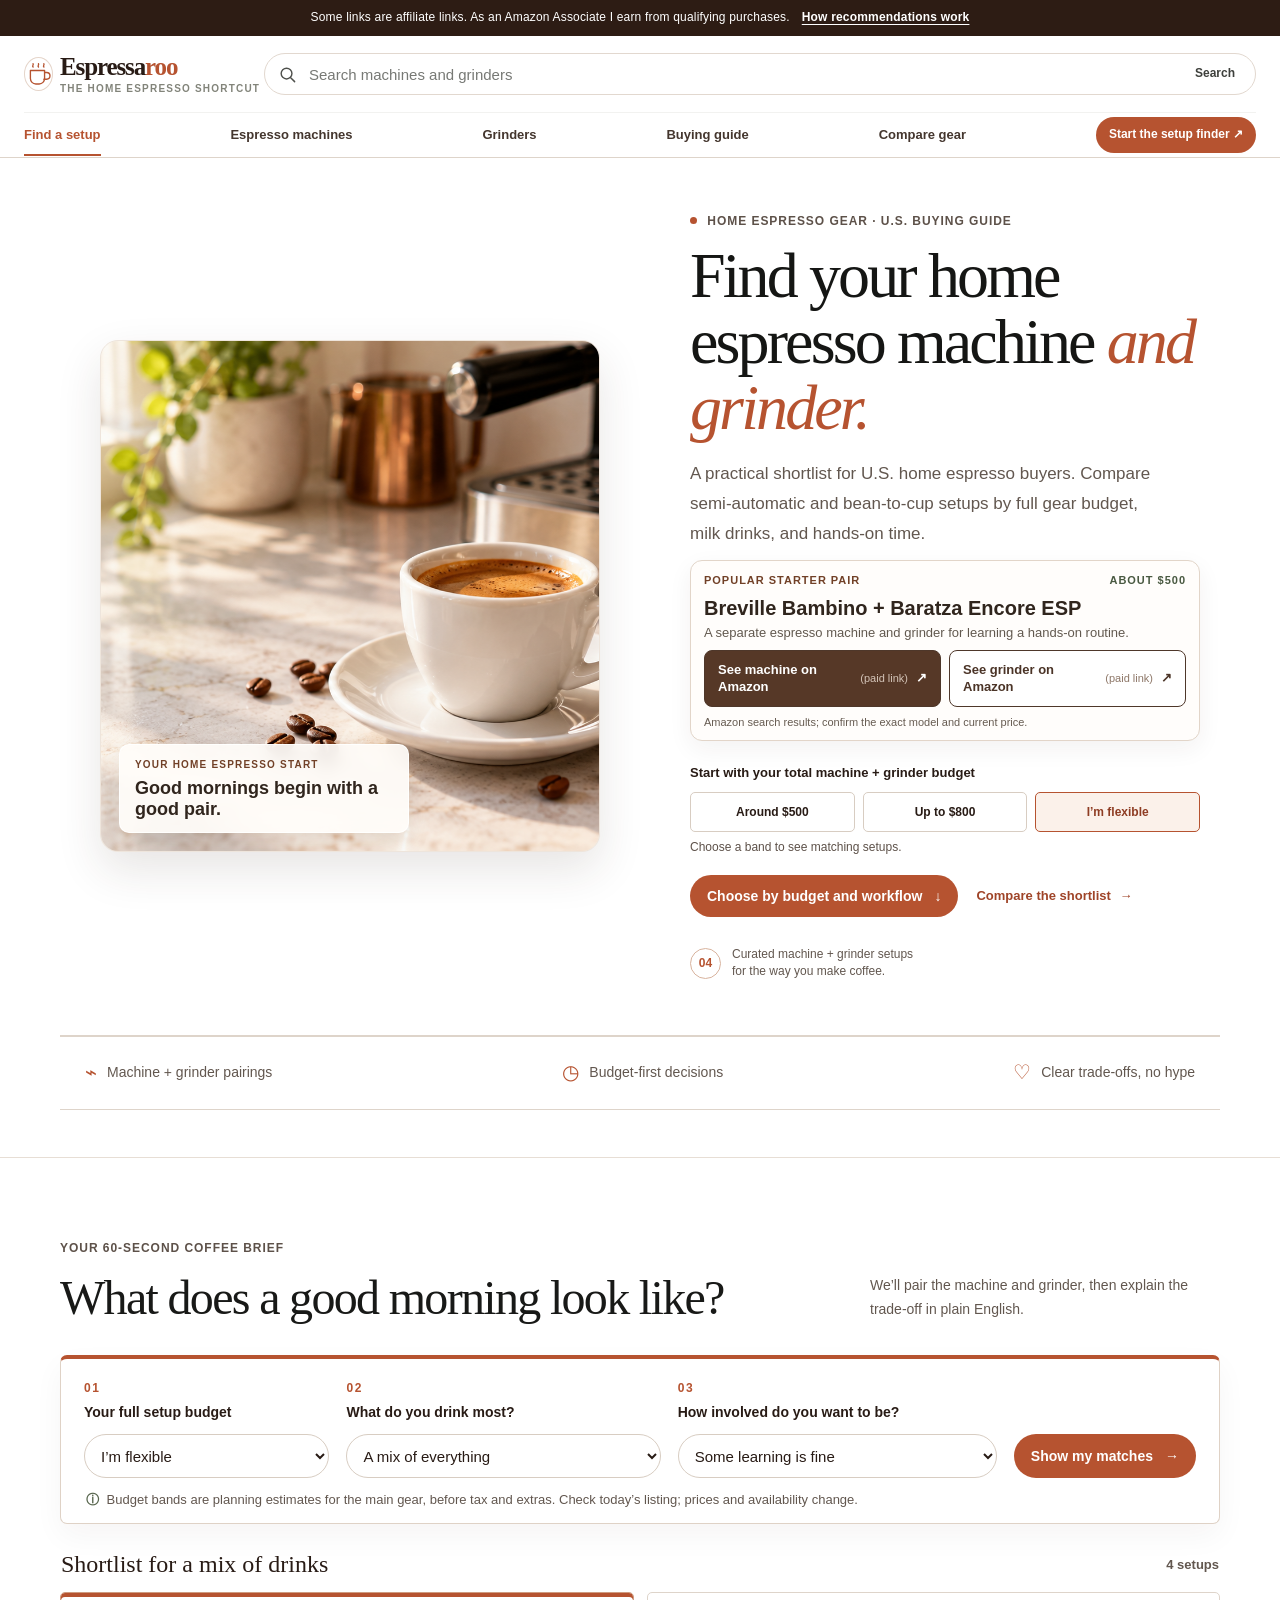
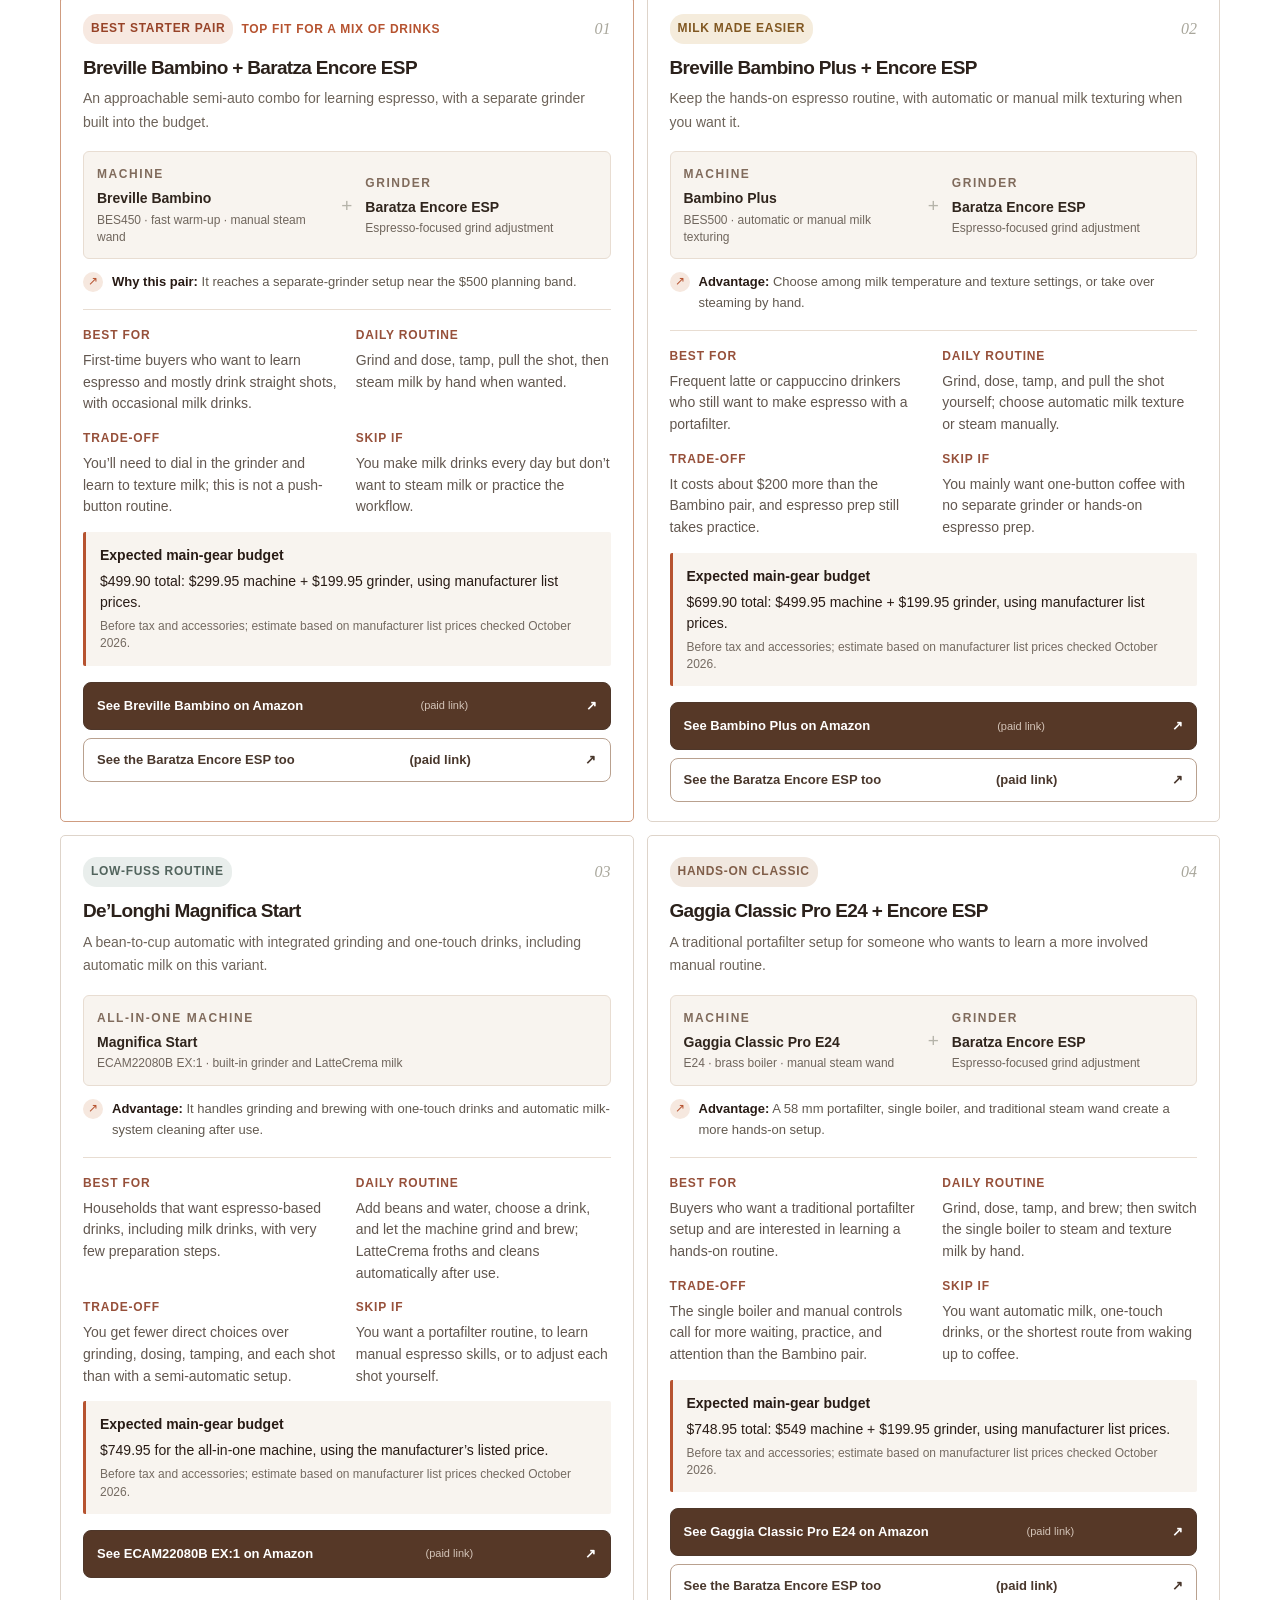
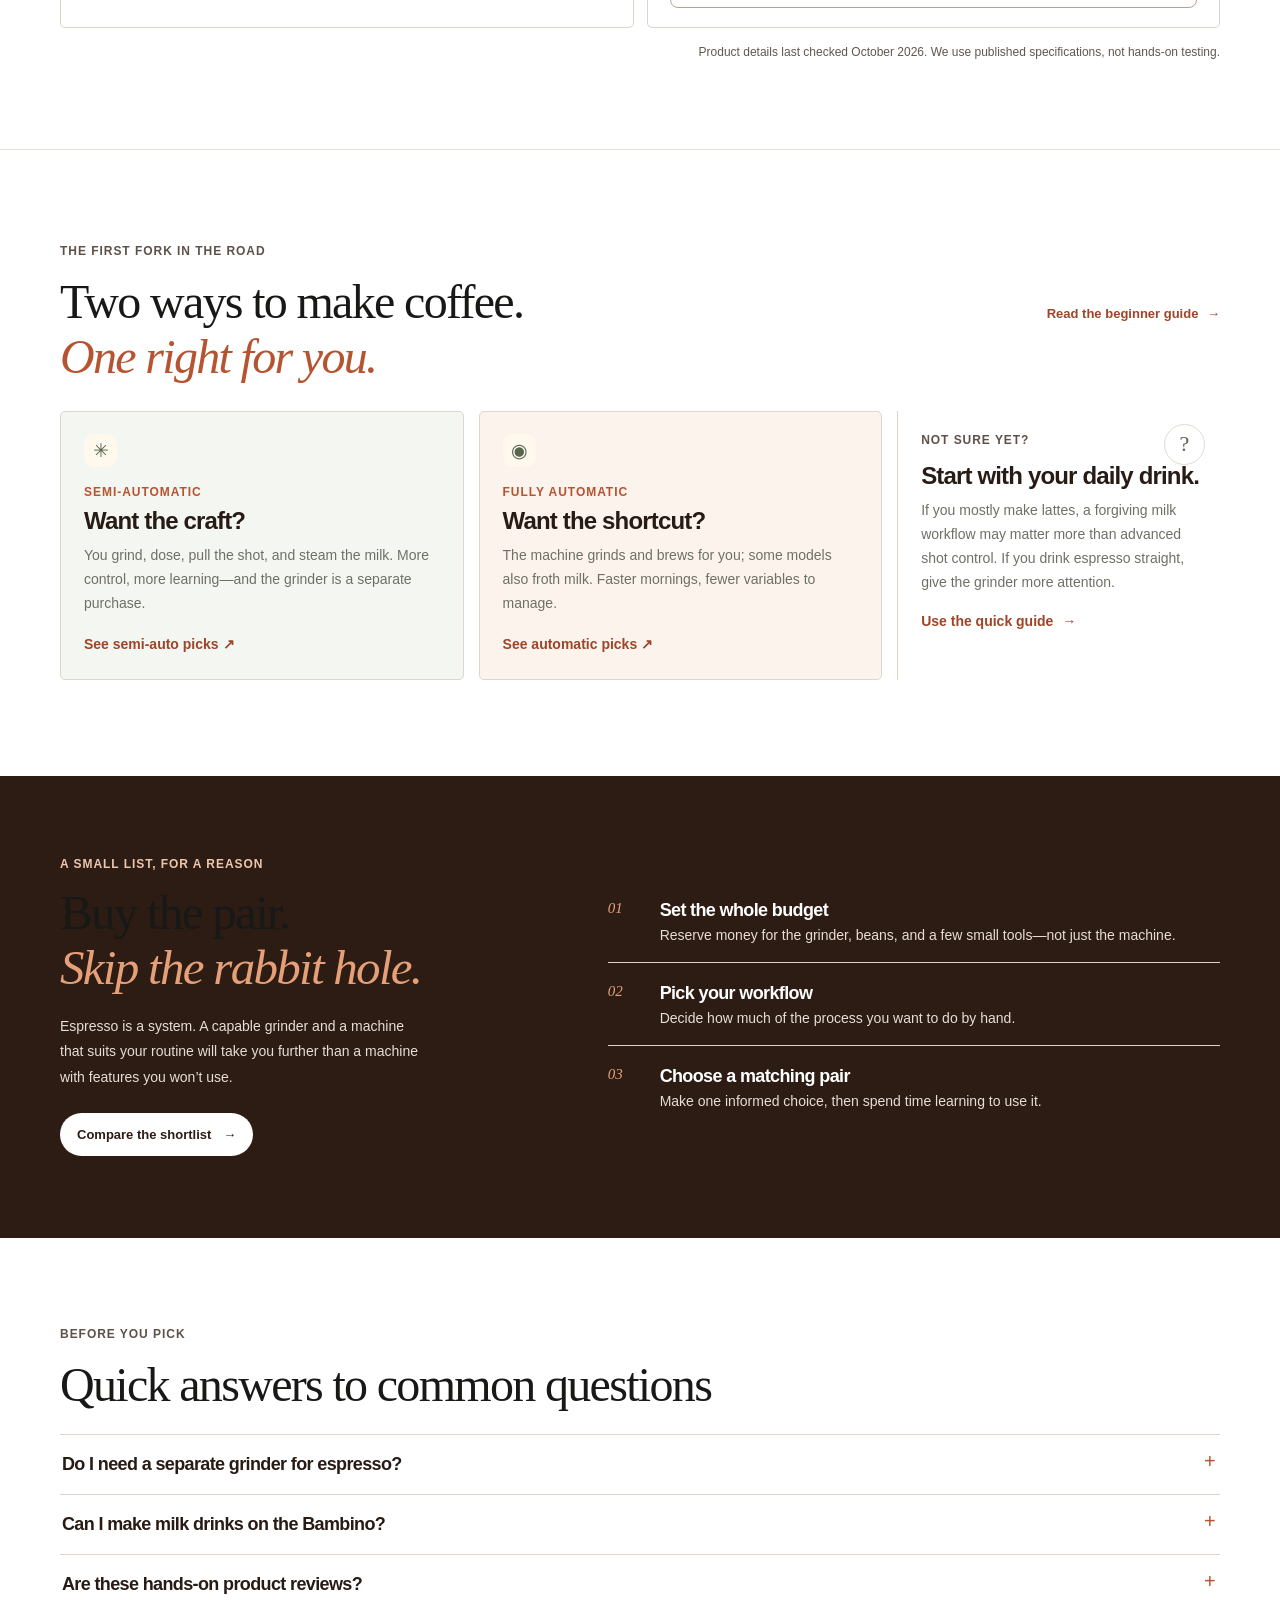
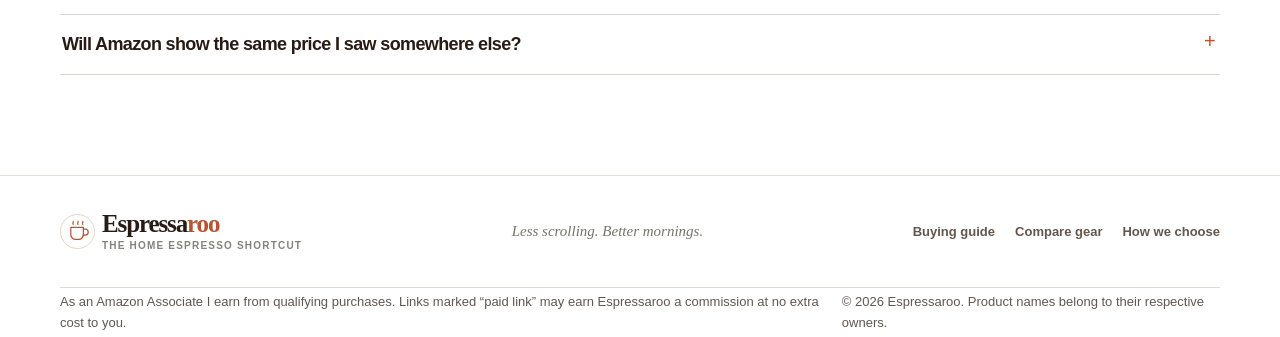
==== index.html @ 3d6bb46f "Bring affiliate picks above the fold" ====
<!doctype html>
<html lang="en-US">
<head>
  <meta charset="utf-8">
  <meta name="viewport" content="width=device-width, initial-scale=1">
  <title>Espressaroo — Find your home espresso setup</title>
  <meta name="description" content="Choose a home espresso machine and grinder by budget, milk drinks, and how hands-on you want to be. Straightforward recommendations, no gear rabbit hole.">
  <meta name="theme-color" content="#ffffff">
  <link rel="canonical" href="https://espressaroo.com/">
  <meta property="og:type" content="website">
  <meta property="og:site_name" content="Espressaroo">
  <meta property="og:title" content="Find your home espresso setup — Espressaroo">
  <meta property="og:description" content="A short, practical route to the right espresso machine and grinder for your budget and routine.">
  <meta property="og:url" content="https://espressaroo.com/">
  <meta property="og:image" content="https://espressaroo.com/assets/espresso-hero-morning.png"><meta property="og:image:alt" content="Espresso with crema and coffee beans beside a home espresso machine."><meta name="twitter:card" content="summary_large_image"><meta name="twitter:image" content="https://espressaroo.com/assets/espresso-hero-morning.png">
  <link rel="icon" href="favicon.svg" type="image/svg+xml">
  <link rel="stylesheet" href="styles.css">
  <script type="application/ld+json">
  {"@context":"https://schema.org","@type":"WebSite","name":"Espressaroo","alternateName":"Espressaroo.com","url":"https://espressaroo.com/","description":"Independent home espresso machine and grinder recommendations."}
  </script>
  <script src="app.js" defer></script>
</head>
<body>
  <a class="skip-link" href="#main">Skip to content</a>
  <div class="disclosure-bar" role="note">
    <span>Some links are affiliate links. As an Amazon Associate I earn from qualifying purchases.</span>
    <a href="guides.html#how-we-choose">How recommendations work</a>
  </div>
  <header class="site-header">
    <div class="header-main">
      <a class="brand" href="index.html" aria-label="Espressaroo home">
        <span class="brand-mark" aria-hidden="true"><svg viewBox="0 0 40 40"><path d="M8 14h21v12a8 8 0 0 1-8 8h-5a8 8 0 0 1-8-8V14Z"/><path d="M29 17h3a5 5 0 0 1 0 10h-4M12 9c-2-2 1-3 0-5m8 5c-2-2 1-3 0-5m8 5c-2-2 1-3 0-5"/></svg></span>
        <span>Espressa<span class="brand-accent">roo</span><small>THE HOME ESPRESSO SHORTCUT</small></span>
      </a>
      <form class="site-search" action="index.html#finder" method="get" role="search">
        <label class="sr-only" for="site-search-input">Search espresso machines and grinders</label>
        <svg aria-hidden="true" viewBox="0 0 24 24"><circle cx="10.8" cy="10.8" r="6.8"/><path d="m16 16 5 5"/></svg>
        <input id="site-search-input" name="q" type="search" placeholder="Search machines and grinders">
        <button type="submit">Search</button>
      </form>
    </div>
    <div class="header-nav-row">
      <button class="menu-toggle" aria-expanded="false" aria-controls="primary-nav" aria-label="Open site menu" type="button">Menu</button>
      <nav class="primary-nav" id="primary-nav" aria-label="Main navigation">
        <a class="active" href="#finder">Find a setup</a>
        <a href="compare.html#machines">Espresso machines</a>
        <a href="compare.html#grinders">Grinders</a>
        <a href="guides.html">Buying guide</a>
        <a href="compare.html">Compare gear</a>
        <a class="nav-cta" href="#finder">Start the setup finder <span aria-hidden="true">↗</span></a>
      </nav>
    </div>
  </header>

  <main id="main">
    <section class="hero page-shell">
      <div class="hero-copy">
        <p class="eyebrow"><span class="eyebrow-dot"></span> Home espresso gear · U.S. buying guide</p>
        <h1>Find your home espresso machine <em>and grinder.</em></h1>
        <p class="hero-lede">A practical shortlist for U.S. home espresso buyers. Compare semi-automatic and bean-to-cup setups by full gear budget, milk drinks, and hands-on time.</p>
        <div class="hero-starter-pick" role="group" aria-label="Popular starter setup with affiliate links">
          <div class="hero-starter-heading"><span>POPULAR STARTER PAIR</span><span>ABOUT $500</span></div>
          <strong>Breville Bambino + Baratza Encore ESP</strong>
          <p>A separate espresso machine and grinder for learning a hands-on routine.</p>
          <div class="hero-starter-links">
            <a class="button button-card affiliate-link hero-affiliate-link" href="https://www.amazon.com/s?k=Breville+Bambino+BES450+espresso+machine&amp;tag=cofmac93-20" target="_blank" rel="sponsored nofollow noopener">See machine on Amazon <span>(paid link)</span> ↗</a>
            <a class="button button-card affiliate-link hero-affiliate-link hero-grinder-link" href="https://www.amazon.com/s?k=Baratza+Encore+ESP+espresso+grinder&amp;tag=cofmac93-20" target="_blank" rel="sponsored nofollow noopener">See grinder on Amazon <span>(paid link)</span> ↗</a>
          </div>
          <small>Amazon search results; confirm the exact model and current price.</small>
        </div>
        <div class="hero-budget-start" role="group" aria-labelledby="hero-budget-heading">
          <p id="hero-budget-heading">Start with your total machine + grinder budget</p>
          <div class="hero-budget-options">
            <button type="button" data-quick-budget="500" aria-pressed="false">Around $500</button>
            <button type="button" data-quick-budget="800" aria-pressed="false">Up to $800</button>
            <button type="button" data-quick-budget="any" aria-pressed="true">I’m flexible</button>
          </div>
          <small>Choose a band to see matching setups.</small>
        </div>
        <div class="hero-actions">
          <a class="button button-primary" href="#finder">Choose by budget and workflow <span aria-hidden="true">↓</span></a>
          <a class="text-link" href="compare.html">Compare the shortlist <span aria-hidden="true">→</span></a>
        </div>
        <div class="hero-proof"><span class="proof-count">04</span><span>Curated machine + grinder setups<br>for the way you make coffee.</span></div>
      </div>
      <figure class="hero-art hero-photo">
        <img src="assets/espresso-hero-morning.png" width="1774" height="887" alt="A fresh espresso with crema and roasted coffee beans beside a home espresso machine." fetchpriority="high" decoding="async">
        <figcaption class="hero-photo-caption"><span>YOUR HOME ESPRESSO START</span><strong>Good mornings begin with a good pair.</strong></figcaption>
      </figure>
    </section>

    <section class="trust-strip page-shell" aria-label="What Espressaroo does">
      <div><span class="trust-icon">⌁</span><span>Machine + grinder pairings</span></div>
      <div><span class="trust-icon">◷</span><span>Budget-first decisions</span></div>
      <div><span class="trust-icon">♡</span><span>Clear trade-offs, no hype</span></div>
    </section>

    <section class="finder-section" id="finder">
      <div class="page-shell">
        <div class="section-heading finder-heading">
          <div><p class="eyebrow">Your 60-second coffee brief</p><h2>What does a good morning look like?</h2></div>
          <p>We’ll pair the machine and grinder, then explain the trade-off in plain English.</p>
        </div>
        <form class="finder-panel" id="setup-finder">
          <div class="finder-controls">
            <label class="field"><span class="field-number">01</span><span class="field-label">Your full setup budget</span>
              <select name="budget" id="budget"><option value="500">Around $500</option><option value="800">Up to $800</option><option value="any" selected>I’m flexible</option></select>
            </label>
            <label class="field"><span class="field-number">02</span><span class="field-label">What do you drink most?</span>
              <select name="drink" id="drink"><option value="milk">Milk drinks — cappuccino, latte</option><option value="espresso">Straight espresso</option><option value="both" selected>A mix of everything</option></select>
            </label>
            <label class="field"><span class="field-number">03</span><span class="field-label">How involved do you want to be?</span>
              <select name="workflow" id="workflow"><option value="any" selected>Some learning is fine</option><option value="hands-on">I want to learn the craft</option><option value="easy-milk">Easier milk, real espresso workflow</option><option value="push-button">One button, please</option></select>
            </label>
            <button class="button button-primary finder-submit" type="submit">Show my matches <span aria-hidden="true">→</span></button>
          </div>
          <p class="budget-note"><span aria-hidden="true">ⓘ</span> Budget bands are planning estimates for the main gear, before tax and extras. Check today’s listing; prices and availability change.</p>
        </form>
        <div class="results-topline"><p id="results-summary" aria-live="polite">A practical shortlist for your answers</p><span class="results-count" id="results-count">4 setups</span></div>
        <div class="results-grid" id="results-grid" aria-live="polite">
          <article class="setup-card featured-card"><div class="card-topline"><span class="pill pill-green">BEST STARTER PAIR</span><span class="card-index">01</span></div><h3>Breville Bambino + Baratza Encore ESP</h3><p class="card-intro">An approachable semi-auto combo for learning espresso, with a separate grinder built into the budget.</p><div class="pairing"><div><span class="pair-label">MACHINE</span><strong>Breville Bambino</strong><small>BES450 · fast warm-up · manual steam wand</small></div><span class="pair-plus">+</span><div><span class="pair-label">GRINDER</span><strong>Baratza Encore ESP</strong><small>Espresso-focused grind adjustment</small></div></div><div class="card-verdict"><span class="verdict-icon">↗</span><p><b>Why this pair:</b> it reaches a separate-grinder setup near the $500 planning band.</p></div><dl class="recommendation-facts"><div><dt>Best for</dt><dd>First-time buyers who want to learn espresso and mostly drink straight shots, with occasional milk drinks.</dd></div><div><dt>Daily routine</dt><dd>Grind and dose, tamp, pull the shot, then steam milk by hand when wanted.</dd></div><div><dt>Trade-off</dt><dd>You’ll need to dial in the grinder and learn to texture milk; this is not a push-button routine.</dd></div><div><dt>Skip if</dt><dd>You make milk drinks every day but don’t want to steam milk or practice the workflow.</dd></div></dl><p class="gear-budget"><b>Expected main-gear budget</b><span>$499.90 total: $299.95 machine + $199.95 grinder, using manufacturer list prices.</span><small>Before tax and accessories; estimate based on manufacturer list prices checked October 2026.</small></p><a class="button button-card affiliate-link" href="https://www.amazon.com/s?k=Breville+Bambino+BES450+espresso+machine&amp;tag=cofmac93-20" target="_blank" rel="sponsored nofollow noopener">See Bambino on Amazon <span>(paid link)</span> ↗</a><a class="secondary-card-link affiliate-link" href="https://www.amazon.com/s?k=Baratza+Encore+ESP+espresso+grinder&amp;tag=cofmac93-20" target="_blank" rel="sponsored nofollow noopener">See the Encore ESP too <span>(paid link)</span> ↗</a></article>
          <article class="setup-card"><div class="card-topline"><span class="pill pill-amber">MILK MADE EASIER</span><span class="card-index">02</span></div><h3>Breville Bambino Plus + Encore ESP</h3><p class="card-intro">Keep the hands-on espresso routine, with automatic or manual milk texturing when you want it.</p><div class="pairing"><div><span class="pair-label">MACHINE</span><strong>Bambino Plus</strong><small>BES500 · automatic or manual milk texturing</small></div><span class="pair-plus">+</span><div><span class="pair-label">GRINDER</span><strong>Encore ESP</strong><small>Espresso-focused grind adjustment</small></div></div><div class="card-verdict"><span class="verdict-icon">↗</span><p><b>Advantage:</b> choose among milk temperature and texture settings, or take over steaming by hand.</p></div><dl class="recommendation-facts"><div><dt>Best for</dt><dd>Frequent latte or cappuccino drinkers who still want to make espresso with a portafilter.</dd></div><div><dt>Daily routine</dt><dd>Grind, dose, tamp, and pull the shot yourself; choose automatic milk texture or steam manually.</dd></div><div><dt>Trade-off</dt><dd>It costs about $200 more than the Bambino pair, and espresso prep still takes practice.</dd></div><div><dt>Skip if</dt><dd>You mainly want one-button coffee with no separate grinder or hands-on espresso prep.</dd></div></dl><p class="gear-budget"><b>Expected main-gear budget</b><span>$699.90 total: $499.95 machine + $199.95 grinder, using manufacturer list prices.</span><small>Before tax and accessories; estimate based on manufacturer list prices checked October 2026.</small></p><a class="button button-card affiliate-link" href="https://www.amazon.com/s?k=Breville+Bambino+Plus+BES500+espresso+machine&amp;tag=cofmac93-20" target="_blank" rel="sponsored nofollow noopener">See Bambino Plus on Amazon <span>(paid link)</span> ↗</a><a class="secondary-card-link affiliate-link" href="https://www.amazon.com/s?k=Baratza+Encore+ESP+espresso+grinder&amp;tag=cofmac93-20" target="_blank" rel="sponsored nofollow noopener">See the Encore ESP too <span>(paid link)</span> ↗</a></article>
          <article class="setup-card"><div class="card-topline"><span class="pill pill-blue">LOW-FUSS ROUTINE</span><span class="card-index">03</span></div><h3>De’Longhi Magnifica Start</h3><p class="card-intro">A bean-to-cup automatic with integrated grinding and one-touch drinks, including automatic milk on this variant.</p><div class="pairing single-pair"><div><span class="pair-label">ALL-IN-ONE MACHINE</span><strong>Magnifica Start</strong><small>ECAM22080B EX:1 · built-in grinder and LatteCrema milk</small></div></div><div class="card-verdict"><span class="verdict-icon">↗</span><p><b>Advantage:</b> the machine handles grinding, brewing, milk frothing, and automatic cleaning of the milk system after use.</p></div><dl class="recommendation-facts"><div><dt>Best for</dt><dd>Households that want espresso-based drinks, including milk drinks, with very few preparation steps.</dd></div><div><dt>Daily routine</dt><dd>Add beans and water, choose a drink, and let the machine grind and brew; LatteCrema froths and cleans automatically after use.</dd></div><div><dt>Trade-off</dt><dd>You get fewer direct choices over grinding, dosing, tamping, and each shot than with a semi-automatic setup.</dd></div><div><dt>Skip if</dt><dd>You want a portafilter routine, to learn manual espresso skills, or to adjust each shot yourself.</dd></div></dl><p class="gear-budget"><b>Expected main-gear budget</b><span>$749.95 for the all-in-one machine, using the manufacturer’s listed price.</span><small>Before tax and accessories; estimate based on manufacturer list prices checked October 2026.</small></p><a class="button button-card affiliate-link" href="https://www.amazon.com/s?k=De%27Longhi+Magnifica+Start+ECAM22080B+EX1+LatteCrema&amp;tag=cofmac93-20" target="_blank" rel="sponsored nofollow noopener">See ECAM22080B EX:1 on Amazon <span>(paid link)</span> ↗</a></article>
          <article class="setup-card"><div class="card-topline"><span class="pill pill-rose">HANDS-ON CLASSIC</span><span class="card-index">04</span></div><h3>Gaggia Classic Pro E24 + Encore ESP</h3><p class="card-intro">A traditional portafilter setup for someone who wants to learn a more involved manual routine.</p><div class="pairing"><div><span class="pair-label">MACHINE</span><strong>Gaggia Classic Pro E24</strong><small>Lead-free brass boiler · manual steam wand</small></div><span class="pair-plus">+</span><div><span class="pair-label">GRINDER</span><strong>Baratza Encore ESP</strong><small>Espresso-focused grind adjustment</small></div></div><div class="card-verdict"><span class="verdict-icon">↗</span><p><b>Advantage:</b> a 58 mm portafilter, single boiler, and traditional steam wand create a more hands-on setup.</p></div><dl class="recommendation-facts"><div><dt>Best for</dt><dd>Buyers who want a traditional portafilter setup and are interested in learning a hands-on routine.</dd></div><div><dt>Daily routine</dt><dd>Grind, dose, tamp, and brew; then switch the single boiler to steam and texture milk by hand.</dd></div><div><dt>Trade-off</dt><dd>The single boiler and manual controls call for more waiting, practice, and attention than the Bambino pair.</dd></div><div><dt>Skip if</dt><dd>You want automatic milk, one-touch drinks, or the shortest route from waking up to coffee.</dd></div></dl><p class="gear-budget"><b>Expected main-gear budget</b><span>$748.95 total: $549 machine + $199.95 grinder, using manufacturer list prices.</span><small>Before tax and accessories; estimate based on manufacturer list prices checked October 2026.</small></p><a class="button button-card affiliate-link" href="https://www.amazon.com/s?k=Gaggia+Classic+Pro+E24+espresso+machine&amp;tag=cofmac93-20" target="_blank" rel="sponsored nofollow noopener">See Gaggia E24 on Amazon <span>(paid link)</span> ↗</a><a class="secondary-card-link affiliate-link" href="https://www.amazon.com/s?k=Baratza+Encore+ESP+espresso+grinder&amp;tag=cofmac93-20" target="_blank" rel="sponsored nofollow noopener">See the Encore ESP too <span>(paid link)</span> ↗</a></article>
        </div>
        <noscript><p class="no-script-note">The interactive matching form needs JavaScript. The starter recommendations above and our <a href="compare.html">gear comparison</a> are available without it.</p></noscript>
        <p class="last-checked">Product details last checked October 2026. We use published specifications, not hands-on testing.</p>
      </div>
    </section>

    <section class="decision-section page-shell">
      <div class="section-heading"><div><p class="eyebrow">The first fork in the road</p><h2>Two ways to make coffee.<br><em>One right for you.</em></h2></div><a class="text-link" href="guides.html">Read the beginner guide <span aria-hidden="true">→</span></a></div>
      <div class="decision-grid">
        <article class="decision-card semi-card"><div class="decision-symbol" aria-hidden="true">✳</div><p class="eyebrow">Semi-automatic</p><h3>Want the craft?</h3><p>You grind, dose, pull the shot, and steam the milk. More control, more learning—and the grinder is a separate purchase.</p><a href="compare.html#machines">See semi-auto picks <span aria-hidden="true">↗</span></a></article>
        <article class="decision-card auto-card"><div class="decision-symbol" aria-hidden="true">◉</div><p class="eyebrow">Fully automatic</p><h3>Want the shortcut?</h3><p>The machine grinds and brews for you; some models also froth milk. Faster mornings, fewer variables to manage.</p><a href="compare.html#automatic">See automatic picks <span aria-hidden="true">↗</span></a></article>
        <article class="decision-aside"><div class="aside-orbit">?</div><p class="eyebrow">Not sure yet?</p><h3>Start with your daily drink.</h3><p>If you mostly make lattes, a forgiving milk workflow may matter more than advanced shot control. If you drink espresso straight, give the grinder more attention.</p><a class="text-link" href="guides.html#choose">Use the quick guide <span aria-hidden="true">→</span></a></article>
      </div>
    </section>

    <section class="process-section">
      <div class="page-shell process-layout"><div><p class="eyebrow">A small list, for a reason</p><h2>Buy the pair.<br><em>Skip the rabbit hole.</em></h2><p>Espresso is a system. A capable grinder and a machine that suits your routine will take you further than a machine with features you won’t use.</p><a class="button button-light" href="compare.html">Compare the shortlist <span aria-hidden="true">→</span></a></div><div class="process-steps"><div class="process-step"><span>01</span><div><h3>Set the whole budget</h3><p>Reserve money for the grinder, beans, and a few small tools—not just the machine.</p></div></div><div class="process-step"><span>02</span><div><h3>Pick your workflow</h3><p>Decide how much of the process you want to do by hand.</p></div></div><div class="process-step"><span>03</span><div><h3>Choose a matching pair</h3><p>Make one informed choice, then spend time learning to use it.</p></div></div></div></div>
    </section>

    <section class="faq-section page-shell">
      <div class="section-heading"><div><p class="eyebrow">Before you pick</p><h2>Quick answers to common questions</h2></div></div>
      <div class="faq-list">
        <details><summary>Do I need a separate grinder for espresso?</summary><p>For a semi-automatic machine, usually yes. Espresso needs fine, repeatable adjustments; many general-purpose grinders don’t offer enough control. Fully automatic machines include a grinder.</p></details>
        <details><summary>Can I make milk drinks on the Bambino?</summary><p>Yes. The standard Bambino has a manual steam wand. The Bambino Plus adds automatic milk texturing, while still letting you use a hands-on espresso workflow.</p></details>
        <details><summary>Are these hands-on product reviews?</summary><p>No. Espressaroo is a buying guide built from published product specifications and workflow comparisons. We don’t claim lab tests or personal ownership. <a href="guides.html#how-we-choose">See how recommendations are chosen.</a></p></details>
        <details><summary>Will Amazon show the same price I saw somewhere else?</summary><p>Not necessarily. Amazon prices, sellers, bundles, and stock can change. Our links open a product search so you can confirm the exact model and current listing before buying.</p></details>
      </div>
    </section>
  </main>

  <footer class="site-footer">
    <div class="page-shell footer-main"><a class="brand footer-brand" href="index.html"><span class="brand-mark" aria-hidden="true"><svg viewBox="0 0 40 40"><path d="M8 14h21v12a8 8 0 0 1-8 8h-5a8 8 0 0 1-8-8V14Z"/><path d="M29 17h3a5 5 0 0 1 0 10h-4M12 9c-2-2 1-3 0-5m8 5c-2-2 1-3 0-5m8 5c-2-2 1-3 0-5"/></svg></span><span>Espressa<span class="brand-accent">roo</span><small>THE HOME ESPRESSO SHORTCUT</small></span></a><p>Less scrolling. Better mornings.</p><nav aria-label="Footer"><a href="guides.html">Buying guide</a><a href="compare.html">Compare gear</a><a href="guides.html#how-we-choose">How we choose</a></nav></div>
    <div class="page-shell footer-bottom"><p>As an Amazon Associate I earn from qualifying purchases. Links marked “paid link” may earn Espressaroo a commission at no extra cost to you.</p><p>© <span class="current-year">2026</span> Espressaroo. Product names belong to their respective owners.</p></div>
  </footer>
</body>
</html>
---- styles.css ----
:root{
  --ink:#242821;
  --muted:#6f7168;
  --cream:#f6f2e9;
  --paper:#fffdf8;
  --line:#e6e0d5;
  --green:#2f5d48;
  --green-dark:#234636;
  --green-pale:#e5eee7;
  --amber:#c68539;
  --serif:Georgia,'Times New Roman',serif;
  --sans:system-ui,-apple-system,BlinkMacSystemFont,'Segoe UI',Arial,sans-serif;
  --shell:1160px
}

*{
  box-sizing:border-box
}
html{
  scroll-behavior:smooth;
  scroll-padding-top:90px
}
body{
  margin:0;
  background:var(--paper);
  color:var(--ink);
  font-family:var(--sans);
  font-size:16px;
  line-height:1.6;
  -webkit-font-smoothing:antialiased
}
a{
  color:inherit;
  text-decoration:none
}
a:hover{
  color:var(--green)
}
button,select{
  font:inherit
}
.page-shell{
  width:min(var(--shell),calc(100% - 48px));
  margin-inline:auto
}
.skip-link{
  position:absolute;
  top:-60px;
  left:12px;
  background:var(--ink);
  color:#fff;
  padding:10px 14px;
  z-index:100
}
.skip-link:focus{
  top:12px
}
.disclosure-bar{
  min-height:36px;
  padding:6px 24px;
  background:#243d31;
  color:#f6f2e9;
  display:flex;
  justify-content:center;
  align-items:center;
  gap:12px;
  text-align:center;
  font-size:11px;
  letter-spacing:.015em
}
.disclosure-bar a{
  font-weight:700;
  text-decoration:underline;
  text-underline-offset:3px
}
.site-header{
  width:min(1280px,calc(100% - 48px));
  height:82px;
  margin:auto;
  display:flex;
  align-items:center;
  justify-content:space-between;
  gap:30px
}
.brand{
  display:inline-flex;
  align-items:center;
  gap:10px;
  font-family:var(--serif);
  font-size:25px;
  line-height:1;
  color:var(--ink);
  white-space:nowrap
}
.brand-mark{
  width:41px;
  height:41px;
  display:grid;
  place-items:center;
  border-radius:13px;
  background:#e9efe9
}
.brand-mark svg{
  width:28px;
  fill:none;
  stroke:var(--green);
  stroke-width:2;
  stroke-linecap:round;
  stroke-linejoin:round
}
.brand-accent{
  color:var(--green)
}
.brand small{
  display:block;
  margin-top:5px;
  font:700 8px var(--sans);
  letter-spacing:.12em;
  color:#82847a
}
.primary-nav{
  display:flex;
  align-items:center;
  gap:32px;
  font-size:13px;
  font-weight:600;
  color:#686b62
}
.primary-nav>a:not(.nav-cta){
  padding:7px 0
}
.primary-nav>a.active{
  color:var(--green);
  box-shadow:inset 0 -2px var(--green)
}
.primary-nav .nav-cta{
  padding:11px 16px;
  border-radius:8px;
  background:var(--green);
  color:white
}
.primary-nav .nav-cta:hover,.button-primary:hover{
  background:var(--green-dark);
  color:#fff
}
.menu-toggle{
  display:none;
  border:1px solid var(--line);
  background:transparent;
  border-radius:7px;
  padding:8px 12px;
  color:var(--ink)
}

.hero{
  min-height:550px;
  display:grid;
  grid-template-columns:1fr .88fr;
  align-items:center;
  gap:64px;
  padding-top:52px;
  padding-bottom:56px
}
.hero-copy{
  max-width:560px
}
.eyebrow{
  margin:0 0 13px;
  color:var(--green);
  font-weight:700;
  font-size:10px;
  letter-spacing:.14em;
  text-transform:uppercase
}
.eyebrow-dot{
  display:inline-block;
  width:7px;
  height:7px;
  border-radius:50%;
  background:#d59348;
  vertical-align:1px;
  margin-right:6px
}
.hero h1,.inner-hero h1{
  font:400 clamp(42px,5.3vw,70px)/1.06 var(--serif);
  letter-spacing:-.035em;
  margin:0 0 21px;
  max-width:670px
}
.hero h1 em,.section-heading h2 em,.process-layout h2 em,.comparison-bottom h2 em,.inner-hero h1 em{
  color:var(--green);
  font-weight:400
}
.hero-lede{
  max-width:485px;
  color:var(--muted);
  font-size:16px;
  line-height:1.8;
  margin:0
}
.hero-actions{
  display:flex;
  align-items:center;
  gap:25px;
  margin-top:29px
}
.button{
  display:inline-flex;
  align-items:center;
  justify-content:center;
  gap:12px;
  border:0;
  border-radius:8px;
  font-size:13px;
  font-weight:700;
  line-height:1.2;
  transition:transform .16s ease,background .16s ease
}
.button:hover{
  transform:translateY(-1px)
}
.button-primary{
  padding:15px 20px;
  background:var(--green);
  color:#fff;
  box-shadow:0 7px 18px #31594320
}
.text-link{
  font-size:13px;
  font-weight:700;
  color:var(--green)
}
.text-link span{
  margin-left:5px
}
.hero-proof{
  display:flex;
  align-items:center;
  gap:13px;
  margin-top:43px;
  color:#76786e;
  font-size:11px;
  line-height:1.4
}
.avatar-stack{
  display:flex;
  padding-left:4px
}
.avatar-stack i{
  width:25px;
  height:25px;
  border:2px solid var(--paper);
  border-radius:50%;
  margin-left:-4px;
  display:grid;
  place-items:center;
  background:#e2c3a0;
  color:#5a4b3f;
  font-style:normal;
  font-size:7px;
  font-weight:700
}
.avatar-stack i:nth-child(2){
  background:#d7e0cb
}
.avatar-stack i:nth-child(3){
  background:#e6cfbd
}

.hero-art{
  height:410px;
  position:relative;
  background:#e8eee4;
  border-radius:48% 52% 45% 55%/48% 44% 56% 52%;
  overflow:hidden;
  isolation:isolate
}
.hero-art:before{
  content:"";
  position:absolute;
  inset:24px;
  border:1px solid #ffffff9c;
  border-radius:50%;
  z-index:-1
}
.art-sun{
  position:absolute;
  top:34px;
  right:62px;
  width:87px;
  height:87px;
  border-radius:50%;
  background:#e8bb7f
}
.machine-illustration{
  position:absolute;
  width:184px;
  height:245px;
  left:22%;
  top:105px;
  filter:drop-shadow(12px 13px 5px #334b3420)
}
.machine-top{
  position:absolute;
  left:15px;
  top:0;
  width:151px;
  height:39px;
  border-radius:20px 20px 5px 5px;
  background:#282e2a
}
.machine-body{
  position:absolute;
  top:27px;
  left:0;
  width:181px;
  height:184px;
  background:linear-gradient(95deg,#b4b5a6,#e1e0d4 22%,#a5a99e 53%,#dbd8c9 100%);
  border-radius:9px 9px 6px 6px;
  box-shadow:inset 0 2px #fff8
}
.machine-light{
  position:absolute;
  top:17px;
  left:55px;
  width:9px;
  height:9px;
  background:#db9b46;
  border-radius:50%;
  box-shadow:0 0 8px #db9b46
}
.machine-dial{
  position:absolute;
  top:34px;
  left:76px;
  width:31px;
  height:31px;
  border:4px solid #777c72;
  border-radius:50%;
  background:#343a34
}
.machine-button{
  position:absolute;
  top:45px;
  left:27px;
  width:11px;
  height:11px;
  border-radius:50%;
  background:#536d5e;
  box-shadow:0 0 0 3px #d0d0c3
}
.machine-portafilter{
  position:absolute;
  top:98px;
  left:48px;
  width:83px;
  height:10px;
  background:#313733;
  border-radius:2px
}
.machine-portafilter:after{
  content:"";
  position:absolute;
  width:8px;
  height:57px;
  background:#262d28;
  left:75px;
  top:1px;
  transform:rotate(-5deg);
  transform-origin:top
}
.machine-tray{
  position:absolute;
  bottom:0;
  left:24px;
  width:133px;
  height:15px;
  border-radius:1px 1px 7px 7px;
  background:#747b71;
  box-shadow:inset 0 4px #92968b
}
.machine-leg{
  position:absolute;
  top:209px;
  width:10px;
  height:14px;
  background:#333933
}
.machine-leg.left{
  left:17px
}
.machine-leg.right{
  right:17px
}
.grinder-illustration{
  position:absolute;
  width:102px;
  height:176px;
  left:65%;
  top:153px;
  filter:drop-shadow(8px 10px 4px #334b3420)
}
.grinder-hopper{
  position:absolute;
  width:71px;
  height:46px;
  top:0;
  left:15px;
  background:#6c7c6e;
  clip-path:polygon(8% 0,92% 0,79% 100%,21% 100%);
  border-radius:8px
}
.grinder-body{
  position:absolute;
  top:40px;
  left:4px;
  width:94px;
  height:104px;
  border-radius:13px 13px 8px 8px;
  background:linear-gradient(90deg,#303b32,#566b59 47%,#344639);
  border:2px solid #70816f
}
.grinder-body span{
  position:absolute;
  top:16px;
  left:30px;
  width:29px;
  height:29px;
  border:2px solid #b0b8a8;
  border-radius:50%
}
.grinder-body i{
  position:absolute;
  bottom:9px;
  left:23px;
  width:48px;
  height:25px;
  border-radius:5px;
  background:#222a24
}
.grinder-base{
  position:absolute;
  bottom:0;
  left:10px;
  width:83px;
  height:31px;
  background:#c0bba7;
  border-radius:5px 5px 10px 10px
}
.art-label{
  position:absolute;
  padding:6px 10px;
  border-radius:20px;
  background:#fffdf0;
  color:#585e50;
  font-size:8px;
  font-weight:700;
  letter-spacing:.12em;
  box-shadow:0 5px 16px #283a2415
}
.label-machine{
  left:7%;
  top:94px
}
.label-grinder{
  right:4%;
  bottom:87px
}
.label-dot{
  display:inline-block;
  width:6px;
  height:6px;
  margin-right:5px;
  background:#cb8b42;
  border-radius:50%;
  vertical-align:1px
}
.art-note{
  position:absolute;
  left:7%;
  bottom:46px;
  display:flex;
  align-items:center;
  gap:8px;
  color:#465349;
  font:italic 13px/1.25 var(--serif);
  transform:rotate(-5deg)
}
.note-star{
  font:22px var(--sans);
  color:#bd8244
}
.art-bean{
  position:absolute;
  width:13px;
  height:21px;
  border-radius:50%;
  background:#826045;
  transform:rotate(37deg)
}
.art-bean:after{
  content:"";
  position:absolute;
  width:1px;
  height:14px;
  top:4px;
  left:6px;
  background:#d2ad85;
  transform:rotate(20deg)
}
.bean-one{
  left:40%;
  bottom:50px
}
.bean-two{
  left:48%;
  bottom:63px;
  transform:rotate(-20deg) scale(.75)
}
.bean-three{
  right:12%;
  top:84px;
  transform:rotate(-45deg) scale(.68)
}

.trust-strip{
  height:74px;
  margin-top:0;
  margin-bottom:47px;
  padding:0 25px;
  display:flex;
  align-items:center;
  justify-content:space-between;
  border-top:1px solid var(--line);
  border-bottom:1px solid var(--line);
  color:#676b61;
  font-size:12px
}
.trust-strip>div{
  display:flex;
  align-items:center;
  gap:10px
}
.trust-icon{
  color:var(--green);
  font-size:20px
}
.finder-section{
  padding:82px 0 86px;
  background:#f7f5ef
}
.section-heading{
  display:flex;
  justify-content:space-between;
  align-items:end;
  gap:30px;
  margin-bottom:30px
}
.section-heading h2{
  font:400 clamp(31px,3.2vw,43px)/1.15 var(--serif);
  letter-spacing:-.025em;
  margin:0
}
.section-heading>p{
  max-width:350px;
  margin:0 0 4px;
  color:var(--muted);
  font-size:13px;
  line-height:1.7
}
.finder-panel{
  padding:20px 23px 12px;
  background:#fffdf8;
  border:1px solid #e9e3d8;
  border-radius:13px;
  box-shadow:0 9px 30px #313a2b0b
}
.finder-controls{
  display:grid;
  grid-template-columns:1fr 1.28fr 1.3fr auto;
  gap:17px;
  align-items:end
}
.field{
  display:flex;
  flex-direction:column;
  min-width:0
}
.field-number{
  color:var(--amber);
  font-size:9px;
  font-weight:700;
  letter-spacing:.13em
}
.field-label{
  margin:2px 0 10px;
  font-size:12px;
  font-weight:700
}
.field select{
  width:100%;
  height:44px;
  padding:0 35px 0 12px;
  color:#464940;
  background:#fbfaf5;
  border:1px solid #e6e2d7;
  border-radius:7px;
  font-size:11px
}
.field select:focus-visible,.button:focus-visible,a:focus-visible,summary:focus-visible,.menu-toggle:focus-visible{
  outline:3px solid #d7964a;
  outline-offset:3px
}
.finder-submit{
  min-height:44px;
  padding:12px 14px;
  white-space:nowrap
}
.budget-note{
  margin:11px 2px 0;
  color:#808175;
  font-size:10px
}
.budget-note span{
  color:var(--green);
  font-weight:700;
  margin-right:4px
}
.results-topline{
  display:flex;
  justify-content:space-between;
  align-items:center;
  margin:27px 1px 14px
}
.results-topline p{
  margin:0;
  font:400 22px var(--serif)
}
.results-count{
  color:#787a71;
  font-size:10px;
  font-weight:600
}
.results-grid{
  display:grid;
  grid-template-columns:repeat(2,minmax(0,1fr));
  gap:16px
}
.setup-card{
  min-width:0;
  padding:21px 22px 19px;
  border:1px solid var(--line);
  border-radius:12px;
  background:var(--paper);
  display:flex;
  flex-direction:column;
  align-items:flex-start;
  transition:box-shadow .2s ease,transform .2s ease
}
.setup-card:hover{
  box-shadow:0 12px 30px #262c2311;
  transform:translateY(-2px)
}
.featured-card{
  border-color:#ccd9cd;
  box-shadow:inset 0 3px var(--green)
}
.card-topline{
  display:flex;
  justify-content:space-between;
  align-items:center;
  width:100%;
  margin-bottom:13px
}
.pill{
  display:inline-flex;
  align-items:center;
  padding:5px 8px;
  border-radius:4px;
  font-size:8px;
  font-weight:700;
  letter-spacing:.1em
}
.pill-green{
  background:#e6efe7;
  color:#3d6a4a
}
.pill-amber{
  background:#f8ecdd;
  color:#9b6426
}
.pill-blue{
  background:#e5edf0;
  color:#527484
}
.pill-rose{
  background:#f3e6df;
  color:#91614c
}
.card-index,.grinder-index{
  font:italic 14px var(--serif);
  color:#a9a79c
}
.setup-card h3,.grinder-card h3{
  margin:0 0 8px;
  font:400 22px/1.2 var(--serif)
}
.card-intro{
  min-height:47px;
  margin:0;
  color:var(--muted);
  font-size:11px;
  line-height:1.65
}
.pairing{
  display:flex;
  align-items:center;
  gap:13px;
  width:100%;
  margin-top:17px;
  padding:13px;
  border:1px solid #eee9df;
  border-radius:8px;
  background:#fbfaf6
}
.pairing>div{
  min-width:0;
  flex:1
}
.pair-label{
  display:block;
  margin-bottom:4px;
  color:#8a897e;
  font-size:8px;
  font-weight:700;
  letter-spacing:.13em
}
.pairing strong{
  display:block;
  font-size:11px;
  line-height:1.4
}
.pairing small{
  display:block;
  margin-top:3px;
  color:var(--muted);
  font-size:9px;
  line-height:1.4
}
.pair-plus{
  color:#b5b3a9;
  font-size:19px
}
.single-pair{
  min-height:75px
}
.card-verdict{
  display:flex;
  align-items:flex-start;
  gap:9px;
  margin:13px 0 16px
}
.verdict-icon{
  width:20px;
  height:20px;
  flex:0 0 20px;
  border-radius:50%;
  background:#e7efe7;
  display:grid;
  place-items:center;
  color:var(--green);
  font-size:12px
}
.card-verdict p{
  margin:0;
  color:#696d63;
  font-size:10px;
  line-height:1.6
}
.card-verdict b{
  color:var(--ink)
}
.button-card{
  width:100%;
  min-height:40px;
  padding:10px 12px;
  background:var(--green);
  color:white;
  font-size:10px
}
.button-card:hover{
  background:var(--green-dark);
  color:white
}
.button-card>span{
  font-size:9px;
  font-weight:400;
  opacity:.8
}
.secondary-card-link{
  margin-top:9px;
  color:var(--green);
  font-size:10px;
  font-weight:700
}
.last-checked{
  margin:15px 0 0;
  color:#85857a;
  font-size:9px;
  text-align:right
}
.no-script-note{
  font-size:13px;
  color:var(--muted)
}
.no-script-note a{
  text-decoration:underline
}
.empty-results{
  grid-column:1/-1;
  padding:25px;
  border:1px solid var(--line);
  border-radius:10px;
  background:var(--paper)
}
.empty-results p{
  margin:0 0 8px;
  color:var(--muted);
  font-size:12px
}

.decision-section{
  padding-top:93px;
  padding-bottom:96px
}
.decision-section .section-heading{
  align-items:center;
  margin-bottom:27px
}
.decision-grid{
  display:grid;
  grid-template-columns:1fr 1fr .8fr;
  gap:15px
}
.decision-card{
  min-height:250px;
  padding:22px 23px;
  border:1px solid var(--line);
  border-radius:12px;
  background:#faf8f2
}
.semi-card{
  background:#edf2e9
}
.auto-card{
  background:#f6efe3
}
.decision-symbol{
  width:33px;
  height:33px;
  display:grid;
  place-items:center;
  margin-bottom:17px;
  border-radius:10px;
  background:#fff9ed;
  color:var(--green);
  font-size:19px
}
.decision-card .eyebrow{
  margin-bottom:6px
}
.decision-card h3,.decision-aside h3{
  margin:0 0 9px;
  font:400 24px var(--serif)
}
.decision-card>p:not(.eyebrow),.decision-aside>p:not(.eyebrow){
  margin:0;
  color:#6e7067;
  font-size:11px;
  line-height:1.7
}
.decision-card>a{
  display:inline-block;
  margin-top:17px;
  color:var(--green);
  font-size:11px;
  font-weight:700
}
.decision-aside{
  position:relative;
  padding:21px 15px 20px 23px;
  border-left:1px solid var(--line);
  overflow:hidden
}
.aside-orbit{
  position:absolute;
  top:13px;
  right:15px;
  width:41px;
  height:41px;
  border:1px solid #d9ded1;
  border-radius:50%;
  display:grid;
  place-items:center;
  color:var(--green);
  font:22px var(--serif)
}
.decision-aside .text-link{
  display:inline-block;
  margin-top:15px;
  font-size:11px
}
.process-section{
  background:#284a39;
  color:#fff;
  padding:80px 0 82px
}
.process-layout{
  display:grid;
  grid-template-columns:.85fr 1.15fr;
  gap:95px;
  align-items:center
}
.process-layout .eyebrow{
  color:#c4d6c0
}
.process-layout h2,.comparison-bottom h2{
  margin:0;
  font:400 clamp(34px,4vw,49px)/1.12 var(--serif);
  letter-spacing:-.025em
}
.process-layout h2 em{
  color:#c6d9c6
}
.process-layout>div:first-child>p:not(.eyebrow){
  max-width:360px;
  margin:18px 0 23px;
  color:#d0dbd1;
  font-size:13px;
  line-height:1.8
}
.button-light{
  padding:14px 17px;
  background:#f7f3e9;
  color:var(--green);
  font-size:11px
}
.button-light:hover{
  background:white;
  color:var(--green-dark)
}
.process-steps{
  display:grid;
  gap:20px
}
.process-step{
  display:grid;
  grid-template-columns:39px 1fr;
  gap:13px;
  align-items:start;
  padding-bottom:16px;
  border-bottom:1px solid #ffffff2b
}
.process-step:last-child{
  border:0;
  padding:0
}
.process-step>span{
  color:#d8bb8e;
  font:italic 15px var(--serif)
}
.process-step h3{
  margin:0 0 3px;
  font:400 18px var(--serif)
}
.process-step p{
  margin:0;
  color:#cfdbd1;
  font-size:11px;
  line-height:1.6
}
.faq-section{
  padding-top:88px;
  padding-bottom:100px
}
.faq-section .section-heading{
  margin-bottom:22px
}
.faq-list{
  border-top:1px solid var(--line)
}
.faq-list details{
  border-bottom:1px solid var(--line)
}
.faq-list summary{
  position:relative;
  padding:19px 36px 19px 2px;
  cursor:pointer;
  list-style:none;
  font:400 18px var(--serif)
}
.faq-list summary::-webkit-details-marker{
  display:none
}
.faq-list summary:after{
  content:"+";
  position:absolute;
  right:5px;
  top:15px;
  color:var(--green);
  font:20px var(--sans)
}
.faq-list details[open] summary:after{
  content:"−"
}
.faq-list details p{
  max-width:760px;
  margin:0 0 19px;
  color:var(--muted);
  font-size:12px;
  line-height:1.8
}
.faq-list details p a{
  text-decoration:underline;
  text-underline-offset:3px;
  color:var(--green)
}

.site-footer{
  background:#f0ede5
}
.footer-main{
  min-height:111px;
  display:flex;
  justify-content:space-between;
  align-items:center;
  gap:25px
}
.footer-brand{
  font-size:20px
}
.footer-brand .brand-mark{
  width:35px;
  height:35px
}
.footer-brand .brand-mark svg{
  width:24px
}
.footer-brand small{
  font-size:7px
}
.footer-main>p{
  margin:0;
  color:#74756d;
  font:italic 15px var(--serif)
}
.footer-main nav{
  display:flex;
  gap:20px;
  font-size:10px;
  font-weight:600;
  color:#64675f
}
.footer-bottom{
  border-top:1px solid #dedad0;
  min-height:50px;
  display:flex;
  align-items:center;
  justify-content:space-between;
  gap:20px;
  color:#85857c;
  font-size:9px
}
.footer-bottom p{
  margin:0
}

.inner-hero{
  padding-top:73px;
  padding-bottom:50px
}
.inner-hero h1{
  font-size:clamp(42px,5vw,62px);
  margin-bottom:17px
}
.inner-hero .hero-lede{
  max-width:650px
}
.inner-hero-meta{
  display:flex;
  gap:20px;
  margin-top:24px;
  color:#777970;
  font-size:10px
}
.inner-hero-meta span+span:before{
  content:"·";
  padding-right:20px;
  color:#b3aa99
}
.guide-layout{
  display:grid;
  grid-template-columns:200px minmax(0,740px);
  gap:86px;
  padding-top:26px;
  padding-bottom:100px;
  align-items:start
}
.guide-toc{
  position:sticky;
  top:25px;
  padding:17px 16px 18px;
  border-radius:9px;
  background:#f7f5ef;
  display:grid;
  gap:11px
}
.guide-toc .eyebrow{
  margin-bottom:3px
}
.guide-toc>a:not(.toc-cta){
  font-size:10px;
  color:#6f7168
}
.guide-toc>a:hover{
  color:var(--green)
}
.guide-toc .toc-cta{
  margin-top:7px;
  padding-top:13px;
  border-top:1px solid var(--line);
  color:var(--green);
  font-size:10px;
  font-weight:700
}
.guide-article{
  min-width:0
}
.guide-article section{
  position:relative;
  padding-top:7px;
  margin-bottom:56px;
  scroll-margin-top:30px
}
.guide-article section:last-child{
  margin-bottom:0
}
.guide-callout{
  display:flex;
  gap:15px;
  align-items:flex-start;
  padding:20px 22px;
  margin-bottom:50px;
  background:#edf2e9;
  border-radius:9px
}
.callout-icon{
  color:var(--green);
  font-size:23px;
  line-height:1
}
.guide-callout p{
  margin:0;
  color:#525d51;
  font-size:12px;
  line-height:1.75
}
.article-number{
  display:block;
  margin-bottom:7px;
  color:#ba8041;
  font:italic 13px var(--serif)
}
.guide-article h2{
  margin:0 0 14px;
  font:400 31px/1.2 var(--serif);
  letter-spacing:-.02em
}
.guide-article section>p{
  margin:0 0 14px;
  color:#65685f;
  font-size:12px;
  line-height:1.85
}
.workflow-cards{
  display:grid;
  grid-template-columns:1fr 1fr;
  gap:13px;
  margin:24px 0
}
.workflow-cards>div{
  padding:17px;
  border:1px solid var(--line);
  border-radius:8px;
  background:#fdfbf6
}
.workflow-icon{
  color:var(--green);
  font-size:19px
}
.workflow-cards h3{
  margin:6px 0;
  font:400 19px var(--serif)
}
.workflow-cards p,.workflow-cards a{
  font-size:10px;
  line-height:1.7
}
.workflow-cards p{
  color:var(--muted)
}
.workflow-cards a{
  font-weight:700;
  color:var(--green)
}
.editorial-note{
  padding-left:13px;
  border-left:2px solid #d7aa73;
  font-size:10px!important
}
.budget-ladder{
  display:grid;
  gap:9px;
  margin:22px 0
}
.budget-ladder>div{
  display:grid;
  grid-template-columns:130px 1fr;
  grid-template-rows:auto auto;
  gap:1px 13px;
  padding:13px 15px;
  border:1px solid var(--line);
  border-radius:7px;
  background:#fdfbf6
}
.budget-ladder strong{
  grid-row:1/3;
  align-self:center;
  font:400 17px var(--serif)
}
.budget-ladder span{
  font-size:10px;
  font-weight:700;
  color:var(--green)
}
.budget-ladder p{
  margin:0;
  color:var(--muted);
  font-size:10px
}
.pairing-note{
  display:grid;
  grid-template-columns:34px 1fr 34px 1fr;
  gap:10px;
  align-items:center;
  margin:20px 0;
  padding:17px;
  background:#f6f4ed;
  border-radius:8px
}
.pairing-note-mark{
  width:30px;
  height:30px;
  display:grid;
  place-items:center;
  border-radius:50%;
  background:var(--green);
  color:white;
  font:italic 12px var(--serif);
  text-align:center
}
.pairing-note>div:nth-child(3){
  background:#cb9454
}
.pairing-note b{
  font-size:11px
}
.pairing-note p{
  margin:2px 0 0;
  color:var(--muted);
  font-size:9px
}
.starter-checklist{
  margin-top:20px;
  padding:18px 20px;
  background:#f7f5ef;
  border-radius:8px;
  font-size:11px
}
.starter-checklist ul{
  padding-left:18px;
  margin:10px 0 0;
  color:#66695f;
  font-size:10px;
  line-height:1.9
}
.disclosure-callout{
  padding:15px 17px;
  background:#f8f1e6;
  border-radius:7px;
  color:#645641!important
}
.source-list{
  display:flex;
  flex-direction:column;
  gap:8px;
  margin-top:20px;
  padding-top:15px;
  border-top:1px solid var(--line);
  font-size:10px
}
.source-list a{
  color:var(--green);
  text-decoration:underline;
  text-underline-offset:2px
}

.compare-hero{
  padding-bottom:54px
}
.comparison-section{
  padding-top:44px;
  padding-bottom:56px
}
.comparison-section .section-heading{
  align-items:end
}
.comparison-section .section-heading>p{
  max-width:340px
}
.comparison-table-wrap{
  overflow-x:auto;
  border:1px solid var(--line);
  border-radius:9px;
  background:#fffdf9
}
.comparison-table{
  width:100%;
  min-width:900px;
  border-collapse:collapse;
  text-align:left
}
.comparison-table th,.comparison-table td{
  padding:15px 13px;
  border-bottom:1px solid var(--line);
  vertical-align:top;
  font-size:10px;
  line-height:1.65
}
.comparison-table thead th{
  background:#f1f1e9;
  color:#687061;
  font-size:8px;
  letter-spacing:.1em;
  text-transform:uppercase
}
.comparison-table tbody tr:last-child th,.comparison-table tbody tr:last-child td{
  border-bottom:0
}
.comparison-table tbody th{
  min-width:142px;
  font-weight:400
}
.table-product{
  display:block;
  font:400 16px/1.25 var(--serif);
  color:var(--ink)
}
.table-sub{
  display:block;
  margin-top:4px;
  color:#89897f;
  font-size:9px
}
.table-link{
  display:inline-block;
  min-width:98px;
  color:var(--green);
  font-size:10px;
  font-weight:700
}
.table-link small{
  display:block;
  color:#88897f;
  font-size:8px;
  font-weight:400
}
.table-footnote{
  margin:12px 0 0;
  color:#85857c;
  font-size:9px;
  line-height:1.7
}
.comparison-tint{
  padding:57px 0 60px;
  background:#f6f4ed
}
.auto-compare-card{
  display:grid;
  grid-template-columns:115px 1fr 220px;
  gap:24px;
  align-items:center;
  padding:26px;
  border:1px solid #e4dfd3;
  border-radius:11px;
  background:#fffdf8
}
.auto-product-stamp{
  width:94px;
  height:94px;
  display:grid;
  place-items:center;
  border:1px solid #d8decf;
  border-radius:50%;
  background:#e9efe4;
  color:var(--green);
  text-align:center;
  font:italic 17px/1.05 var(--serif);
  transform:rotate(-8deg)
}
.auto-product-copy h3{
  margin:10px 0;
  font:400 28px var(--serif)
}
.auto-product-copy>p{
  max-width:590px;
  margin:0;
  color:var(--muted);
  font-size:11px;
  line-height:1.75
}
.auto-specs{
  display:flex;
  gap:25px;
  margin:17px 0
}
.auto-specs div{
  display:grid;
  gap:4px
}
.auto-specs b{
  font-size:9px
}
.auto-specs span{
  max-width:140px;
  color:var(--muted);
  font-size:9px
}
.auto-product-copy .button-card{
  max-width:290px
}
.auto-side-note{
  padding-left:19px;
  border-left:1px solid var(--line)
}
.auto-side-note .eyebrow{
  font-size:8px
}
.auto-side-note p:not(.eyebrow){
  margin:0 0 12px;
  color:var(--muted);
  font-size:10px;
  line-height:1.7
}
.auto-side-note a{
  color:var(--green);
  font-size:9px;
  font-weight:700
}
.grinder-grid{
  display:grid;
  grid-template-columns:1fr 1fr;
  gap:15px
}
.grinder-card{
  padding:22px;
  border:1px solid var(--line);
  border-radius:10px;
  background:#fffdf8
}
.grinder-card-top{
  display:flex;
  justify-content:space-between;
  align-items:center;
  margin-bottom:14px
}
.grinder-card>p{
  min-height:52px;
  margin:0;
  color:var(--muted);
  font-size:11px;
  line-height:1.75
}
.grinder-card ul{
  min-height:90px;
  padding-left:17px;
  margin:15px 0;
  color:#64675e;
  font-size:10px;
  line-height:1.9
}
.comparison-bottom{
  padding:55px 0;
  background:#e8eee4
}
.comparison-bottom-inner{
  display:grid;
  grid-template-columns:1fr 1fr auto;
  gap:35px;
  align-items:center
}
.comparison-bottom .eyebrow{
  margin-bottom:8px
}
.comparison-bottom h2{
  font-size:35px
}
.comparison-bottom-inner>p{
  margin:0;
  color:var(--muted);
  font-size:11px;
  line-height:1.8
}
.comparison-bottom .button{
  white-space:nowrap
}

@media(max-width:980px){
  .hero{
  gap:35px;
  min-height:500px
}
.hero-art{
  height:355px
}
.machine-illustration{
  transform:scale(.85);
  transform-origin:top left;
  left:19%
}
.grinder-illustration{
  transform:scale(.85);
  transform-origin:top left;
  left:65%;
  top:139px
}
.finder-controls{
  grid-template-columns:1fr 1fr
}
.finder-submit{
  align-self:end
}
.process-layout{
  gap:45px
}
.auto-compare-card{
  grid-template-columns:86px 1fr
}
.auto-product-stamp{
  width:72px;
  height:72px;
  font-size:14px
}
.auto-side-note{
  grid-column:2;
  border-left:0;
  border-top:1px solid var(--line);
  padding:15px 0 0
}
.comparison-bottom-inner{
  grid-template-columns:1fr 1fr
}
.comparison-bottom .button{
  grid-column:2;
  justify-self:start
}
.guide-layout{
  gap:45px
}

}

@media(max-width:700px){
  .page-shell{
  width:min(var(--shell),calc(100% - 34px))
}
.disclosure-bar{
  padding-inline:12px;
  font-size:9px;
  gap:7px;
  flex-wrap:wrap
}
.site-header{
  width:calc(100% - 34px);
  height:70px
}
.brand{
  font-size:22px
}
.brand-mark{
  width:36px;
  height:36px
}
.brand small{
  font-size:7px
}
.menu-toggle{
  display:block
}
.primary-nav{
  display:none;
  position:absolute;
  top:106px;
  left:17px;
  right:17px;
  z-index:10;
  padding:13px;
  border:1px solid var(--line);
  border-radius:10px;
  background:#fffdf8;
  box-shadow:0 10px 30px #161d1420;
  align-items:stretch;
  gap:5px
}
.primary-nav.is-open{
  display:flex;
  flex-direction:column
}
.primary-nav>a:not(.nav-cta){
  padding:10px
}
.primary-nav>a.active{
  box-shadow:none;
  background:#edf2e9;
  border-radius:6px
}
.primary-nav .nav-cta{
  text-align:center;
  margin-top:5px
}
.hero{
  grid-template-columns:1fr;
  gap:30px;
  padding-top:42px;
  padding-bottom:35px
}
.hero h1{
  font-size:clamp(42px,11vw,61px)
}
.hero-lede{
  font-size:14px
}
.hero-art{
  height:340px;
  width:min(100%,430px);
  justify-self:center
}
.hero-actions{
  gap:16px;
  flex-wrap:wrap
}
.hero-proof{
  margin-top:25px
}
.trust-strip{
  width:100%;
  height:auto;
  margin-bottom:20px;
  padding:16px 17px;
  gap:12px;
  justify-content:space-around
}
.trust-strip>div{
  font-size:9px;
  gap:5px
}
.trust-icon{
  font-size:15px
}
.finder-section{
  padding:54px 0
}
.section-heading{
  align-items:flex-start;
  flex-direction:column;
  gap:13px
}
.section-heading h2{
  font-size:34px
}
.section-heading>p{
  font-size:12px
}
.finder-panel{
  padding:17px 14px 10px
}
.finder-controls{
  grid-template-columns:1fr;
  gap:13px
}
.field select{
  height:43px
}
.finder-submit{
  width:100%
}
.results-topline p{
  font-size:19px
}
.results-grid{
  grid-template-columns:1fr
}
.setup-card{
  padding:20px
}
.card-intro{
  min-height:0
}
.last-checked{
  text-align:left
}
.decision-section{
  padding-top:58px;
  padding-bottom:60px
}
.decision-grid{
  grid-template-columns:1fr
}
.decision-card{
  min-height:unset
}
.decision-aside{
  border-left:0;
  border-top:1px solid var(--line);
  padding:22px 6px
}
.process-section{
  padding:55px 0
}
.process-layout{
  grid-template-columns:1fr;
  gap:38px
}
.process-layout h2{
  font-size:40px
}
.faq-section{
  padding-top:57px;
  padding-bottom:65px
}
.faq-list summary{
  font-size:16px
}
.footer-main{
  padding-top:23px;
  padding-bottom:19px;
  align-items:flex-start;
  flex-wrap:wrap
}
.footer-main>p{
  font-size:13px
}
.footer-main nav{
  width:100%;
  flex-wrap:wrap;
  gap:12px 20px
}
.footer-bottom{
  padding-top:12px;
  padding-bottom:14px;
  align-items:flex-start;
  flex-direction:column;
  gap:5px
}
.inner-hero{
  padding-top:47px;
  padding-bottom:30px
}
.inner-hero h1{
  font-size:44px
}
.inner-hero .hero-lede{
  font-size:13px
}
.inner-hero-meta{
  flex-wrap:wrap;
  gap:7px 11px
}
.inner-hero-meta span+span:before{
  padding-right:11px
}
.guide-layout{
  display:block;
  padding-top:5px;
  padding-bottom:65px
}
.guide-toc{
  position:static;
  margin-bottom:37px;
  grid-template-columns:1fr 1fr;
  gap:10px
}
.guide-toc .eyebrow,.guide-toc .toc-cta{
  grid-column:1/-1
}
.guide-toc>a:not(.toc-cta){
  font-size:9px
}
.guide-callout{
  padding:15px;
  margin-bottom:35px
}
.guide-article section{
  margin-bottom:43px
}
.guide-article h2{
  font-size:28px
}
.workflow-cards{
  grid-template-columns:1fr
}
.budget-ladder>div{
  grid-template-columns:1fr;
  gap:3px
}
.budget-ladder strong{
  grid-row:auto
}
.pairing-note{
  grid-template-columns:30px 1fr;
  gap:9px
}
.pairing-note>div:nth-child(3){
  grid-column:1
}
.compare-hero{
  padding-bottom:31px
}
.comparison-section{
  padding-top:33px;
  padding-bottom:39px
}
.comparison-section .section-heading{
  gap:8px
}
.auto-compare-card{
  grid-template-columns:1fr;
  padding:19px;
  gap:17px
}
.auto-product-stamp{
  width:66px;
  height:66px
}
.auto-product-copy h3{
  font-size:25px
}
.auto-specs{
  flex-direction:column;
  gap:10px
}
.auto-specs span{
  max-width:none
}
.auto-side-note{
  grid-column:1
}
.grinder-grid{
  grid-template-columns:1fr
}
.grinder-card>p,.grinder-card ul{
  min-height:0
}
.comparison-bottom{
  padding:39px 0
}
.comparison-bottom-inner{
  grid-template-columns:1fr;
  gap:17px
}
.comparison-bottom .button{
  grid-column:auto
}
.comparison-bottom h2{
  font-size:31px
}

}

@media(prefers-reduced-motion:reduce){
  html{
  scroll-behavior:auto
}
*,*::before,*::after{
  transition:none!important
}

}

/* Product-page inspired shell: bright gallery, compact utility header, clear buying controls. */
:root{
  --paper:#fff;
  --cream:#f6f6f4;
  --line:#e5e5e2;
  --ink:#191a18;
  --muted:#70716d
}
body{
  background:#fff
}
.disclosure-bar{
  min-height:36px;
  background:#080808;
  color:#fff;
  font-size:11px
}
.site-header{
  display:block;
  width:100%;
  height:auto;
  margin:0;
  border-bottom:1px solid #e9e9e7
}
.header-main,.header-nav-row{
  width:min(1280px,calc(100% - 48px));
  margin-inline:auto
}
.header-main{
  min-height:76px;
  display:grid;
  grid-template-columns:210px minmax(280px,1fr) 180px;
  align-items:center;
  gap:30px
}
.brand{
  gap:7px;
  font-family:var(--sans);
  font-size:21px;
  font-weight:750;
  letter-spacing:-.07em
}
.brand-mark{
  width:34px;
  height:34px;
  border-radius:0;
  background:#fff
}
.brand-mark svg{
  width:27px
}
.brand small{
  margin-top:4px;
  font-size:7px;
  letter-spacing:.12em
}
.brand-accent{
  color:var(--green)
}
.site-search{
  height:42px;
  display:flex;
  align-items:center;
  gap:10px;
  padding:0 13px;
  border:1px solid transparent;
  border-radius:24px;
  background:#f2f2f1
}
.site-search:focus-within{
  border-color:#bdbfba;
  background:#fff
}
.site-search svg{
  width:19px;
  height:19px;
  flex:0 0 19px;
  fill:none;
  stroke:#4e504c;
  stroke-width:1.8;
  stroke-linecap:round
}
.site-search input{
  width:100%;
  min-width:0;
  border:0;
  outline:0;
  background:transparent;
  color:var(--ink);
  font:12px var(--sans)
}
.site-search input::placeholder{
  color:#777975
}
.site-search button{
  padding:5px 7px;
  border:0;
  background:transparent;
  color:#3e403c;
  font-size:10px;
  font-weight:700;
  cursor:pointer
}
.site-search button:hover{
  color:var(--green)
}
.sr-only{
  position:absolute;
  width:1px;
  height:1px;
  padding:0;
  margin:-1px;
  overflow:hidden;
  clip:rect(0,0,0,0);
  white-space:nowrap;
  border:0
}
.header-tools{
  display:flex;
  justify-content:flex-end;
  gap:17px
}
.header-tools a{
  display:flex;
  flex-direction:column;
  align-items:center;
  gap:1px;
  min-width:52px;
  color:#252623;
  font-size:9px;
  font-weight:600
}
.header-tools a:hover{
  color:var(--green)
}
.tool-icon{
  height:25px;
  font-size:23px;
  line-height:1
}
.tool-icon svg{
  width:22px;
  height:22px;
  fill:none;
  stroke:currentColor;
  stroke-width:1.5;
  stroke-linecap:round;
  stroke-linejoin:round
}
.header-nav-row{
  min-height:45px;
  display:flex;
  align-items:center;
  border-top:1px solid #f2f2f0
}
.primary-nav{
  width:100%;
  display:flex;
  justify-content:space-between;
  align-items:center;
  gap:20px;
  color:#363733;
  font-size:11px;
  font-weight:600
}
.primary-nav>a:not(.nav-cta){
  padding:10px 0
}
.primary-nav>a.active{
  color:var(--green);
  box-shadow:inset 0 -2px var(--green)
}
.primary-nav .nav-cta{
  padding:8px 13px;
  border-radius:22px;
  background:#181a17;
  color:#fff;
  font-size:10px
}
.primary-nav .nav-cta:hover{
  background:#363934;
  color:#fff
}
.hero{
  min-height:530px;
  grid-template-columns:1fr 1fr;
  align-items:stretch;
  gap:0;
  padding:0;
  border-bottom:1px solid var(--line)
}
.hero-art{
  grid-column:1;
  grid-row:1;
  height:500px;
  align-self:center;
  border-right:1px solid var(--line);
  border-radius:0;
  background:#fff
}
.hero-art:before{
  inset:45px 35px;
  border:1px solid #f0f0ed;
  border-radius:50%
}
.art-sun{
  top:77px;
  right:17%;
  width:95px;
  height:95px;
  background:#f1f1ed
}
.machine-illustration{
  left:23%;
  top:135px;
  transform:none
}
.grinder-illustration{
  left:65%;
  top:177px;
  transform:none
}
.art-label{
  padding:7px 11px;
  border:1px solid #e7e7e2;
  border-radius:18px;
  box-shadow:none;
  background:#fff;
  color:#4b4c48;
  font-size:8px
}
.label-machine{
  left:8%;
  top:127px
}
.label-grinder{
  right:5%;
  bottom:92px
}
.art-note{
  display:none
}
.gallery-kicker{
  position:absolute;
  top:25px;
  left:7%;
  right:7%;
  display:flex;
  justify-content:space-between;
  color:#767772;
  font-size:9px;
  font-weight:700;
  letter-spacing:.1em
}
.gallery-kicker span{
  color:#888983;
  font-weight:500;
  letter-spacing:.04em
}
.art-caption{
  position:absolute;
  bottom:36px;
  left:8%;
  color:#5d5f59;
  font-size:12px;
  font-weight:600;
  line-height:1.5
}
.hero-copy{
  grid-column:2;
  grid-row:1;
  align-self:center;
  max-width:560px;
  padding:55px 0 55px 50px
}
.hero h1,.inner-hero h1{
  max-width:590px;
  margin-bottom:18px;
  color:#151614;
  font-family:var(--sans);
  font-size:clamp(43px,4.5vw,62px);
  font-weight:760;
  line-height:1.06;
  letter-spacing:-.065em
}
.hero h1 em,.inner-hero h1 em{
  color:var(--green);
  font-style:normal;
  font-weight:760
}
.hero-lede{
  max-width:470px;
  font-size:14px;
  line-height:1.75
}
.hero-actions{
  gap:18px;
  margin-top:24px
}
.button-primary{
  padding:13px 17px;
  border-radius:24px;
  background:#171816;
  box-shadow:none;
  color:#fff;
  font-size:11px
}
.button-primary:hover{
  background:#373934;
  color:#fff
}
.text-link{
  font-size:11px
}
.hero-proof{
  gap:11px;
  margin-top:29px;
  font-size:10px
}
.proof-count{
  width:31px;
  height:31px;
  display:grid;
  place-items:center;
  border:1px solid #dcded7;
  border-radius:50%;
  color:var(--green);
  font-size:10px;
  font-weight:700
}
.section-heading h2,.process-layout h2,.comparison-bottom h2,.guide-article h2{
  color:#181917;
  font-family:var(--sans);
  font-weight:730;
  letter-spacing:-.05em
}
.section-heading h2 em,.process-layout h2 em,.comparison-bottom h2 em{
  color:var(--green);
  font-style:normal;
  font-weight:730
}
.finder-section{
  border-bottom:1px solid var(--line);
  background:#f7f7f5
}
.finder-panel{
  border-radius:7px;
  box-shadow:none
}
.field select{
  border-radius:24px;
  background:#fff;
  font-size:11px
}
.finder-submit,.button-card,.button-light{
  border-radius:24px
}
.results-grid{
  gap:13px
}
.setup-card,.grinder-card{
  border-radius:6px;
  box-shadow:none
}
.setup-card:hover{
  box-shadow:0 5px 18px #1718160b
}
.setup-card h3,.grinder-card h3,.decision-card h3,.decision-aside h3,.process-step h3,.guide-article h2,.workflow-cards h3,.auto-product-copy h3,.faq-list summary{
  font-family:var(--sans);
  font-weight:700;
  letter-spacing:-.035em
}
.setup-card h3,.grinder-card h3{
  font-size:18px
}
.card-topline .pill{
  border-radius:14px
}
.pairing{
  border-radius:6px;
  background:#f7f7f5
}
.decision-card,.auto-compare-card,.comparison-table-wrap{
  border-radius:6px;
  box-shadow:none
}
.semi-card,.auto-card,.decision-aside{
  background:#fff
}
.decision-card,.auto-card{
  border:1px solid var(--line)
}
.process-section{
  background:#f5f5f2;
  color:var(--ink)
}
.process-layout .eyebrow{
  color:var(--green)
}
.process-layout h2 em{
  color:var(--green)
}
.process-layout>div:first-child>p:not(.eyebrow),.process-step p{
  color:#6b6d67
}
.process-step{
  border-color:#dfe0db
}
.process-step>span{
  color:#a57745
}
.button-light{
  background:#181a17;
  color:#fff
}
.button-light:hover{
  background:#383a35;
  color:#fff
}
.site-footer{
  background:#f4f4f2
}
.inner-hero{
  padding-top:56px;
  padding-bottom:37px
}
.inner-hero h1{
  font-size:clamp(40px,4.6vw,58px)
}
.guide-toc,.guide-callout,.starter-checklist,.comparison-tint,.comparison-bottom{
  border-radius:5px
}
.guide-toc{
  background:#f6f6f4
}
.comparison-tint{
  background:#f6f6f4
}
.comparison-bottom{
  background:#eef0eb
}
.comparison-table thead th{
  background:#f3f3f1
}
.auto-product-stamp,.pill{
  border-radius:30px
}
.site-search input:focus-visible,.site-search button:focus-visible{
  outline:2px solid #6e8d75;
  outline-offset:3px
}
@media(max-width:980px){
  .header-main{
    grid-template-columns:190px minmax(220px,1fr) 140px;
    gap:15px
  }
  .primary-nav{
    gap:12px;
    font-size:10px
  }
  .hero{
    min-height:490px
  }
  .hero-art{
    height:460px
  }
  .hero-copy{
    padding-left:32px
  }
  .machine-illustration{
    left:20%;
    top:128px
  }
  .grinder-illustration{
    left:64%;
    top:166px
  }
}
@media(max-width:700px){
  .site-header{
    padding:0 17px
  }
  .header-main,.header-nav-row{
    width:100%
  }
  .header-main{
    min-height:unset;
    grid-template-columns:minmax(0,1fr) auto;
    gap:12px;
    padding:12px 0 10px
  }
  .brand{
    font-size:20px
  }
  .header-tools{
    gap:9px
  }
  .header-tools a{
    min-width:39px;
    font-size:8px
  }
  .tool-icon{
    height:22px;
    font-size:20px
  }
  .site-search{
    grid-column:1/-1;
    grid-row:2;
    height:39px
  }
  .site-search button{
    display:none
  }
  .header-nav-row{
    position:relative;
    min-height:41px;
    justify-content:flex-start;
    border-top:1px solid #f0f0ed
  }
  .menu-toggle{
    display:block;
    padding:6px 10px;
    border-radius:18px;
    background:#f3f3f1;
    font-size:10px
  }
  .primary-nav{
    position:absolute;
    top:calc(100% + 1px);
    left:0;
    right:0;
    z-index:10;
    display:none;
    width:100%;
    padding:10px;
    border:1px solid var(--line);
    border-radius:5px;
    background:#fff;
    box-shadow:0 12px 25px #1215111a;
    align-items:stretch;
    gap:3px
  }
  .primary-nav.is-open{
    display:flex;
    flex-direction:column
  }
  .primary-nav>a:not(.nav-cta){
    padding:9px 8px
  }
  .primary-nav>a.active{
    border-radius:4px;
    background:#f3f5f1;
    box-shadow:none
  }
  .primary-nav .nav-cta{
    margin-top:4px;
    text-align:center
  }
  .hero{
    min-height:unset;
    grid-template-columns:1fr;
    gap:0;
    padding:0
  }
  .hero-art{
    grid-column:1;
    grid-row:1;
    width:100%;
    height:335px;
    border-right:0;
    border-bottom:1px solid var(--line)
  }
  .hero-art:before{
    inset:31px 14px
  }
  .gallery-kicker{
    top:18px;
    left:5%;
    right:5%;
    font-size:8px
  }
  .art-sun{
    top:57px;
    right:14%;
    width:69px;
    height:69px
  }
  .machine-illustration{
    left:22%;
    top:87px;
    transform:scale(.78);
    transform-origin:top left
  }
  .grinder-illustration{
    left:64%;
    top:116px;
    transform:scale(.78);
    transform-origin:top left
  }
  .label-machine{
    left:5%;
    top:94px
  }
  .label-grinder{
    right:4%;
    bottom:61px
  }
  .art-caption{
    bottom:19px;
    left:5%;
    font-size:10px
  }
  .hero-copy{
    grid-column:1;
    grid-row:2;
    max-width:none;
    padding:35px 0 39px
  }
  .hero h1{
    font-size:clamp(39px,10vw,54px)
  }
  .hero-lede{
    font-size:13px
  }
  .hero-actions{
    align-items:flex-start;
    flex-direction:column;
    gap:13px
  }
  .trust-strip{
    border-top:0
  }
  .finder-section{
    padding:47px 0
  }
  .section-heading h2{
    font-size:31px
  }
  .process-section{
    padding:48px 0
  }
  .inner-hero{
    padding-top:41px;
    padding-bottom:28px
  }
  .inner-hero h1{
    font-size:clamp(36px,9vw,48px)
  }
}

/* Finder results: make the leading recommendation and recovery paths clear. */
.card-topline{
  gap:8px;
  justify-content:flex-start;
  flex-wrap:wrap
}
.card-index{
  margin-left:auto
}
.finder-fit-note{
  color:var(--copper);
  font-size:9px;
  font-weight:700;
  letter-spacing:.06em
}
.empty-results h3{
  margin:0 0 8px;
  font:400 20px/1.3 var(--serif)
}
.empty-result-actions{
  display:flex;
  flex-wrap:wrap;
  gap:12px 20px;
  margin-top:14px
}
.empty-result-actions .text-link{
  appearance:none;
  padding:0;
  border:0;
  background:transparent;
  font:700 13px/1.5 var(--sans);
  color:var(--copper);
  text-align:left;
  text-decoration:underline;
  text-underline-offset:3px;
  cursor:pointer
}
.empty-result-actions .text-link:focus-visible,
.comparison-suggestions a:focus-visible{
  outline:2px solid var(--copper);
  outline-offset:3px
}
.comparison-suggestions{
  grid-column:1/-1;
  padding:21px 22px;
  border:1px solid var(--line);
  border-radius:12px;
  background:#fbfaf6
}
.comparison-suggestions h3{
  margin:0 0 13px;
  font:400 20px/1.3 var(--serif)
}
.comparison-suggestions ul{
  display:grid;
  grid-template-columns:repeat(2,minmax(0,1fr));
  gap:10px;
  margin:0;
  padding:0;
  list-style:none
}
.comparison-suggestions a{
  display:flex;
  flex-direction:column;
  gap:4px;
  height:100%;
  padding:13px 14px;
  border:1px solid var(--line);
  border-radius:8px;
  background:#fff;
  color:var(--ink)
}
.comparison-suggestions a:hover{
  border-color:var(--copper)
}
.comparison-suggestions a span{
  color:var(--muted);
  font-size:12px;
  line-height:1.5
}
@media(max-width:600px){
  .comparison-suggestions ul{
    grid-template-columns:1fr
  }
}

/* Coffee-led palette and clearer editorial scale. */
:root{
  --ink:#2b211b;
  --muted:#70665d;
  --paper:#fffdfa;
  --cream:#f5efe5;
  --line:#e5dbce;
  --green:#405b49;
  --green-dark:#304537;
  --green-pale:#e8eee7;
  --amber:#a96b35
}
body{
  background:var(--paper);
  color:var(--ink);
  font-size:16px;
  line-height:1.65
}
.disclosure-bar{
  background:#263b32;
  color:#fffaf1;
  font-size:12px
}
.brand small{
  font-size:9px
}
.brand-mark{
  background:var(--cream)
}
.brand-mark svg{
  stroke:var(--green)
}
.primary-nav{
  color:#554d45;
  font-size:12px
}
.primary-nav .nav-cta{
  background:var(--green);
  font-size:12px
}
.primary-nav .nav-cta:hover{
  background:var(--green-dark)
}
.header-tools a{
  font-size:11px
}
.site-search{
  background:#f4f0e9
}
.site-search input{
  font-size:14px
}
.site-search button{
  font-size:12px
}
.hero h1,.inner-hero h1,.section-heading h2,.process-layout h2,.comparison-bottom h2,.guide-article h2{
  font-family:var(--serif);
  font-weight:400;
  letter-spacing:-.035em
}
.hero h1,.inner-hero h1{
  font-size:clamp(43px,4.6vw,60px);
  line-height:1.08
}
.hero h1 em,.inner-hero h1 em,.section-heading h2 em,.process-layout h2 em,.comparison-bottom h2 em{
  color:#9a6439;
  font-style:italic;
  font-weight:400
}
.eyebrow{
  color:#526b57;
  font-size:12px;
  letter-spacing:.11em
}
.hero-lede{
  font-size:16px
}
.hero-proof{
  font-size:12px
}
.gallery-kicker{
  font-size:10px
}
.art-label{
  color:#4d443b;
  font-size:10px
}
.art-caption{
  color:#57483a;
  font-size:13px
}
.hero-art{
  background:#fbf8f1
}
.hero-art:before{
  border-color:#eee5d8
}
.art-sun{
  background:#eee3d0
}
.trust-strip{
  color:#62584f;
  font-size:13px
}
.finder-section{
  background:#f7f3eb
}
.section-heading h2{
  font-size:clamp(34px,3.4vw,44px)
}
.section-heading>p{
  font-size:14px
}
.finder-panel{
  background:#fffdfa;
  border-color:#e5dbce
}
.field-number{
  font-size:11px
}
.field-label{
  font-size:14px
}
.field select{
  color:var(--ink);
  background:#fffdfa;
  border-color:#e2d7c8;
  font-size:14px
}
.budget-note{
  color:#71665b;
  font-size:13px
}
.results-topline p{
  color:var(--ink);
  font-size:24px
}
.results-count{
  color:#6e6359;
  font-size:13px
}
.setup-card,.grinder-card{
  background:#fffdfa;
  border-color:#e5dbce
}
.setup-card h3,.grinder-card h3{
  color:#2b211b;
  font-size:19px
}
.pill{
  font-size:11px;
  letter-spacing:.06em
}
.pill-green{
  background:#e8eee7;
  color:#405b49
}
.pill-amber{
  background:#f3eadb;
  color:#865d34
}
.pill-blue{
  background:#e9eeec;
  color:#52645d
}
.pill-rose{
  background:#f1e8e0;
  color:#805e49
}
.card-index,.grinder-index{
  font-size:16px
}
.card-intro{
  color:#6d6359;
  font-size:14px
}
.pairing{
  background:#f7f3eb;
  border-color:#e8dfd3
}
.pair-label{
  color:#75695d;
  font-size:10px
}
.pairing strong{
  color:#30251d;
  font-size:14px
}
.pairing small{
  color:#70665d;
  font-size:12px
}
.card-verdict p,.empty-results p{
  color:#62594f;
  font-size:13px
}
.button{
  font-size:14px
}
.button-primary,.button-card{
  background:var(--green)
}
.button-primary:hover,.button-card:hover{
  background:var(--green-dark)
}
.button-card>span{
  font-size:11px
}
.secondary-card-link,.text-link{
  font-size:13px
}
.last-checked{
  color:#756a60;
  font-size:12px
}
.decision-card>p:not(.eyebrow),.decision-aside>p:not(.eyebrow),.decision-card>a,.decision-aside .text-link{
  font-size:14px
}
.process-section{
  background:#30463a;
  color:#fffaf1
}
.process-layout .eyebrow{
  color:#d5dfd2
}
.process-layout h2 em,.comparison-bottom h2 em{
  color:#e3c49b
}
.process-layout>div:first-child>p:not(.eyebrow),.process-step p,.comparison-bottom-inner>p{
  color:#e4e6df;
  font-size:14px
}
.process-step{
  border-color:#ffffff38
}
.process-step p{
  color:#e0e7df
}
.button-light{
  background:#f5efe5;
  color:#2b211b;
  font-size:13px
}
.faq-list details p,.footer-main nav,.footer-bottom{
  font-size:13px
}
.site-footer{
  background:#f5efe5
}
.footer-main nav{
  color:#554d45
}
.footer-bottom{
  color:#6e6359
}
.inner-hero-meta{
  color:#6e6359;
  font-size:12px
}
.guide-toc>a:not(.toc-cta),.guide-toc .toc-cta,.guide-callout p,.guide-article section>p,.workflow-cards p,.workflow-cards a,.editorial-note{
  font-size:14px!important
}
.budget-ladder span,.budget-ladder p,.pairing-note p{
  font-size:13px
}
.pairing-note b{
  font-size:14px
}
.starter-checklist,.starter-checklist ul{
  font-size:14px
}
.source-list{
  font-size:13px
}
.guide-toc{
  background:#f7f3eb
}
.guide-callout{
  background:#e9eee7
}
.guide-article h2{
  font-size:34px
}
.comparison-table th,.comparison-table td{
  font-size:13px
}
.comparison-table thead th{
  color:#574f46;
  font-size:11px
}
.table-sub,.table-link,.auto-product-copy>p,.auto-side-note p:not(.eyebrow),.auto-side-note a{
  font-size:12px
}
.table-link small,.table-footnote,.auto-specs span,.grinder-card ul{
  font-size:12px
}
.auto-specs b{
  font-size:11px
}
.auto-side-note .eyebrow{
  font-size:11px
}
.grinder-card>p,.comparison-bottom-inner>p{
  font-size:14px
}
.comparison-tint{
  background:#f7f3eb
}
.comparison-bottom{
  background:#e8eee7
}
.comparison-bottom-inner>p{
  color:#5f574f
}

@media(max-width:980px){
  .primary-nav{
    gap:10px;
    font-size:11px
  }
  .primary-nav .nav-cta{
    font-size:11px
  }
  .trust-strip>div{
    font-size:12px
  }
  .section-heading>p,.inner-hero .hero-lede{
    font-size:15px
  }
  .guide-toc>a:not(.toc-cta),.guide-toc .toc-cta{
    font-size:13px!important
  }
}
@media(max-width:700px){
  .disclosure-bar{
    padding:7px 14px;
    flex-wrap:wrap;
    gap:2px 8px;
    font-size:11px
  }
  .brand small{
    font-size:8px
  }
  .header-tools a{
    font-size:10px
  }
  .menu-toggle{
    font-size:13px
  }
  .site-search input{
    font-size:14px
  }
  .primary-nav{
    font-size:13px
  }
  .primary-nav .nav-cta{
    font-size:13px
  }
  .hero h1{
    font-size:clamp(37px,9.2vw,49px)
  }
  .hero-lede{
    font-size:16px
  }
  .trust-strip{
    height:auto;
    margin-bottom:34px;
    padding:18px 0;
    flex-direction:column;
    align-items:flex-start;
    gap:12px
  }
  .trust-strip>div{
    font-size:13px
  }
  .finder-section{
    padding:44px 0
  }
  .section-heading h2{
    font-size:32px
  }
  .section-heading>p{
    font-size:15px
  }
  .inner-hero h1{
    font-size:clamp(36px,9vw,48px)
  }
  .inner-hero .hero-lede{
    font-size:15px
  }
  .guide-toc>a:not(.toc-cta),.guide-toc .toc-cta{
    font-size:13px!important
  }
  .guide-article h2{
    font-size:29px
  }
  .comparison-table-wrap{
    font-size:13px
  }
}

/* Stronger Espressaroo identity: white canvas, cacao type, copper accents. */
:root{
  --serif:"Palatino Linotype","Book Antiqua",Palatino,Georgia,serif;
  --sans:"Trebuchet MS",Arial,sans-serif;
  --ink:#281b15;
  --muted:#62574f;
  --paper:#fff;
  --cream:#fff;
  --line:#ded4ca;
  --green:#58664e;
  --green-dark:#424e3b;
  --green-pale:#e8ede5;
  --amber:#b65330;
  --copper:#b65330;
  --cacao:#2d1c14
}
html,body{
  background:#fff
}
body{
  color:var(--ink);
  font-family:var(--sans);
  font-size:16px
}
.disclosure-bar{
  background:var(--cacao);
  color:#fff
}
.site-header,.header-main,.header-nav-row{
  background:#fff
}
.site-header{
  border-bottom-color:#ded4ca
}
.brand{
  font-family:var(--serif);
  font-size:25px;
  letter-spacing:-.045em
}
.brand-mark{
  border:1px solid #e5d5ca;
  border-radius:50%;
  background:#fff
}
.brand-mark svg{
  stroke:var(--copper)
}
.brand-accent,.primary-nav>a.active,.header-tools a:hover{
  color:var(--copper)
}
.primary-nav{
  color:#44362e;
  font-size:13px
}
.primary-nav>a.active{
  box-shadow:inset 0 -2px var(--copper)
}
.primary-nav .nav-cta,.primary-nav .nav-cta:hover{
  background:var(--copper);
  color:#fff
}
.site-search{
  border:1px solid #e2d8cf;
  background:#fff
}
.site-search:focus-within{
  border-color:var(--copper)
}
.site-search input{
  font-family:var(--sans);
  font-size:15px
}
.hero{
  background:#fff
}
.hero-art{
  background:#efe1d2;
  border-right:1px solid #dfccba
}
.hero-art:before{
  border-color:#dfcbb8
}
.art-sun{
  background:#d7865e
}
.art-label{
  border-color:#d8c5b2;
  color:#49362b
}
.gallery-kicker{
  color:#57473c
}
.gallery-kicker span{
  color:#785b48
}
.art-caption{
  color:#4e382a
}
.hero h1,.inner-hero h1{
  font-family:var(--serif);
  font-size:clamp(48px,5vw,68px);
  line-height:1.03;
  letter-spacing:-.045em
}
.hero h1 em,.inner-hero h1 em,.section-heading h2 em{
  color:var(--copper);
  font-style:italic
}
.hero-lede{
  color:#62574f;
  font-size:17px
}
.eyebrow{
  color:var(--green);
  font-size:12px
}
.button-primary,.button-card,.finder-submit{
  background:var(--copper);
  color:#fff
}
.button-primary:hover,.button-card:hover,.finder-submit:hover{
  background:#913e24;
  color:#fff
}
.eyebrow-dot{
  background:var(--copper)
}
.proof-count{
  border-color:#d8b39e;
  color:var(--copper)
}
.hero-actions .text-link,.text-link,.secondary-card-link{
  color:#9f4428
}
.hero-proof,.trust-strip{
  color:#62574f
}
.trust-strip{
  border-color:#ded4ca;
  font-size:14px
}
.trust-icon{
  color:var(--copper)
}
.finder-section,.decision-section,.faq-section,.comparison-section,.comparison-tint,.site-footer{
  background:#fff
}
.finder-section{
  border-top:1px solid #e7ded5;
  border-bottom:1px solid #e7ded5
}
.section-heading h2,.process-layout h2,.comparison-bottom h2,.guide-article h2{
  font-family:var(--serif);
  font-weight:400
}
.section-heading h2{
  font-size:clamp(36px,3.8vw,48px)
}
.finder-panel{
  border:1px solid #dfd2c6;
  border-top:4px solid var(--copper);
  background:#fff;
  box-shadow:0 12px 30px #2d1c140b
}
.field select{
  border-color:#d8cdc2;
  background:#fff;
  font-size:15px
}
.field select:focus-visible,.button:focus-visible,a:focus-visible,summary:focus-visible,.menu-toggle:focus-visible{
  outline-color:var(--copper)
}
.budget-note,.results-count,.last-checked{
  color:#62574f
}
.setup-card,.grinder-card{
  border-color:#ded4ca;
  border-radius:5px;
  background:#fff
}
.setup-card:hover{
  box-shadow:0 10px 24px #2d1c1412
}
.featured-card{
  border-color:#cf9c80;
  box-shadow:inset 0 4px var(--copper)
}
.pill-green{
  background:#f7e9e1;
  color:#974328
}
.pill-amber{
  background:#f5ecdc;
  color:#805721
}
.pill-blue{
  background:#e9eeec;
  color:#52645d
}
.pill-rose{
  background:#f1e8e0;
  color:#805e49
}
.pairing{
  border-color:#e8ddd2;
  background:#f8f4ef
}
.pair-label{
  color:#806b5c
}
.verdict-icon{
  background:#f6e8df;
  color:var(--copper)
}
.decision-card,.auto-compare-card,.comparison-table-wrap{
  border-color:#dfd5cb;
  border-radius:5px;
  background:#fff
}
.semi-card{
  background:#f4f6f1
}
.auto-card{
  background:#fbf3ec
}
.decision-card .eyebrow,.guide-article .eyebrow{
  color:var(--copper)
}
.decision-card>a,.guide-toc>a:hover,.workflow-cards a,.table-link,.auto-side-note a{
  color:#9f4428
}
.decision-aside,.process-step{
  border-color:#ded4ca
}
.process-section{
  background:var(--cacao);
  color:#fff
}
.process-layout .eyebrow{
  color:#ecc6ae
}
.process-layout h2 em,.comparison-bottom h2 em{
  color:#e6a078
}
.process-layout>div:first-child>p:not(.eyebrow),.process-step p{
  color:#e7ddd6
}
.process-step>span{
  color:#e6a078
}
.button-light{
  background:#fff;
  color:var(--cacao)
}
.button-light:hover{
  background:#f3e6dc;
  color:var(--cacao)
}
.faq-list summary:after{
  color:var(--copper)
}
.guide-toc,.workflow-cards>div,.budget-ladder>div,.starter-checklist,.comparison-table-wrap,.auto-compare-card,.grinder-card{
  background:#fff
}
.guide-callout,.comparison-tint,.comparison-bottom,.comparison-table thead th{
  background:#f7f1eb
}
.guide-article h2{
  font-size:35px
}
.auto-product-stamp,.pairing-note-mark{
  background:#f3e4d8;
  color:#8f452a
}
.auto-product-stamp{
  border-color:#dfc4b1
}
.pairing-note{
  background:#f7f1eb
}
.pairing-note>div:nth-child(3){
  background:var(--copper)
}
.table-product{
  color:var(--ink)
}
.comparison-bottom{
  border-top:1px solid #eaded3
}
.footer-main nav,.footer-bottom{
  color:#62574f
}
.site-footer{
  border-top:1px solid #e6ddd4
}
.menu-toggle{
  border-color:#ded4ca;
  background:#fff;
  color:var(--ink)
}
.recommendation-facts{
  display:grid;
  grid-template-columns:repeat(2,minmax(0,1fr));
  gap:14px 18px;
  width:100%;
  margin:0 0 14px;
  padding:16px 0 0;
  border-top:1px solid #e8ddd2
}
.quick-pick-grid{
  display:grid;
  grid-template-columns:repeat(4,minmax(0,1fr));
  gap:14px
}
.quick-pick-card{
  display:flex;
  min-width:0;
  flex-direction:column;
  align-items:flex-start;
  padding:20px;
  border:1px solid #ded4ca;
  border-top:3px solid var(--copper);
  background:#fff
}
.quick-pick-card .eyebrow{
  margin:0 0 9px;
  color:#96503a;
  font-size:11px
}
.quick-pick-card h3{
  margin:0 0 9px;
  font:700 18px/1.25 var(--sans);
  color:var(--ink)
}
.quick-pick-card>p:not(.eyebrow):not(.quick-pick-budget){
  flex:1;
  margin:0 0 13px;
  color:#62574f;
  font-size:14px;
  line-height:1.5
}
.quick-pick-budget{
  margin:0 0 12px;
  color:#62574f;
  font-size:13px
}
.quick-pick-budget b{
  color:var(--ink)
}
.quick-pick-card>a,.integrated-grinder-note a{
  color:#93452c;
  font-size:13px;
  font-weight:700;
  text-decoration:underline;
  text-underline-offset:3px
}
.integrated-grinder-note{
  margin:17px 0 0;
  padding:15px 18px;
  border-left:3px solid #bc7656;
  background:#f8f4ef;
  color:#62574f;
  font-size:14px;
  line-height:1.55
}
.integrated-grinder-note b{
  color:var(--ink)
}
.table-footnote a{
  color:#93452c;
  text-decoration:underline;
  text-underline-offset:2px
}
.recommendation-facts>div{
  min-width:0
}
.recommendation-facts dt{
  margin:0 0 4px;
  color:#96503a;
  font-size:11px;
  font-weight:700;
  letter-spacing:.07em;
  text-transform:uppercase
}
.recommendation-facts dd{
  margin:0;
  color:#62574f;
  font-size:14px;
  line-height:1.55
}
.gear-budget{
  display:flex;
  flex-direction:column;
  gap:5px;
  width:100%;
  margin:0 0 16px;
  padding:13px 14px;
  border-left:3px solid var(--copper);
  border-radius:2px;
  background:#f8f4ef
}
.gear-budget b,.gear-budget span{
  font-size:14px;
  line-height:1.5
}
.gear-budget small{
  color:#756b62;
  font-size:12px;
  line-height:1.45
}

@media(max-width:980px){
  .quick-pick-grid{
    grid-template-columns:repeat(2,minmax(0,1fr))
  }
  .primary-nav{
    font-size:12px
  }
  .primary-nav .nav-cta{
    font-size:12px
  }
  .hero h1,.inner-hero h1{
    font-size:clamp(43px,5.2vw,58px)
  }
}
@media(max-width:700px){
  .quick-pick-grid{
    grid-template-columns:1fr
  }
  .recommendation-facts{
    grid-template-columns:1fr;
    gap:12px
  }
  .hero-art{
    background:#efe1d2
  }
  .hero h1{
    font-size:clamp(39px,10vw,51px)
  }
  .hero-lede{
    font-size:16px
  }
  .section-heading h2{
    font-size:34px
  }
  .guide-article h2{
    font-size:30px
  }
}

/* Put the budget decision where new visitors can reach it immediately. */
.header-main{
  grid-template-columns:210px minmax(0,1fr)
}
.hero-budget-start{
  max-width:520px;
  margin:21px 0 0
}
.hero-budget-start>p{
  margin:0 0 9px;
  color:var(--ink);
  font-size:13px;
  font-weight:700
}
.hero-budget-options{
  display:grid;
  grid-template-columns:repeat(3,minmax(0,1fr));
  gap:8px
}
.hero-budget-options button{
  min-height:40px;
  padding:8px 10px;
  border:1px solid #d8cdc2;
  border-radius:5px;
  background:#fff;
  color:var(--ink);
  font:600 12px/1.25 var(--sans);
  cursor:pointer
}
.hero-budget-options button:hover,
.hero-budget-options button[aria-pressed="true"]{
  border-color:var(--copper);
  background:#fbf1ea;
  color:#8e3c23
}
.hero-budget-options button:focus-visible{
  outline:2px solid var(--copper);
  outline-offset:2px
}
.hero-budget-start>small{
  display:block;
  margin-top:7px;
  color:#756b62;
  font-size:11px;
  line-height:1.4
}
.hero-actions{
  margin-top:18px
}
@media(max-width:700px){
  .header-main{
    grid-template-columns:minmax(0,1fr);
    gap:9px
  }
  .site-search button{
    display:block;
    padding-inline:8px;
    font-size:12px
  }
  .hero-copy{
    grid-row:1;
    padding:27px 0 25px
  }
  .hero-art{
    grid-row:2;
    height:250px
  }
  .hero-proof{
    display:none
  }
  .hero-budget-start{
    margin-top:18px
  }
  .hero-budget-options{
    gap:7px
  }
  .hero-budget-options button{
    min-height:44px;
    padding:8px 6px;
    font-size:12px
  }
  .hero-actions{
    flex-direction:row;
    align-items:center;
    flex-wrap:wrap;
    gap:10px 16px
  }
}

/* Legibility pass: keep labels and supporting details easy to scan. */
.disclosure-bar,
.disclosure-bar a{
  font-size:12px
}
.brand small{
  font-size:10px
}
.eyebrow,
.inner-hero-meta span,
.hero-budget-start>small{
  color:#5d5149;
  font-size:12px;
  line-height:1.45
}
.eyebrow{
  letter-spacing:.08em
}
.hero-budget-start>small{
  letter-spacing:normal
}
.field-number,
.proof-count,
.gallery-kicker,
.pill,
.card-topline .pill,
.finder-fit-note,
.pair-label,
.recommendation-facts dt,
.auto-specs b,
.auto-side-note .eyebrow,
.button-card>span,
.table-link small,
.comparison-table thead th,
.quick-pick-card .eyebrow{
  font-size:12px
}
.finder-fit-note{
  line-height:1.35
}

/* Hero photo and visible affiliate actions */
.hero-starter-pick{
  max-width:570px;
  margin:12px 0 0;
  padding:10px 13px;
  border:1px solid #e2d5c9;
  border-radius:12px;
  background:#fffdfb;
  box-shadow:0 8px 24px rgba(53,38,27,.06)
}
.hero-starter-heading{
  display:flex;
  align-items:center;
  justify-content:space-between;
  gap:12px;
  color:#714027;
  font-size:11px;
  font-weight:800;
  letter-spacing:.09em
}
.hero-starter-heading span:last-child{
  color:#495941
}
.hero-starter-pick>strong{
  display:block;
  margin-top:6px;
  color:#30251d;
  font-family:var(--display);
  font-size:20px;
  line-height:1.2
}
.hero-starter-pick>p{
  margin:4px 0 8px;
  color:#62594f;
  font-size:13px;
  line-height:1.45
}
.hero-starter-links{
  display:grid;
  grid-template-columns:1fr 1fr;
  gap:8px
}
.hero-affiliate-link,
.setup-card .button-card,
.grinder-card .button-card,
.auto-product-copy .button-card{
  min-height:48px;
  padding:11px 13px;
  border:1px solid #4e372a;
  border-radius:8px;
  background:#563827;
  color:#fff;
  display:flex;
  align-items:center;
  justify-content:space-between;
  gap:8px;
  text-align:left;
  text-decoration:none;
  font-size:13px;
  font-weight:750;
  line-height:1.25
}
.hero-affiliate-link:hover,
.setup-card .button-card:hover,
.grinder-card .button-card:hover,
.auto-product-copy .button-card:hover{
  background:#37251c;
  color:#fff;
  transform:translateY(-1px)
}
.hero-affiliate-link:focus-visible,
.setup-card .button-card:focus-visible,
.grinder-card .button-card:focus-visible,
.auto-product-copy .button-card:focus-visible,
.secondary-card-link:focus-visible,
.comparison-table .table-link:focus-visible{
  outline:3px solid #b16a43;
  outline-offset:3px
}
.hero-affiliate-link>span,
.setup-card .button-card>span,
.grinder-card .button-card>span,
.auto-product-copy .button-card>span{
  flex:0 0 auto;
  color:#f3e7dc;
  font-size:11px
}
.hero-grinder-link{
  background:#fff;
  color:#4b3427
}
.hero-grinder-link:hover{
  background:#f5eee8;
  color:#37251c
}
.hero-grinder-link>span{
  color:#715542
}
.hero-starter-pick>small{
  display:block;
  margin-top:8px;
  color:#665b51;
  font-size:11px;
  line-height:1.35
}
.hero-photo{
  position:relative;
  display:block;
  min-height:430px;
  height:clamp(430px,40vw,540px);
  overflow:hidden;
  isolation:isolate;
  border:1px solid #eee5dc;
  border-radius:18px;
  background:#f5f0e9;
  box-shadow:0 18px 45px rgba(61,43,29,.12)
}
.hero-photo::before{
  content:none;
  display:none
}
.hero-photo>img{
  position:absolute;
  inset:0;
  width:100%;
  height:100%;
  display:block;
  object-fit:cover;
  object-position:65% center
}
.hero-photo-caption{
  position:absolute;
  z-index:1;
  left:18px;
  bottom:18px;
  display:grid;
  gap:4px;
  max-width:min(290px,calc(100% - 36px));
  padding:12px 15px;
  border:1px solid rgba(255,255,255,.86);
  border-radius:10px;
  background:rgba(255,253,250,.92);
  box-shadow:0 8px 24px rgba(40,27,18,.1);
  backdrop-filter:blur(8px)
}
.hero-photo-caption span{
  color:#714027;
  font-size:10px;
  font-weight:800;
  letter-spacing:.12em
}
.hero-photo-caption strong{
  color:#30251d;
  font-family:var(--display);
  font-size:18px;
  line-height:1.18
}
.button-card,
.comparison-table .table-link,
.secondary-card-link{
  cursor:pointer
}
.setup-card .secondary-card-link,
.grinder-card .secondary-card-link{
  display:flex;
  align-items:center;
  justify-content:space-between;
  gap:8px;
  width:100%;
  min-height:44px;
  margin-top:8px;
  padding:10px 13px;
  border:1px solid #b9a18f;
  border-radius:8px;
  background:#fff;
  color:#49372c;
  text-decoration:none;
  font-size:13px;
  font-weight:700;
  line-height:1.25
}
.setup-card .secondary-card-link:hover,
.grinder-card .secondary-card-link:hover{
  border-color:#76513b;
  background:#faf6f2;
  color:#34241a
}
.comparison-table .table-link{
  display:inline-flex;
  align-items:center;
  justify-content:center;
  gap:5px;
  min-width:108px;
  min-height:42px;
  padding:8px 10px;
  border:1px solid #4e372a;
  border-radius:8px;
  background:#563827;
  color:#fff;
  text-align:center;
  text-decoration:none;
  font-size:12px;
  font-weight:750;
  line-height:1.2
}
.comparison-table .table-link:hover{
  background:#37251c;
  color:#fff
}
.comparison-table .table-link small{
  color:#f3e7dc;
  font-size:10px
}
@media(max-width:700px){
  .hero-starter-pick{
    margin-top:12px;
    padding:12px
  }
  .hero-starter-pick>strong{
    font-size:18px
  }
  .hero-starter-links{
    grid-template-columns:1fr
  }
  .hero-affiliate-link{
    min-height:46px
  }
  .hero-photo{
    height:310px;
    min-height:310px;
    border-radius:14px
  }
  .hero-photo>img{
    object-position:65% center
  }
  .hero-photo-caption{
    left:12px;
    bottom:12px
  }
}
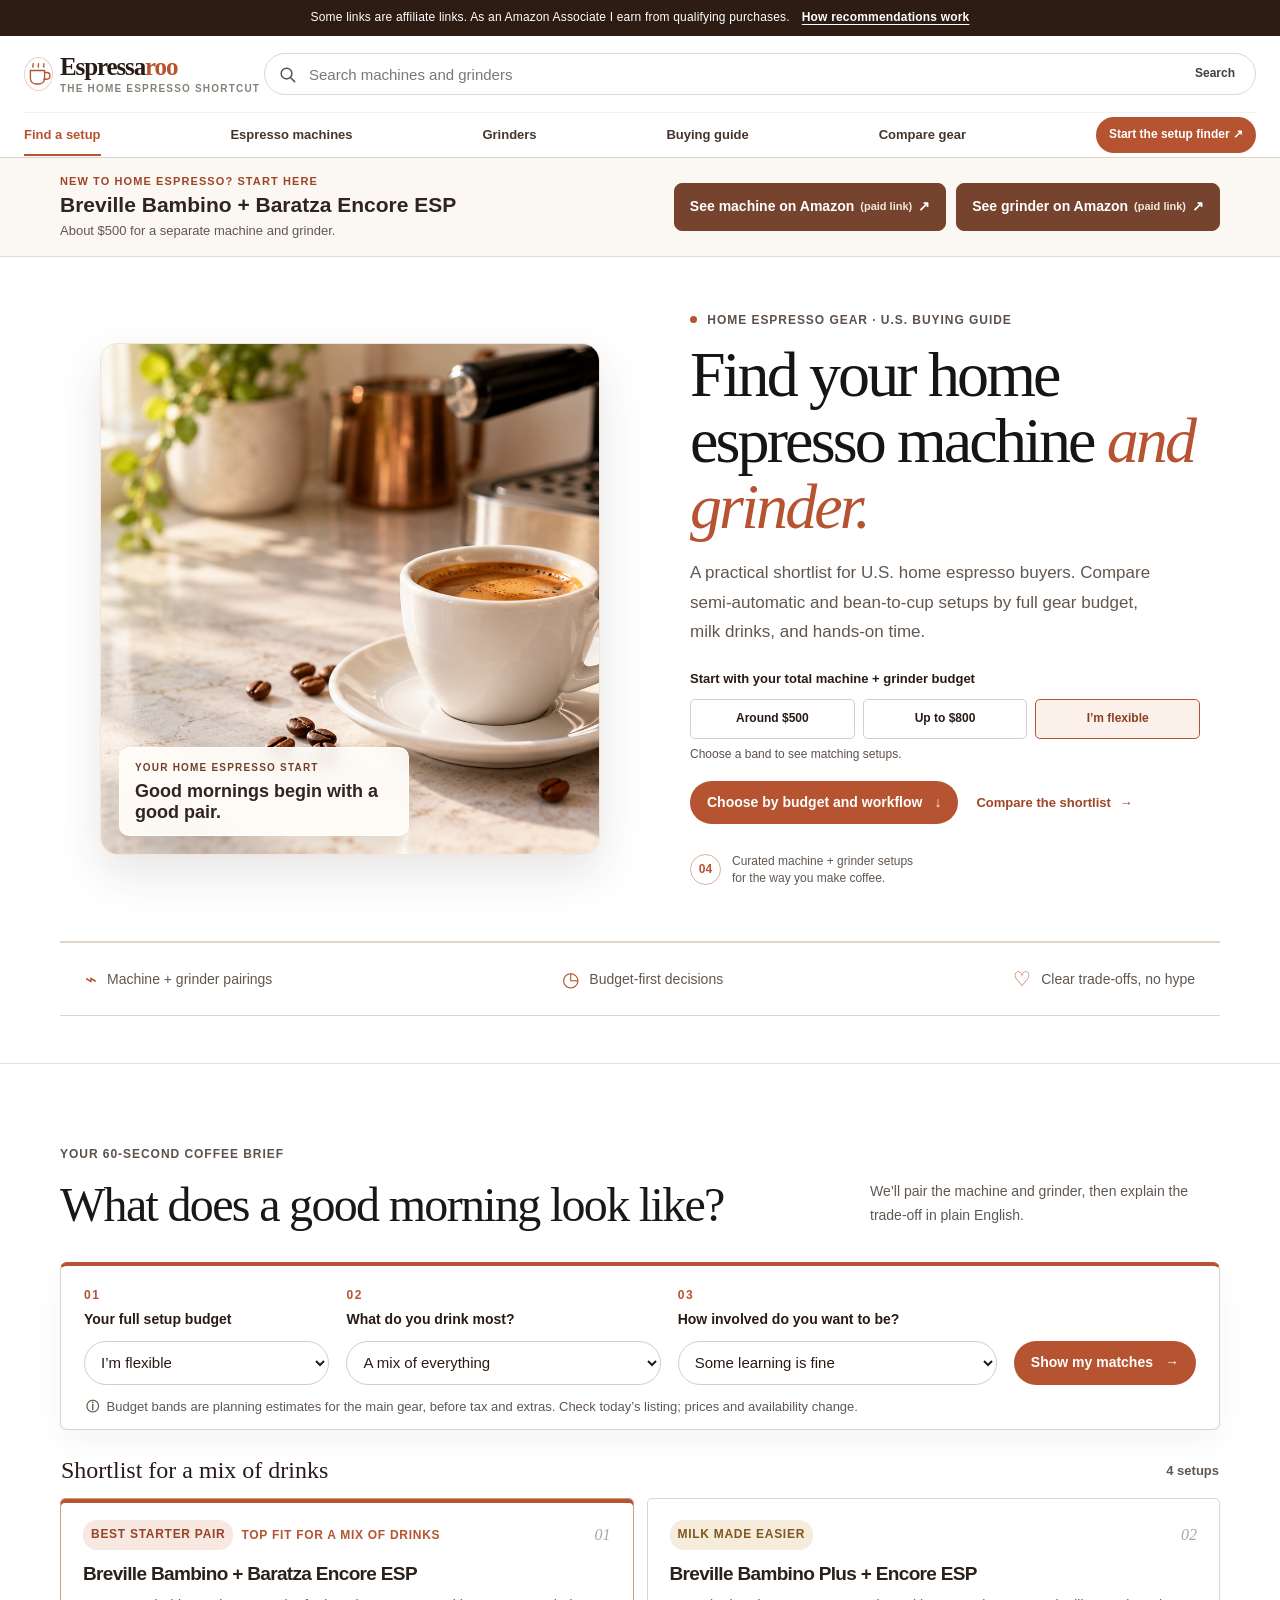
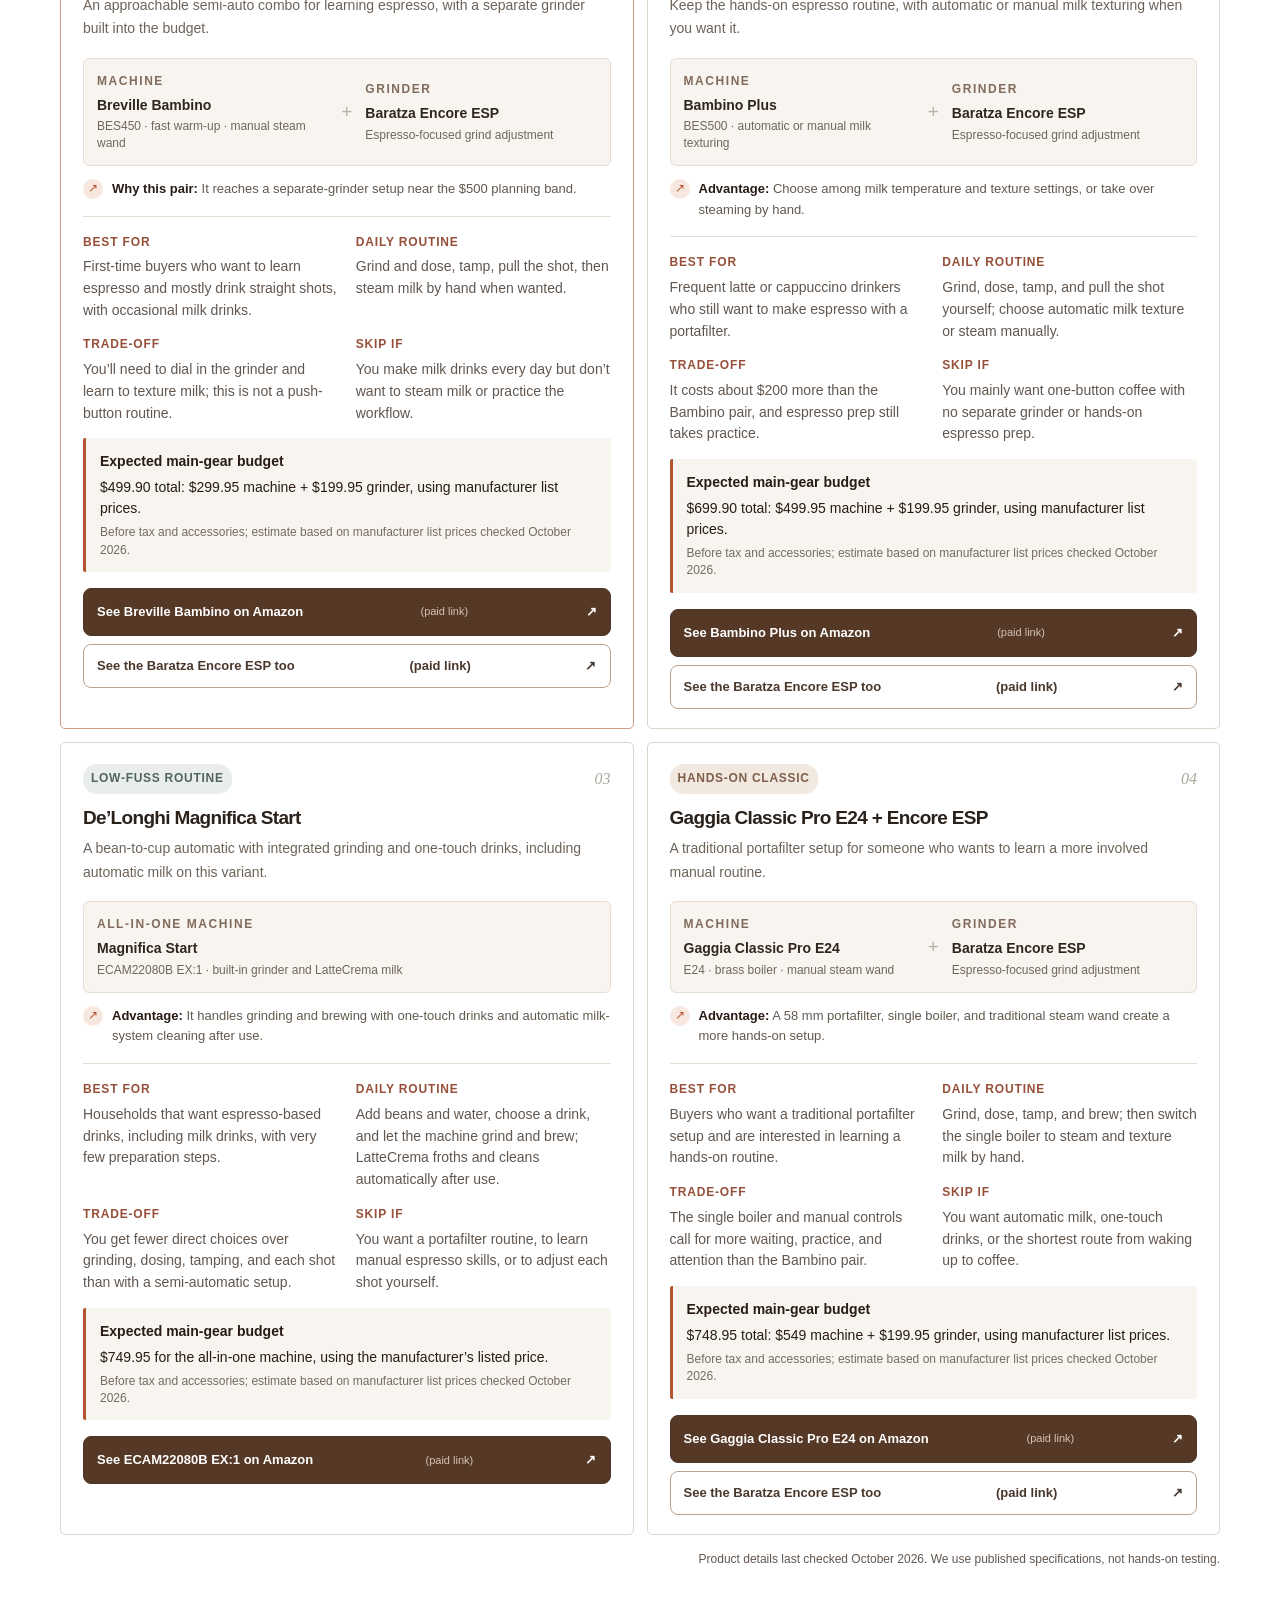
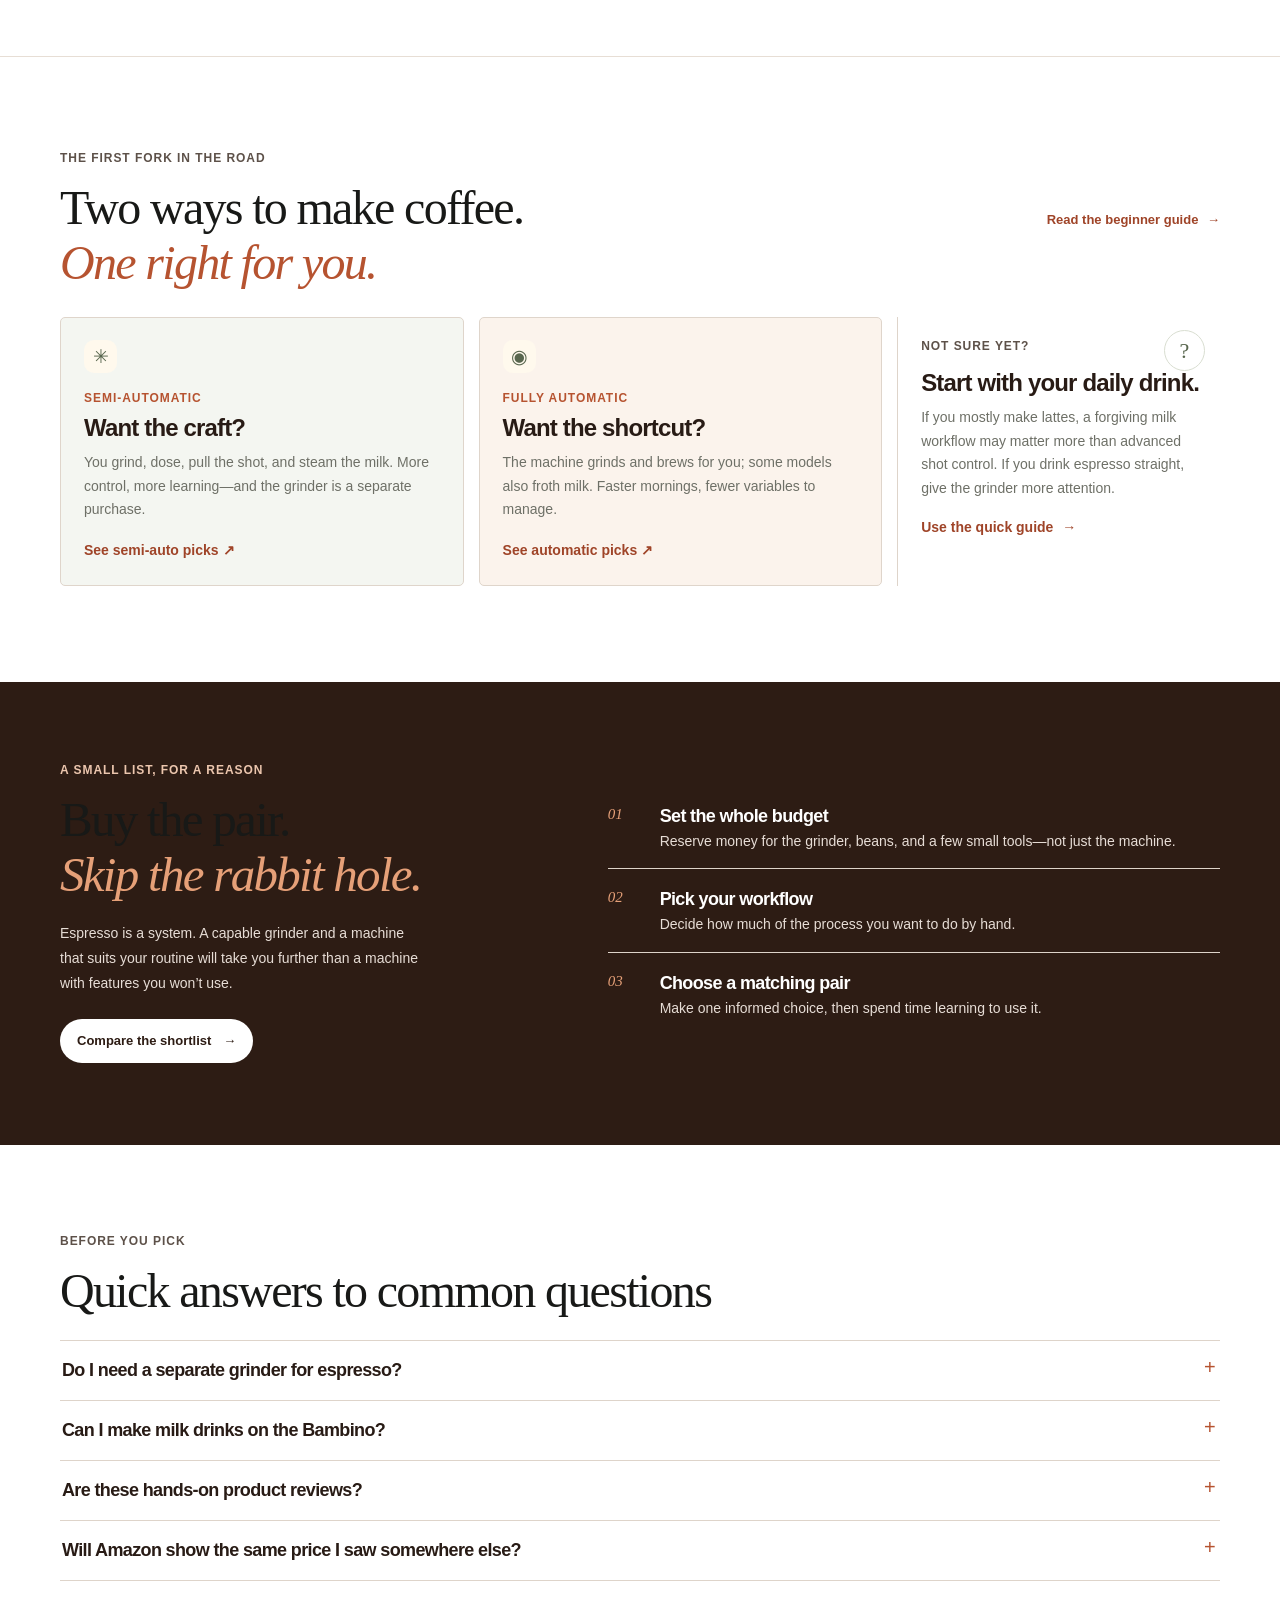
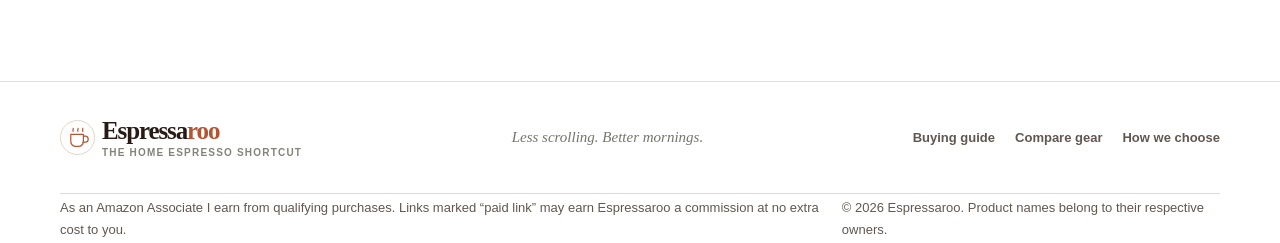
==== commit eb88a674: "Make homepage affiliate buttons immediately visible" ====
--- a/index.html
+++ b/index.html
@@ -14,7 +14,7 @@
   <meta property="og:url" content="https://espressaroo.com/">
   <meta property="og:image" content="https://espressaroo.com/assets/espresso-hero-morning.png"><meta property="og:image:alt" content="Espresso with crema and coffee beans beside a home espresso machine."><meta name="twitter:card" content="summary_large_image"><meta name="twitter:image" content="https://espressaroo.com/assets/espresso-hero-morning.png">
   <link rel="icon" href="favicon.svg" type="image/svg+xml">
-  <link rel="stylesheet" href="styles.css">
+  <link rel="stylesheet" href="styles.css?v=20261002-1">
   <script type="application/ld+json">
   {"@context":"https://schema.org","@type":"WebSite","name":"Espressaroo","alternateName":"Espressaroo.com","url":"https://espressaroo.com/","description":"Independent home espresso machine and grinder recommendations."}
   </script>
@@ -52,22 +52,26 @@
     </div>
   </header>
 
+  <aside class="starter-strip" aria-label="Popular starter espresso setup">
+    <div class="page-shell starter-strip-inner">
+      <div class="starter-strip-copy">
+        <span class="starter-strip-kicker">NEW TO HOME ESPRESSO? START HERE</span>
+        <strong>Breville Bambino + Baratza Encore ESP</strong>
+        <span>About $500 for a separate machine and grinder.</span>
+      </div>
+      <div class="starter-strip-links">
+        <a class="button affiliate-link" href="https://www.amazon.com/s?k=Breville+Bambino+BES450+espresso+machine&amp;tag=cofmac93-20" target="_blank" rel="sponsored nofollow noopener">See machine on Amazon <span>(paid link)</span> ↗</a>
+        <a class="button affiliate-link" href="https://www.amazon.com/s?k=Baratza+Encore+ESP+espresso+grinder&amp;tag=cofmac93-20" target="_blank" rel="sponsored nofollow noopener">See grinder on Amazon <span>(paid link)</span> ↗</a>
+      </div>
+    </div>
+  </aside>
+
   <main id="main">
     <section class="hero page-shell">
       <div class="hero-copy">
         <p class="eyebrow"><span class="eyebrow-dot"></span> Home espresso gear · U.S. buying guide</p>
         <h1>Find your home espresso machine <em>and grinder.</em></h1>
         <p class="hero-lede">A practical shortlist for U.S. home espresso buyers. Compare semi-automatic and bean-to-cup setups by full gear budget, milk drinks, and hands-on time.</p>
-        <div class="hero-starter-pick" role="group" aria-label="Popular starter setup with affiliate links">
-          <div class="hero-starter-heading"><span>POPULAR STARTER PAIR</span><span>ABOUT $500</span></div>
-          <strong>Breville Bambino + Baratza Encore ESP</strong>
-          <p>A separate espresso machine and grinder for learning a hands-on routine.</p>
-          <div class="hero-starter-links">
-            <a class="button button-card affiliate-link hero-affiliate-link" href="https://www.amazon.com/s?k=Breville+Bambino+BES450+espresso+machine&amp;tag=cofmac93-20" target="_blank" rel="sponsored nofollow noopener">See machine on Amazon <span>(paid link)</span> ↗</a>
-            <a class="button button-card affiliate-link hero-affiliate-link hero-grinder-link" href="https://www.amazon.com/s?k=Baratza+Encore+ESP+espresso+grinder&amp;tag=cofmac93-20" target="_blank" rel="sponsored nofollow noopener">See grinder on Amazon <span>(paid link)</span> ↗</a>
-          </div>
-          <small>Amazon search results; confirm the exact model and current price.</small>
-        </div>
         <div class="hero-budget-start" role="group" aria-labelledby="hero-budget-heading">
           <p id="hero-budget-heading">Start with your total machine + grinder budget</p>
           <div class="hero-budget-options">
--- a/styles.css
+++ b/styles.css
@@ -2544,6 +2544,109 @@
   }
   .inner-hero h1{
     font-size:clamp(36px,9vw,48px)
+  }
+}
+
+/* Put the two most useful affiliate actions in the first screen. */
+.starter-strip{
+  position:relative;
+  z-index:2;
+  border-bottom:1px solid #e8dcd1;
+  background:#fbf7f2
+}
+.starter-strip-inner{
+  min-height:96px;
+  display:flex;
+  align-items:center;
+  justify-content:space-between;
+  gap:24px;
+  padding-top:14px;
+  padding-bottom:14px
+}
+.starter-strip-copy{
+  display:grid;
+  gap:3px
+}
+.starter-strip-kicker{
+  color:#9f4428;
+  font-size:11px;
+  font-weight:800;
+  letter-spacing:.1em
+}
+.starter-strip-copy strong{
+  color:#2f241e;
+  font-family:var(--display);
+  font-size:21px;
+  line-height:1.15
+}
+.starter-strip-copy>span:last-child{
+  color:#62574f;
+  font-size:13px
+}
+.starter-strip-links{
+  display:flex;
+  gap:10px;
+  flex:0 0 auto
+}
+.starter-strip-links .button{
+  min-height:48px;
+  padding:10px 15px;
+  border:1px solid #75432e;
+  border-radius:8px;
+  background:#75432e;
+  color:#fff;
+  display:flex;
+  align-items:center;
+  justify-content:center;
+  gap:6px;
+  text-decoration:none;
+  text-align:center;
+  font-size:14px;
+  font-weight:800
+}
+.starter-strip-links .button:hover{
+  background:#4f2f21;
+  color:#fff
+}
+.starter-strip-links .button:focus-visible{
+  outline:3px solid #b16a43;
+  outline-offset:3px
+}
+.starter-strip-links .button span{
+  color:#f3e7dc;
+  font-size:11px;
+  font-weight:600
+}
+@media(max-width:900px){
+  .starter-strip-inner{
+    align-items:flex-start;
+    flex-direction:column;
+    gap:12px
+  }
+  .starter-strip-links{
+    width:100%
+  }
+  .starter-strip-links .button{
+    flex:1
+  }
+}
+@media(max-width:560px){
+  .starter-strip-inner{
+    gap:10px;
+    padding-top:12px;
+    padding-bottom:12px
+  }
+  .starter-strip-copy strong{
+    font-size:18px
+  }
+  .starter-strip-links{
+    flex-direction:column;
+    gap:7px
+  }
+  .starter-strip-links .button{
+    min-height:44px;
+    justify-content:space-between;
+    padding:10px 13px
   }
 }
 
@@ -3853,4 +3956,4 @@
     left:12px;
     bottom:12px
   }
-}+}
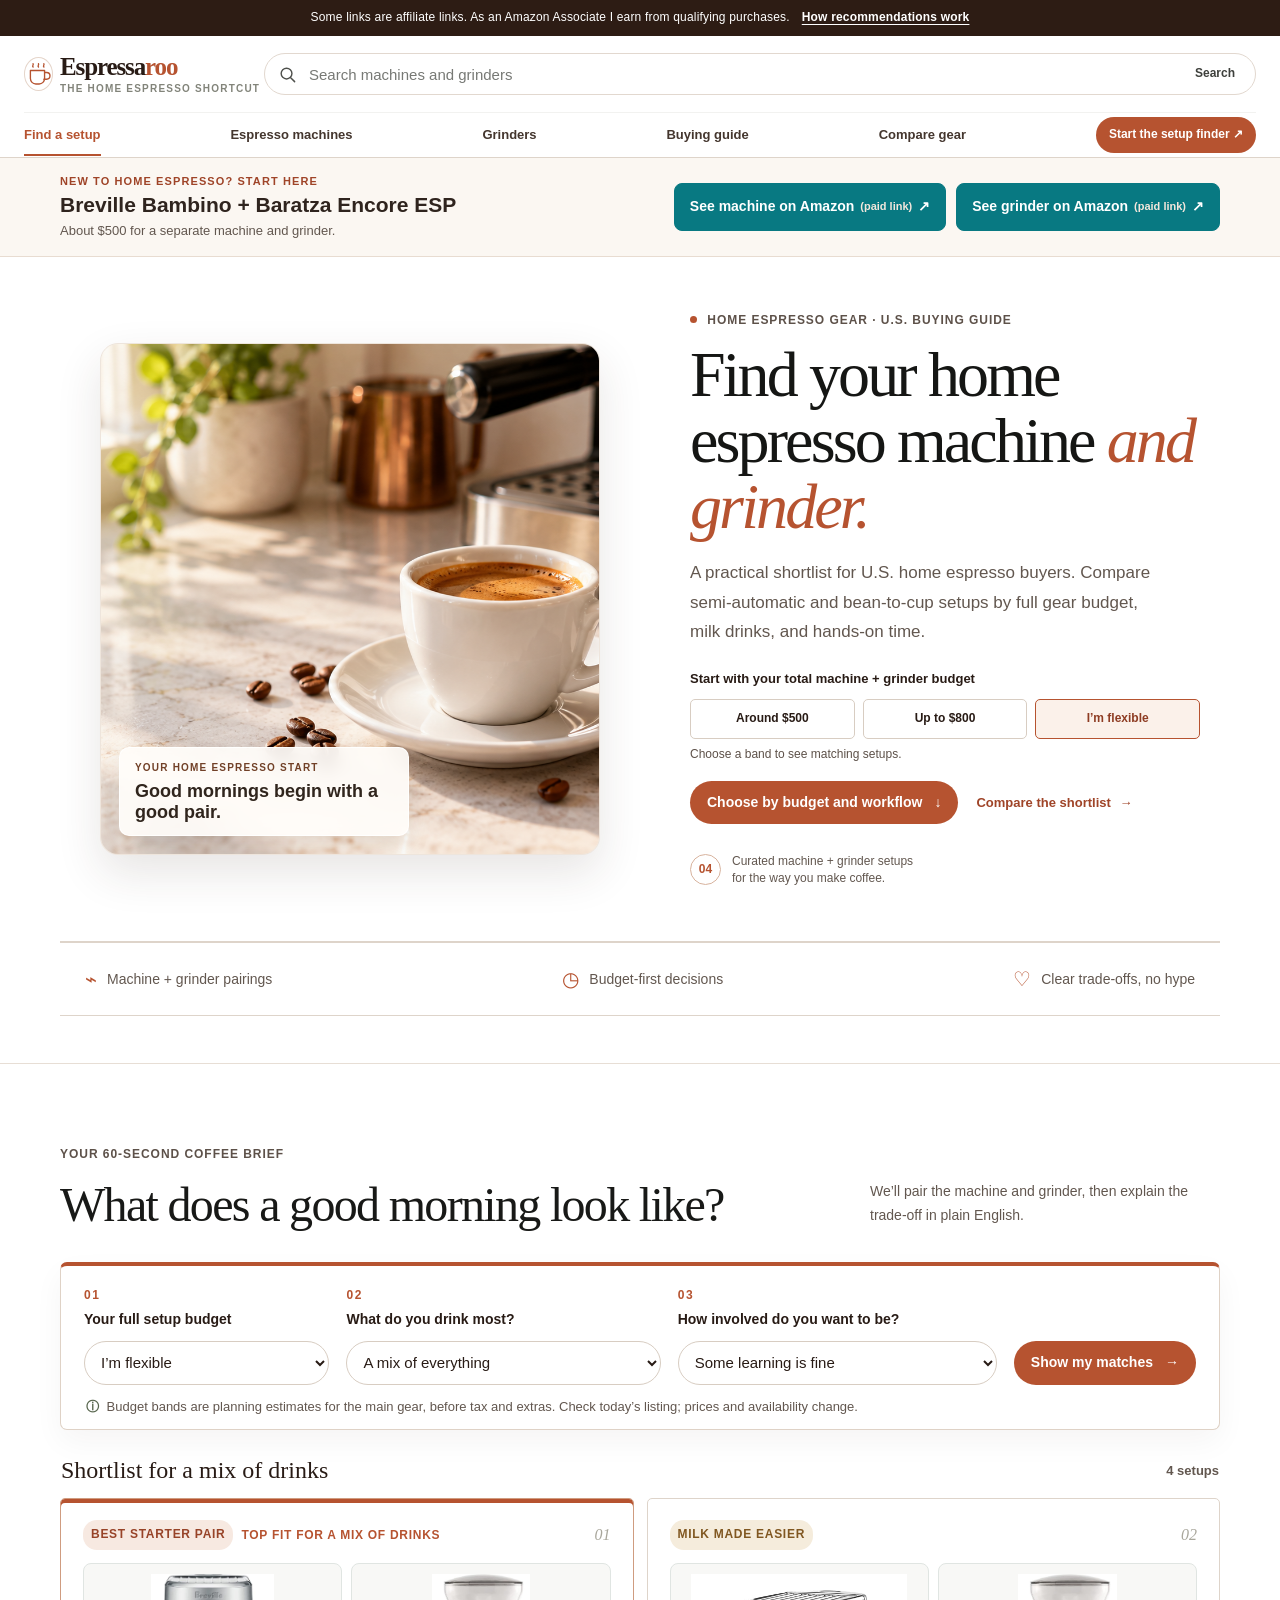
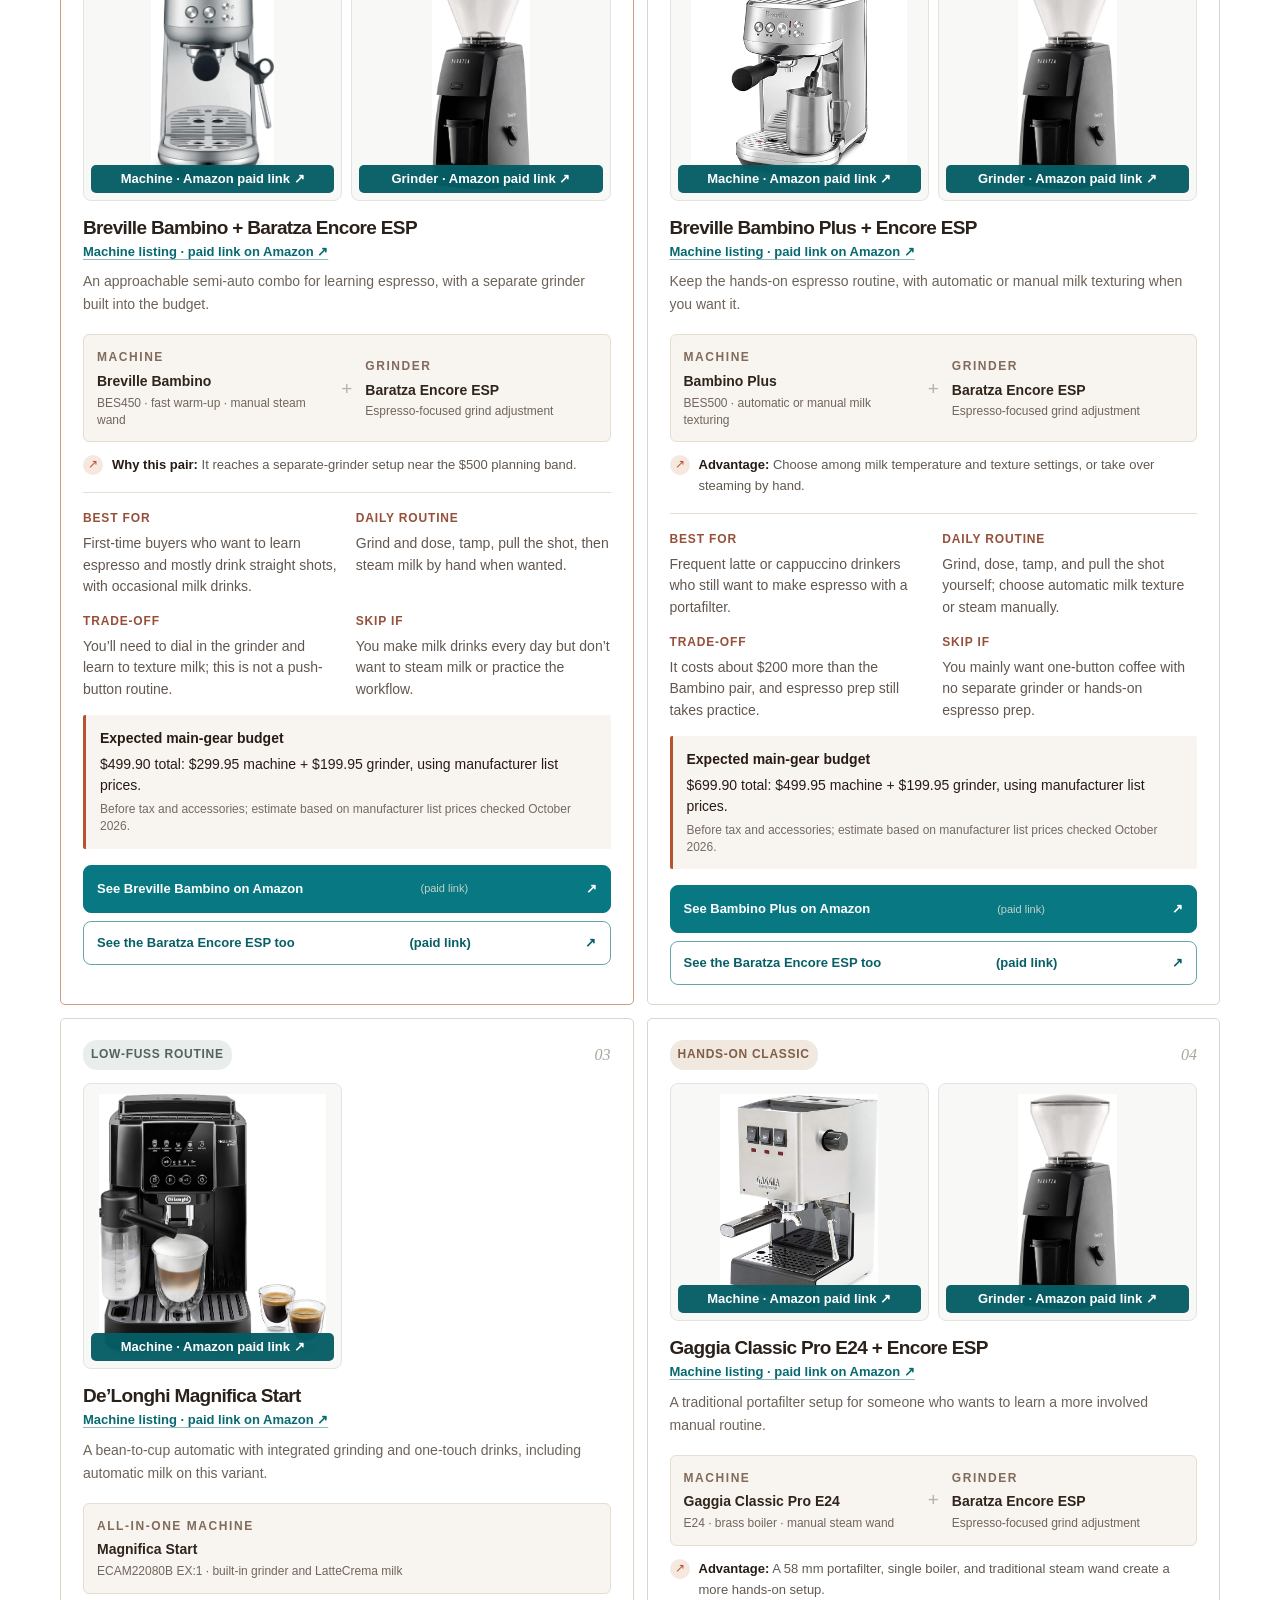
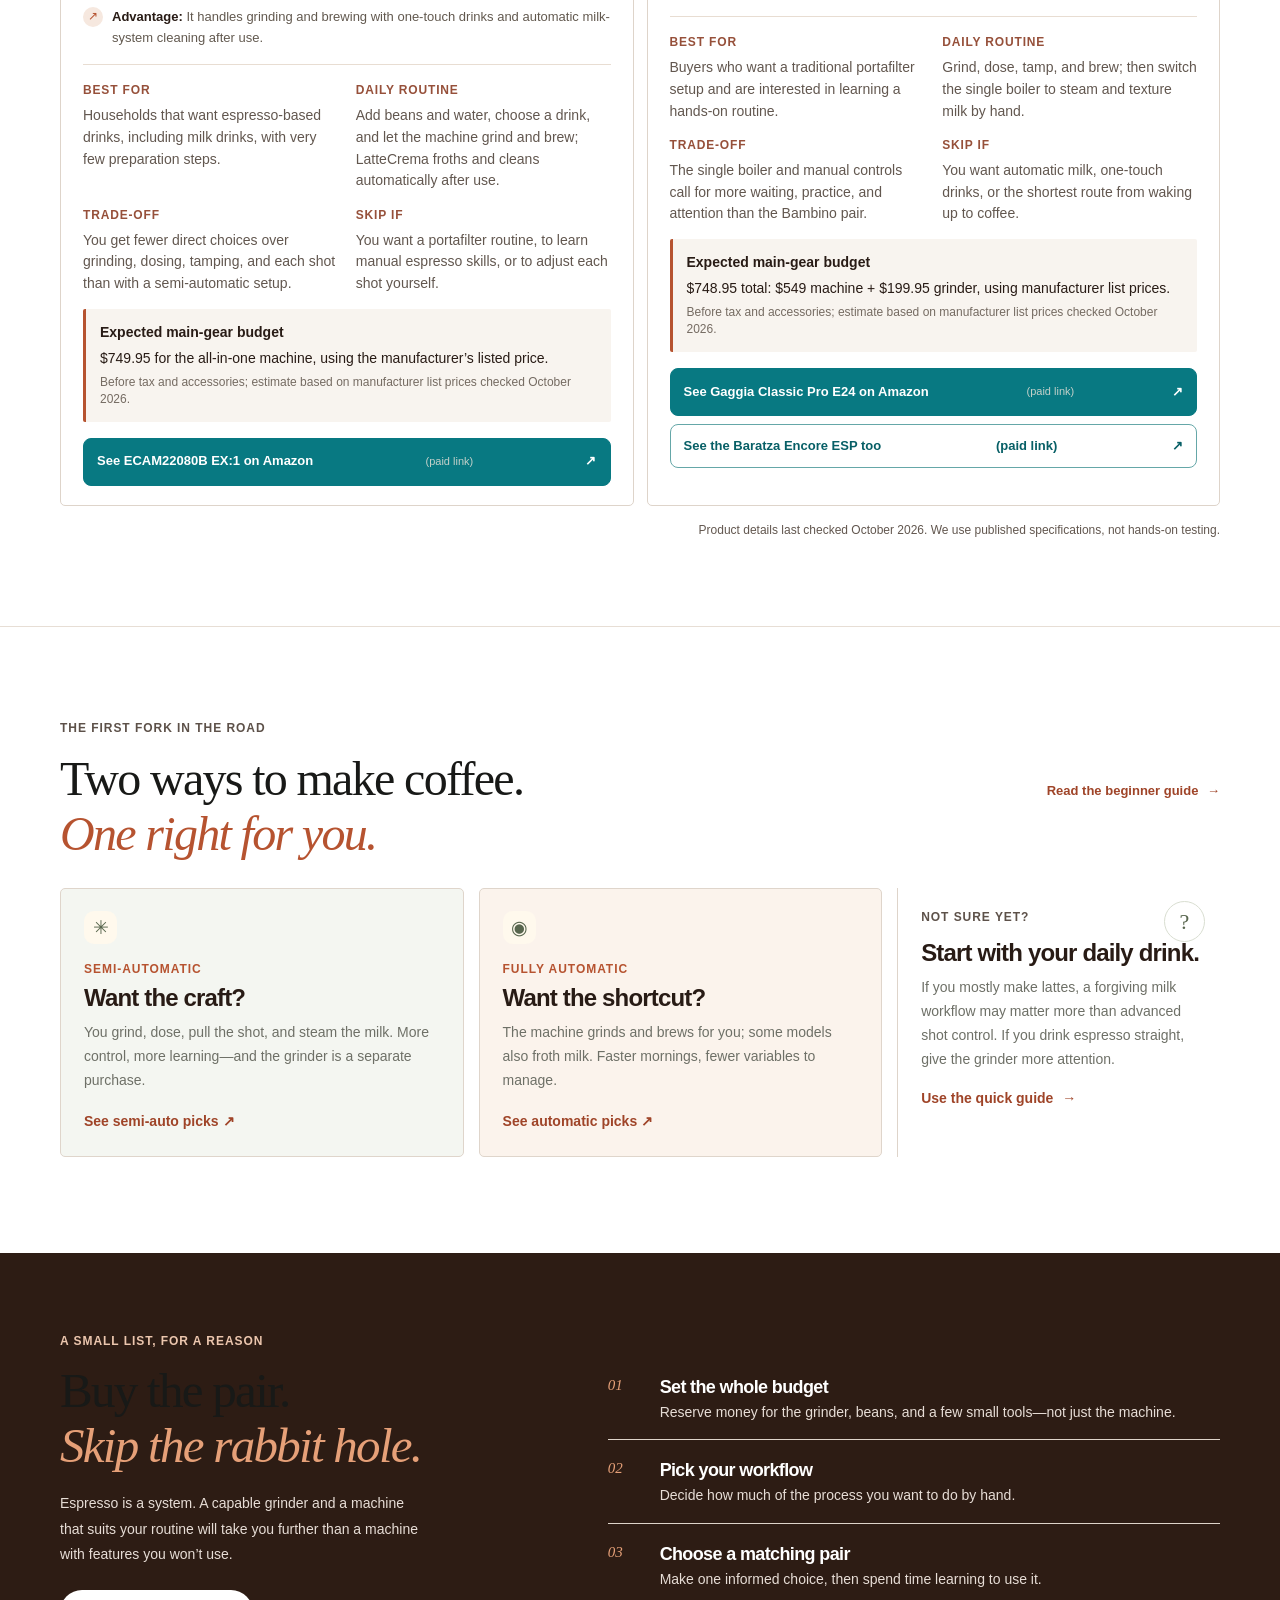
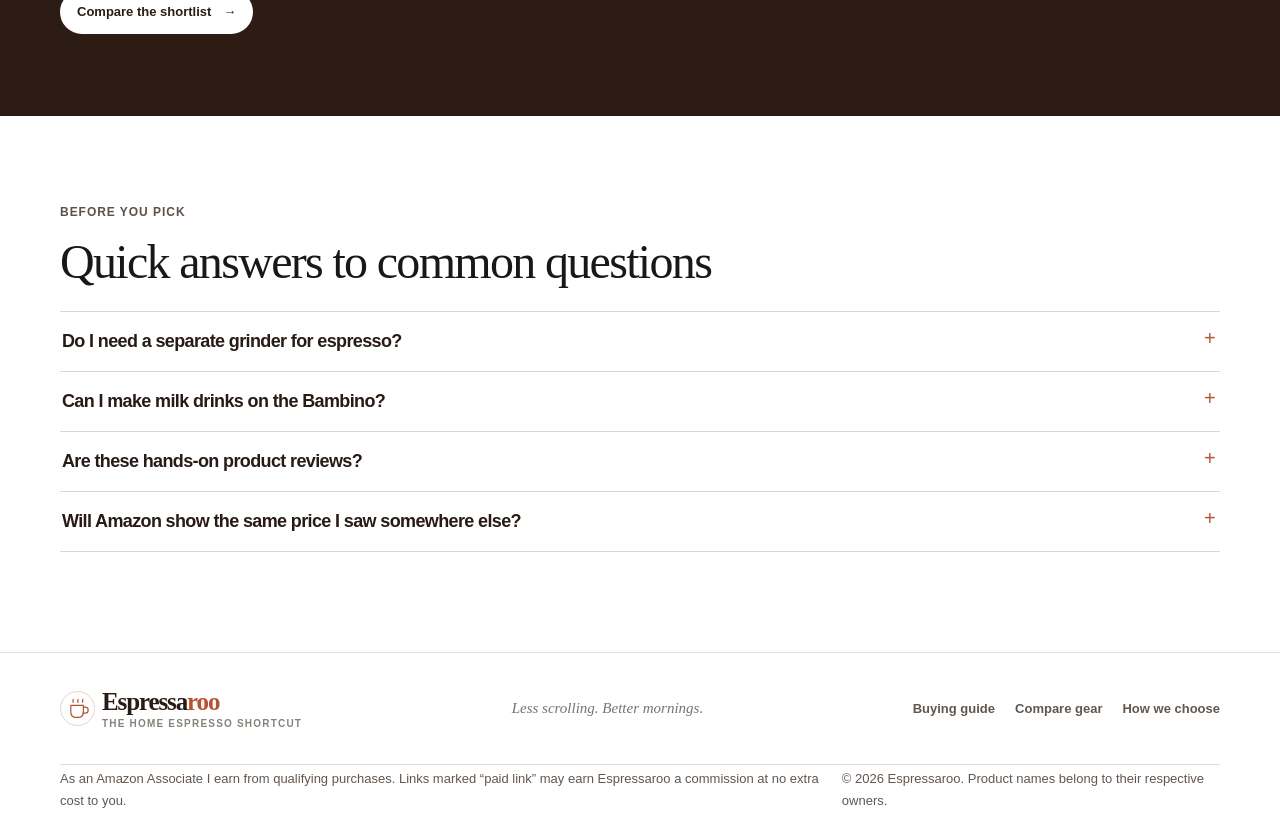
==== commit 14fd517d: "Add product photos and visible affiliate links" ====
--- a/index.html
+++ b/index.html
@@ -14,11 +14,11 @@
   <meta property="og:url" content="https://espressaroo.com/">
   <meta property="og:image" content="https://espressaroo.com/assets/espresso-hero-morning.png"><meta property="og:image:alt" content="Espresso with crema and coffee beans beside a home espresso machine."><meta name="twitter:card" content="summary_large_image"><meta name="twitter:image" content="https://espressaroo.com/assets/espresso-hero-morning.png">
   <link rel="icon" href="favicon.svg" type="image/svg+xml">
-  <link rel="stylesheet" href="styles.css?v=20261002-1">
+  <link rel="stylesheet" href="styles.css?v=20261002-4">
   <script type="application/ld+json">
   {"@context":"https://schema.org","@type":"WebSite","name":"Espressaroo","alternateName":"Espressaroo.com","url":"https://espressaroo.com/","description":"Independent home espresso machine and grinder recommendations."}
   </script>
-  <script src="app.js" defer></script>
+  <script src="app.js?v=20261002-2" defer></script>
 </head>
 <body>
   <a class="skip-link" href="#main">Skip to content</a>
@@ -60,8 +60,8 @@
         <span>About $500 for a separate machine and grinder.</span>
       </div>
       <div class="starter-strip-links">
-        <a class="button affiliate-link" href="https://www.amazon.com/s?k=Breville+Bambino+BES450+espresso+machine&amp;tag=cofmac93-20" target="_blank" rel="sponsored nofollow noopener">See machine on Amazon <span>(paid link)</span> ↗</a>
-        <a class="button affiliate-link" href="https://www.amazon.com/s?k=Baratza+Encore+ESP+espresso+grinder&amp;tag=cofmac93-20" target="_blank" rel="sponsored nofollow noopener">See grinder on Amazon <span>(paid link)</span> ↗</a>
+        <a class="button affiliate-link" href="https://www.amazon.com/dp/B0B1JPPG2L?tag=cofmac93-20" target="_blank" rel="sponsored nofollow noopener">See machine on Amazon <span>(paid link)</span> ↗</a>
+        <a class="button affiliate-link" href="https://www.amazon.com/dp/B0BW272XCV?tag=cofmac93-20" target="_blank" rel="sponsored nofollow noopener">See grinder on Amazon <span>(paid link)</span> ↗</a>
       </div>
     </div>
   </aside>
@@ -122,10 +122,21 @@
         </form>
         <div class="results-topline"><p id="results-summary" aria-live="polite">A practical shortlist for your answers</p><span class="results-count" id="results-count">4 setups</span></div>
         <div class="results-grid" id="results-grid" aria-live="polite">
-          <article class="setup-card featured-card"><div class="card-topline"><span class="pill pill-green">BEST STARTER PAIR</span><span class="card-index">01</span></div><h3>Breville Bambino + Baratza Encore ESP</h3><p class="card-intro">An approachable semi-auto combo for learning espresso, with a separate grinder built into the budget.</p><div class="pairing"><div><span class="pair-label">MACHINE</span><strong>Breville Bambino</strong><small>BES450 · fast warm-up · manual steam wand</small></div><span class="pair-plus">+</span><div><span class="pair-label">GRINDER</span><strong>Baratza Encore ESP</strong><small>Espresso-focused grind adjustment</small></div></div><div class="card-verdict"><span class="verdict-icon">↗</span><p><b>Why this pair:</b> it reaches a separate-grinder setup near the $500 planning band.</p></div><dl class="recommendation-facts"><div><dt>Best for</dt><dd>First-time buyers who want to learn espresso and mostly drink straight shots, with occasional milk drinks.</dd></div><div><dt>Daily routine</dt><dd>Grind and dose, tamp, pull the shot, then steam milk by hand when wanted.</dd></div><div><dt>Trade-off</dt><dd>You’ll need to dial in the grinder and learn to texture milk; this is not a push-button routine.</dd></div><div><dt>Skip if</dt><dd>You make milk drinks every day but don’t want to steam milk or practice the workflow.</dd></div></dl><p class="gear-budget"><b>Expected main-gear budget</b><span>$499.90 total: $299.95 machine + $199.95 grinder, using manufacturer list prices.</span><small>Before tax and accessories; estimate based on manufacturer list prices checked October 2026.</small></p><a class="button button-card affiliate-link" href="https://www.amazon.com/s?k=Breville+Bambino+BES450+espresso+machine&amp;tag=cofmac93-20" target="_blank" rel="sponsored nofollow noopener">See Bambino on Amazon <span>(paid link)</span> ↗</a><a class="secondary-card-link affiliate-link" href="https://www.amazon.com/s?k=Baratza+Encore+ESP+espresso+grinder&amp;tag=cofmac93-20" target="_blank" rel="sponsored nofollow noopener">See the Encore ESP too <span>(paid link)</span> ↗</a></article>
-          <article class="setup-card"><div class="card-topline"><span class="pill pill-amber">MILK MADE EASIER</span><span class="card-index">02</span></div><h3>Breville Bambino Plus + Encore ESP</h3><p class="card-intro">Keep the hands-on espresso routine, with automatic or manual milk texturing when you want it.</p><div class="pairing"><div><span class="pair-label">MACHINE</span><strong>Bambino Plus</strong><small>BES500 · automatic or manual milk texturing</small></div><span class="pair-plus">+</span><div><span class="pair-label">GRINDER</span><strong>Encore ESP</strong><small>Espresso-focused grind adjustment</small></div></div><div class="card-verdict"><span class="verdict-icon">↗</span><p><b>Advantage:</b> choose among milk temperature and texture settings, or take over steaming by hand.</p></div><dl class="recommendation-facts"><div><dt>Best for</dt><dd>Frequent latte or cappuccino drinkers who still want to make espresso with a portafilter.</dd></div><div><dt>Daily routine</dt><dd>Grind, dose, tamp, and pull the shot yourself; choose automatic milk texture or steam manually.</dd></div><div><dt>Trade-off</dt><dd>It costs about $200 more than the Bambino pair, and espresso prep still takes practice.</dd></div><div><dt>Skip if</dt><dd>You mainly want one-button coffee with no separate grinder or hands-on espresso prep.</dd></div></dl><p class="gear-budget"><b>Expected main-gear budget</b><span>$699.90 total: $499.95 machine + $199.95 grinder, using manufacturer list prices.</span><small>Before tax and accessories; estimate based on manufacturer list prices checked October 2026.</small></p><a class="button button-card affiliate-link" href="https://www.amazon.com/s?k=Breville+Bambino+Plus+BES500+espresso+machine&amp;tag=cofmac93-20" target="_blank" rel="sponsored nofollow noopener">See Bambino Plus on Amazon <span>(paid link)</span> ↗</a><a class="secondary-card-link affiliate-link" href="https://www.amazon.com/s?k=Baratza+Encore+ESP+espresso+grinder&amp;tag=cofmac93-20" target="_blank" rel="sponsored nofollow noopener">See the Encore ESP too <span>(paid link)</span> ↗</a></article>
-          <article class="setup-card"><div class="card-topline"><span class="pill pill-blue">LOW-FUSS ROUTINE</span><span class="card-index">03</span></div><h3>De’Longhi Magnifica Start</h3><p class="card-intro">A bean-to-cup automatic with integrated grinding and one-touch drinks, including automatic milk on this variant.</p><div class="pairing single-pair"><div><span class="pair-label">ALL-IN-ONE MACHINE</span><strong>Magnifica Start</strong><small>ECAM22080B EX:1 · built-in grinder and LatteCrema milk</small></div></div><div class="card-verdict"><span class="verdict-icon">↗</span><p><b>Advantage:</b> the machine handles grinding, brewing, milk frothing, and automatic cleaning of the milk system after use.</p></div><dl class="recommendation-facts"><div><dt>Best for</dt><dd>Households that want espresso-based drinks, including milk drinks, with very few preparation steps.</dd></div><div><dt>Daily routine</dt><dd>Add beans and water, choose a drink, and let the machine grind and brew; LatteCrema froths and cleans automatically after use.</dd></div><div><dt>Trade-off</dt><dd>You get fewer direct choices over grinding, dosing, tamping, and each shot than with a semi-automatic setup.</dd></div><div><dt>Skip if</dt><dd>You want a portafilter routine, to learn manual espresso skills, or to adjust each shot yourself.</dd></div></dl><p class="gear-budget"><b>Expected main-gear budget</b><span>$749.95 for the all-in-one machine, using the manufacturer’s listed price.</span><small>Before tax and accessories; estimate based on manufacturer list prices checked October 2026.</small></p><a class="button button-card affiliate-link" href="https://www.amazon.com/s?k=De%27Longhi+Magnifica+Start+ECAM22080B+EX1+LatteCrema&amp;tag=cofmac93-20" target="_blank" rel="sponsored nofollow noopener">See ECAM22080B EX:1 on Amazon <span>(paid link)</span> ↗</a></article>
-          <article class="setup-card"><div class="card-topline"><span class="pill pill-rose">HANDS-ON CLASSIC</span><span class="card-index">04</span></div><h3>Gaggia Classic Pro E24 + Encore ESP</h3><p class="card-intro">A traditional portafilter setup for someone who wants to learn a more involved manual routine.</p><div class="pairing"><div><span class="pair-label">MACHINE</span><strong>Gaggia Classic Pro E24</strong><small>Lead-free brass boiler · manual steam wand</small></div><span class="pair-plus">+</span><div><span class="pair-label">GRINDER</span><strong>Baratza Encore ESP</strong><small>Espresso-focused grind adjustment</small></div></div><div class="card-verdict"><span class="verdict-icon">↗</span><p><b>Advantage:</b> a 58 mm portafilter, single boiler, and traditional steam wand create a more hands-on setup.</p></div><dl class="recommendation-facts"><div><dt>Best for</dt><dd>Buyers who want a traditional portafilter setup and are interested in learning a hands-on routine.</dd></div><div><dt>Daily routine</dt><dd>Grind, dose, tamp, and brew; then switch the single boiler to steam and texture milk by hand.</dd></div><div><dt>Trade-off</dt><dd>The single boiler and manual controls call for more waiting, practice, and attention than the Bambino pair.</dd></div><div><dt>Skip if</dt><dd>You want automatic milk, one-touch drinks, or the shortest route from waking up to coffee.</dd></div></dl><p class="gear-budget"><b>Expected main-gear budget</b><span>$748.95 total: $549 machine + $199.95 grinder, using manufacturer list prices.</span><small>Before tax and accessories; estimate based on manufacturer list prices checked October 2026.</small></p><a class="button button-card affiliate-link" href="https://www.amazon.com/s?k=Gaggia+Classic+Pro+E24+espresso+machine&amp;tag=cofmac93-20" target="_blank" rel="sponsored nofollow noopener">See Gaggia E24 on Amazon <span>(paid link)</span> ↗</a><a class="secondary-card-link affiliate-link" href="https://www.amazon.com/s?k=Baratza+Encore+ESP+espresso+grinder&amp;tag=cofmac93-20" target="_blank" rel="sponsored nofollow noopener">See the Encore ESP too <span>(paid link)</span> ↗</a></article>
+          <article class="setup-card featured-card"><div class="card-topline"><span class="pill pill-green">BEST STARTER PAIR</span><span class="card-index">01</span></div><div class="setup-product-gallery">
+<figure class="product-photo-card"><img src="assets/breville-bambino.jpg" alt="Breville Bambino espresso machine" loading="lazy" decoding="async"><figcaption><a class="product-photo-cta affiliate-link" href="https://www.amazon.com/dp/B0B1JPPG2L?tag=cofmac93-20" target="_blank" rel="sponsored nofollow noopener">Machine · Amazon paid link ↗</a></figcaption></figure>
+<figure class="product-photo-card"><img src="assets/baratza-encore-esp.jpg" alt="Baratza Encore ESP coffee grinder" loading="lazy" decoding="async"><figcaption><a class="product-photo-cta affiliate-link" href="https://www.amazon.com/dp/B0BW272XCV?tag=cofmac93-20" target="_blank" rel="sponsored nofollow noopener">Grinder · Amazon paid link ↗</a></figcaption></figure>
+</div><h3>Breville Bambino + Baratza Encore ESP</h3><p class="product-title-note"><a class="product-title-link affiliate-link" href="https://www.amazon.com/dp/B0B1JPPG2L?tag=cofmac93-20" target="_blank" rel="sponsored nofollow noopener">Machine listing · paid link on Amazon ↗</a></p><p class="card-intro">An approachable semi-auto combo for learning espresso, with a separate grinder built into the budget.</p><div class="pairing"><div><span class="pair-label">MACHINE</span><strong>Breville Bambino</strong><small>BES450 · fast warm-up · manual steam wand</small></div><span class="pair-plus">+</span><div><span class="pair-label">GRINDER</span><strong>Baratza Encore ESP</strong><small>Espresso-focused grind adjustment</small></div></div><div class="card-verdict"><span class="verdict-icon">↗</span><p><b>Why this pair:</b> it reaches a separate-grinder setup near the $500 planning band.</p></div><dl class="recommendation-facts"><div><dt>Best for</dt><dd>First-time buyers who want to learn espresso and mostly drink straight shots, with occasional milk drinks.</dd></div><div><dt>Daily routine</dt><dd>Grind and dose, tamp, pull the shot, then steam milk by hand when wanted.</dd></div><div><dt>Trade-off</dt><dd>You’ll need to dial in the grinder and learn to texture milk; this is not a push-button routine.</dd></div><div><dt>Skip if</dt><dd>You make milk drinks every day but don’t want to steam milk or practice the workflow.</dd></div></dl><p class="gear-budget"><b>Expected main-gear budget</b><span>$499.90 total: $299.95 machine + $199.95 grinder, using manufacturer list prices.</span><small>Before tax and accessories; estimate based on manufacturer list prices checked October 2026.</small></p><a class="button button-card affiliate-link" href="https://www.amazon.com/dp/B0B1JPPG2L?tag=cofmac93-20" target="_blank" rel="sponsored nofollow noopener">See Bambino on Amazon <span>(paid link)</span> ↗</a><a class="secondary-card-link affiliate-link" href="https://www.amazon.com/dp/B0BW272XCV?tag=cofmac93-20" target="_blank" rel="sponsored nofollow noopener">See the Encore ESP too <span>(paid link)</span> ↗</a></article>
+          <article class="setup-card"><div class="card-topline"><span class="pill pill-amber">MILK MADE EASIER</span><span class="card-index">02</span></div><div class="setup-product-gallery">
+<figure class="product-photo-card"><img src="assets/breville-bambino-plus.jpg" alt="Breville Bambino Plus espresso machine" loading="lazy" decoding="async"><figcaption><a class="product-photo-cta affiliate-link" href="https://www.amazon.com/dp/B07JVD78TT?tag=cofmac93-20" target="_blank" rel="sponsored nofollow noopener">Machine · Amazon paid link ↗</a></figcaption></figure>
+<figure class="product-photo-card"><img src="assets/baratza-encore-esp.jpg" alt="Baratza Encore ESP coffee grinder" loading="lazy" decoding="async"><figcaption><a class="product-photo-cta affiliate-link" href="https://www.amazon.com/dp/B0BW272XCV?tag=cofmac93-20" target="_blank" rel="sponsored nofollow noopener">Grinder · Amazon paid link ↗</a></figcaption></figure>
+</div><h3>Breville Bambino Plus + Encore ESP</h3><p class="product-title-note"><a class="product-title-link affiliate-link" href="https://www.amazon.com/dp/B07JVD78TT?tag=cofmac93-20" target="_blank" rel="sponsored nofollow noopener">Machine listing · paid link on Amazon ↗</a></p><p class="card-intro">Keep the hands-on espresso routine, with automatic or manual milk texturing when you want it.</p><div class="pairing"><div><span class="pair-label">MACHINE</span><strong>Bambino Plus</strong><small>BES500 · automatic or manual milk texturing</small></div><span class="pair-plus">+</span><div><span class="pair-label">GRINDER</span><strong>Encore ESP</strong><small>Espresso-focused grind adjustment</small></div></div><div class="card-verdict"><span class="verdict-icon">↗</span><p><b>Advantage:</b> choose among milk temperature and texture settings, or take over steaming by hand.</p></div><dl class="recommendation-facts"><div><dt>Best for</dt><dd>Frequent latte or cappuccino drinkers who still want to make espresso with a portafilter.</dd></div><div><dt>Daily routine</dt><dd>Grind, dose, tamp, and pull the shot yourself; choose automatic milk texture or steam manually.</dd></div><div><dt>Trade-off</dt><dd>It costs about $200 more than the Bambino pair, and espresso prep still takes practice.</dd></div><div><dt>Skip if</dt><dd>You mainly want one-button coffee with no separate grinder or hands-on espresso prep.</dd></div></dl><p class="gear-budget"><b>Expected main-gear budget</b><span>$699.90 total: $499.95 machine + $199.95 grinder, using manufacturer list prices.</span><small>Before tax and accessories; estimate based on manufacturer list prices checked October 2026.</small></p><a class="button button-card affiliate-link" href="https://www.amazon.com/dp/B07JVD78TT?tag=cofmac93-20" target="_blank" rel="sponsored nofollow noopener">See Bambino Plus on Amazon <span>(paid link)</span> ↗</a><a class="secondary-card-link affiliate-link" href="https://www.amazon.com/dp/B0BW272XCV?tag=cofmac93-20" target="_blank" rel="sponsored nofollow noopener">See the Encore ESP too <span>(paid link)</span> ↗</a></article>
+          <article class="setup-card"><div class="card-topline"><span class="pill pill-blue">LOW-FUSS ROUTINE</span><span class="card-index">03</span></div><div class="setup-product-gallery single-product-gallery">
+<figure class="product-photo-card"><img src="assets/delonghi-magnifica-start.jpg" alt="De'Longhi Magnifica Start espresso machine" loading="lazy" decoding="async"><figcaption><a class="product-photo-cta affiliate-link" href="https://www.amazon.com/dp/B0D5JQK6VQ?tag=cofmac93-20" target="_blank" rel="sponsored nofollow noopener">Machine · Amazon paid link ↗</a></figcaption></figure>
+</div><h3>De’Longhi Magnifica Start</h3><p class="product-title-note"><a class="product-title-link affiliate-link" href="https://www.amazon.com/dp/B0D5JQK6VQ?tag=cofmac93-20" target="_blank" rel="sponsored nofollow noopener">Machine listing · paid link on Amazon ↗</a></p><p class="card-intro">A bean-to-cup automatic with integrated grinding and one-touch drinks, including automatic milk on this variant.</p><div class="pairing single-pair"><div><span class="pair-label">ALL-IN-ONE MACHINE</span><strong>Magnifica Start</strong><small>ECAM22080B EX:1 · built-in grinder and LatteCrema milk</small></div></div><div class="card-verdict"><span class="verdict-icon">↗</span><p><b>Advantage:</b> the machine handles grinding, brewing, milk frothing, and automatic cleaning of the milk system after use.</p></div><dl class="recommendation-facts"><div><dt>Best for</dt><dd>Households that want espresso-based drinks, including milk drinks, with very few preparation steps.</dd></div><div><dt>Daily routine</dt><dd>Add beans and water, choose a drink, and let the machine grind and brew; LatteCrema froths and cleans automatically after use.</dd></div><div><dt>Trade-off</dt><dd>You get fewer direct choices over grinding, dosing, tamping, and each shot than with a semi-automatic setup.</dd></div><div><dt>Skip if</dt><dd>You want a portafilter routine, to learn manual espresso skills, or to adjust each shot yourself.</dd></div></dl><p class="gear-budget"><b>Expected main-gear budget</b><span>$749.95 for the all-in-one machine, using the manufacturer’s listed price.</span><small>Before tax and accessories; estimate based on manufacturer list prices checked October 2026.</small></p><a class="button button-card affiliate-link" href="https://www.amazon.com/dp/B0D5JQK6VQ?tag=cofmac93-20" target="_blank" rel="sponsored nofollow noopener">See ECAM22080B EX:1 on Amazon <span>(paid link)</span> ↗</a></article>
+          <article class="setup-card"><div class="card-topline"><span class="pill pill-rose">HANDS-ON CLASSIC</span><span class="card-index">04</span></div><div class="setup-product-gallery">
+<figure class="product-photo-card"><img src="assets/gaggia-classic-pro-e24.jpg" alt="Gaggia Classic Pro E24 espresso machine" loading="lazy" decoding="async"><figcaption><a class="product-photo-cta affiliate-link" href="https://www.amazon.com/dp/B07RQ3NL76?tag=cofmac93-20" target="_blank" rel="sponsored nofollow noopener">Machine · Amazon paid link ↗</a></figcaption></figure>
+<figure class="product-photo-card"><img src="assets/baratza-encore-esp.jpg" alt="Baratza Encore ESP coffee grinder" loading="lazy" decoding="async"><figcaption><a class="product-photo-cta affiliate-link" href="https://www.amazon.com/dp/B0BW272XCV?tag=cofmac93-20" target="_blank" rel="sponsored nofollow noopener">Grinder · Amazon paid link ↗</a></figcaption></figure>
+</div><h3>Gaggia Classic Pro E24 + Encore ESP</h3><p class="product-title-note"><a class="product-title-link affiliate-link" href="https://www.amazon.com/dp/B07RQ3NL76?tag=cofmac93-20" target="_blank" rel="sponsored nofollow noopener">Machine listing · paid link on Amazon ↗</a></p><p class="card-intro">A traditional portafilter setup for someone who wants to learn a more involved manual routine.</p><div class="pairing"><div><span class="pair-label">MACHINE</span><strong>Gaggia Classic Pro E24</strong><small>Lead-free brass boiler · manual steam wand</small></div><span class="pair-plus">+</span><div><span class="pair-label">GRINDER</span><strong>Baratza Encore ESP</strong><small>Espresso-focused grind adjustment</small></div></div><div class="card-verdict"><span class="verdict-icon">↗</span><p><b>Advantage:</b> a 58 mm portafilter, single boiler, and traditional steam wand create a more hands-on setup.</p></div><dl class="recommendation-facts"><div><dt>Best for</dt><dd>Buyers who want a traditional portafilter setup and are interested in learning a hands-on routine.</dd></div><div><dt>Daily routine</dt><dd>Grind, dose, tamp, and brew; then switch the single boiler to steam and texture milk by hand.</dd></div><div><dt>Trade-off</dt><dd>The single boiler and manual controls call for more waiting, practice, and attention than the Bambino pair.</dd></div><div><dt>Skip if</dt><dd>You want automatic milk, one-touch drinks, or the shortest route from waking up to coffee.</dd></div></dl><p class="gear-budget"><b>Expected main-gear budget</b><span>$748.95 total: $549 machine + $199.95 grinder, using manufacturer list prices.</span><small>Before tax and accessories; estimate based on manufacturer list prices checked October 2026.</small></p><a class="button button-card affiliate-link" href="https://www.amazon.com/dp/B07RQ3NL76?tag=cofmac93-20" target="_blank" rel="sponsored nofollow noopener">See Gaggia E24 on Amazon <span>(paid link)</span> ↗</a><a class="secondary-card-link affiliate-link" href="https://www.amazon.com/dp/B0BW272XCV?tag=cofmac93-20" target="_blank" rel="sponsored nofollow noopener">See the Encore ESP too <span>(paid link)</span> ↗</a></article>
         </div>
         <noscript><p class="no-script-note">The interactive matching form needs JavaScript. The starter recommendations above and our <a href="compare.html">gear comparison</a> are available without it.</p></noscript>
         <p class="last-checked">Product details last checked October 2026. We use published specifications, not hands-on testing.</p>
@@ -151,7 +162,7 @@
         <details><summary>Do I need a separate grinder for espresso?</summary><p>For a semi-automatic machine, usually yes. Espresso needs fine, repeatable adjustments; many general-purpose grinders don’t offer enough control. Fully automatic machines include a grinder.</p></details>
         <details><summary>Can I make milk drinks on the Bambino?</summary><p>Yes. The standard Bambino has a manual steam wand. The Bambino Plus adds automatic milk texturing, while still letting you use a hands-on espresso workflow.</p></details>
         <details><summary>Are these hands-on product reviews?</summary><p>No. Espressaroo is a buying guide built from published product specifications and workflow comparisons. We don’t claim lab tests or personal ownership. <a href="guides.html#how-we-choose">See how recommendations are chosen.</a></p></details>
-        <details><summary>Will Amazon show the same price I saw somewhere else?</summary><p>Not necessarily. Amazon prices, sellers, bundles, and stock can change. Our links open a product search so you can confirm the exact model and current listing before buying.</p></details>
+        <details><summary>Will Amazon show the same price I saw somewhere else?</summary><p>Not necessarily. Amazon prices, sellers, bundles, and stock can change. Our links open a model-specific Amazon listing. Confirm the full variant, seller, and current price before buying.</p></details>
       </div>
     </section>
   </main>
--- a/styles.css
+++ b/styles.css
@@ -3957,3 +3957,176 @@
     bottom:12px
   }
 }
+
+/* Product photos are first-party assets; direct affiliate actions use a contrasting petrol accent. */
+:root{
+  --action-teal:#087982;
+  --action-teal-hover:#055d64
+}
+.starter-strip-links .button,
+.setup-card .button-card.affiliate-link,
+.grinder-card .button-card.affiliate-link,
+.auto-product-copy .button-card.affiliate-link,
+.comparison-table .table-link.affiliate-link{
+  border-color:var(--action-teal);
+  background:var(--action-teal);
+  color:#fff
+}
+.starter-strip-links .button:hover,
+.setup-card .button-card.affiliate-link:hover,
+.grinder-card .button-card.affiliate-link:hover,
+.auto-product-copy .button-card.affiliate-link:hover,
+.comparison-table .table-link.affiliate-link:hover{
+  border-color:var(--action-teal-hover);
+  background:var(--action-teal-hover);
+  color:#fff
+}
+.setup-card .secondary-card-link.affiliate-link,
+.grinder-card .secondary-card-link.affiliate-link{
+  border-color:#65a7a8;
+  color:#075f66
+}
+.setup-card .secondary-card-link.affiliate-link:hover,
+.grinder-card .secondary-card-link.affiliate-link:hover{
+  border-color:var(--action-teal);
+  background:#edf8f7;
+  color:#044c52
+}
+.product-title-link,
+.table-product-link,
+.quick-pick-card h3 a{
+  color:#086970;
+  text-decoration:underline;
+  text-decoration-color:#8bbabc;
+  text-decoration-thickness:1px;
+  text-underline-offset:3px
+}
+.product-title-link:hover,
+.table-product-link:hover,
+.quick-pick-card h3 a:hover{
+  color:#034f55;
+  text-decoration-color:currentColor
+}
+.product-title-link:focus-visible,
+.table-product-link:focus-visible,
+.quick-pick-card h3 a:focus-visible{
+  outline:3px solid #0b7e85;
+  outline-offset:3px;
+  border-radius:2px
+}
+.product-title-note{
+  margin:-5px 0 10px;
+  color:#526767;
+  font-size:13px;
+  font-weight:650;
+  line-height:1.35
+}
+.setup-product-gallery{
+  display:grid;
+  grid-template-columns:repeat(2,minmax(0,1fr));
+  gap:9px;
+  width:100%;
+  margin:0 0 16px
+}
+.product-photo-card{
+  position:relative;
+  min-width:0;
+  height:238px;
+  display:block;
+  align-items:center;
+  justify-content:center;
+  overflow:hidden;
+  margin:0;
+  border:1px solid #e0e5e2;
+  border-radius:8px;
+  background:#f8f8f6;
+  text-decoration:none
+}
+.product-photo-card img{
+  display:block;
+  width:100%;
+  height:100%;
+  padding:10px;
+  object-fit:contain;
+  transition:transform .2s ease
+}
+.product-photo-card:hover img{
+  transform:scale(1.035)
+}
+.product-photo-card figcaption{
+  position:absolute;
+  right:7px;
+  bottom:7px;
+  left:7px;
+  padding:6px 7px;
+  border-radius:5px;
+  background:rgba(5,93,100,.96);
+  color:#fff;
+  text-align:center;
+  font-size:13px;
+  font-weight:750;
+  line-height:1.25
+}
+.product-photo-cta{
+  display:block;
+  color:#fff !important;
+  text-decoration:none;
+  padding:0 4px
+}
+.product-photo-cta:hover{
+  color:#fff !important;
+  text-decoration:underline;
+  text-underline-offset:2px
+}
+.product-photo-cta:focus-visible{
+  outline:3px solid #0b7e85;
+  outline-offset:3px
+}
+.single-product-gallery .product-photo-card{
+  height:286px
+}
+.grinder-product-photo{
+  width:100%;
+  height:260px;
+  margin:0 0 15px
+}
+.auto-product-photo{
+  width:min(100%,300px);
+  height:245px;
+  margin:0 0 12px
+}
+.table-product-link{
+  display:inline-flex;
+  flex-direction:column;
+  gap:2px
+}
+.table-product-link small{
+  color:#087982;
+  font:700 12px/1.3 var(--sans)
+}
+@media(max-width:560px){
+  .setup-product-gallery{
+    gap:7px;
+    margin-bottom:13px
+  }
+  .product-photo-card{
+    height:196px
+  }
+  .single-product-gallery .product-photo-card{
+    height:245px
+  }
+  .grinder-product-photo{
+    height:225px
+  }
+  .auto-product-photo{
+    width:100%;
+    height:260px
+  }
+  .product-photo-card figcaption{
+    right:5px;
+    bottom:5px;
+    left:5px;
+    padding:5px 4px;
+    font-size:12px
+  }
+}
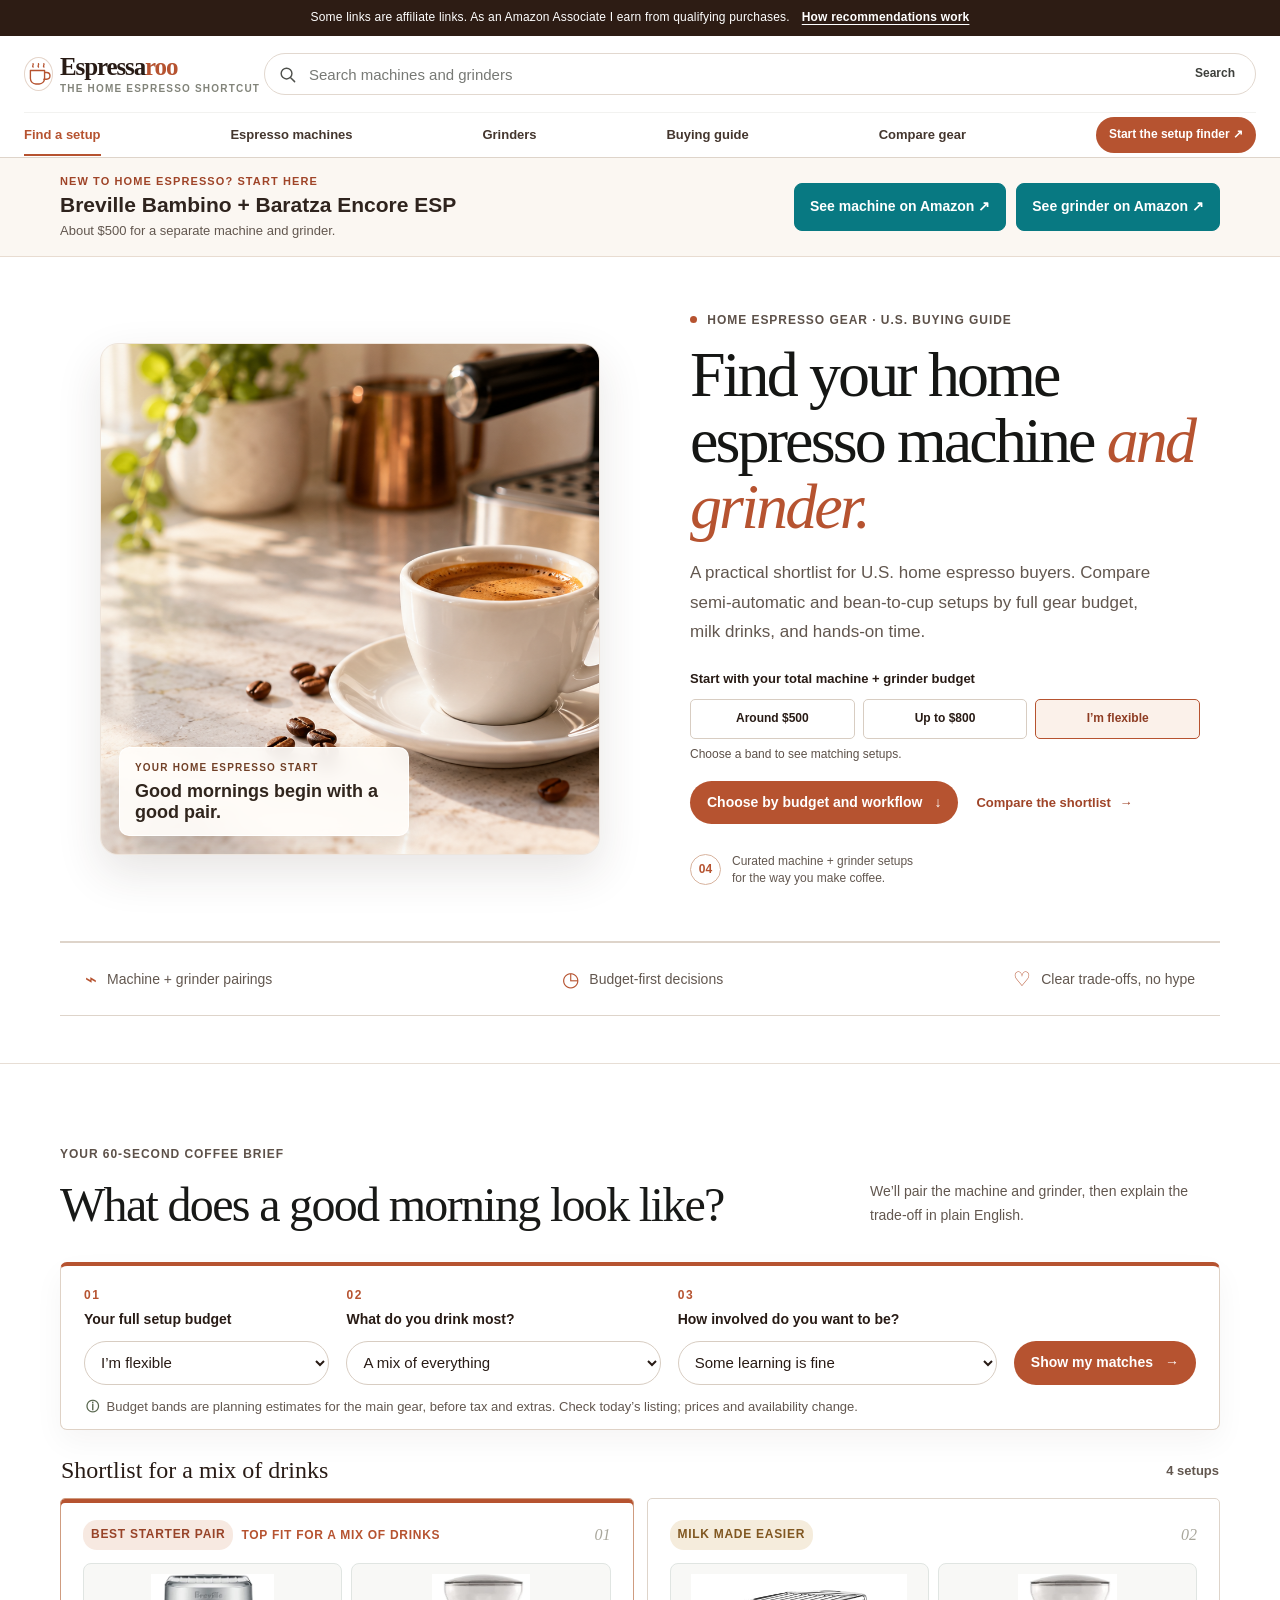
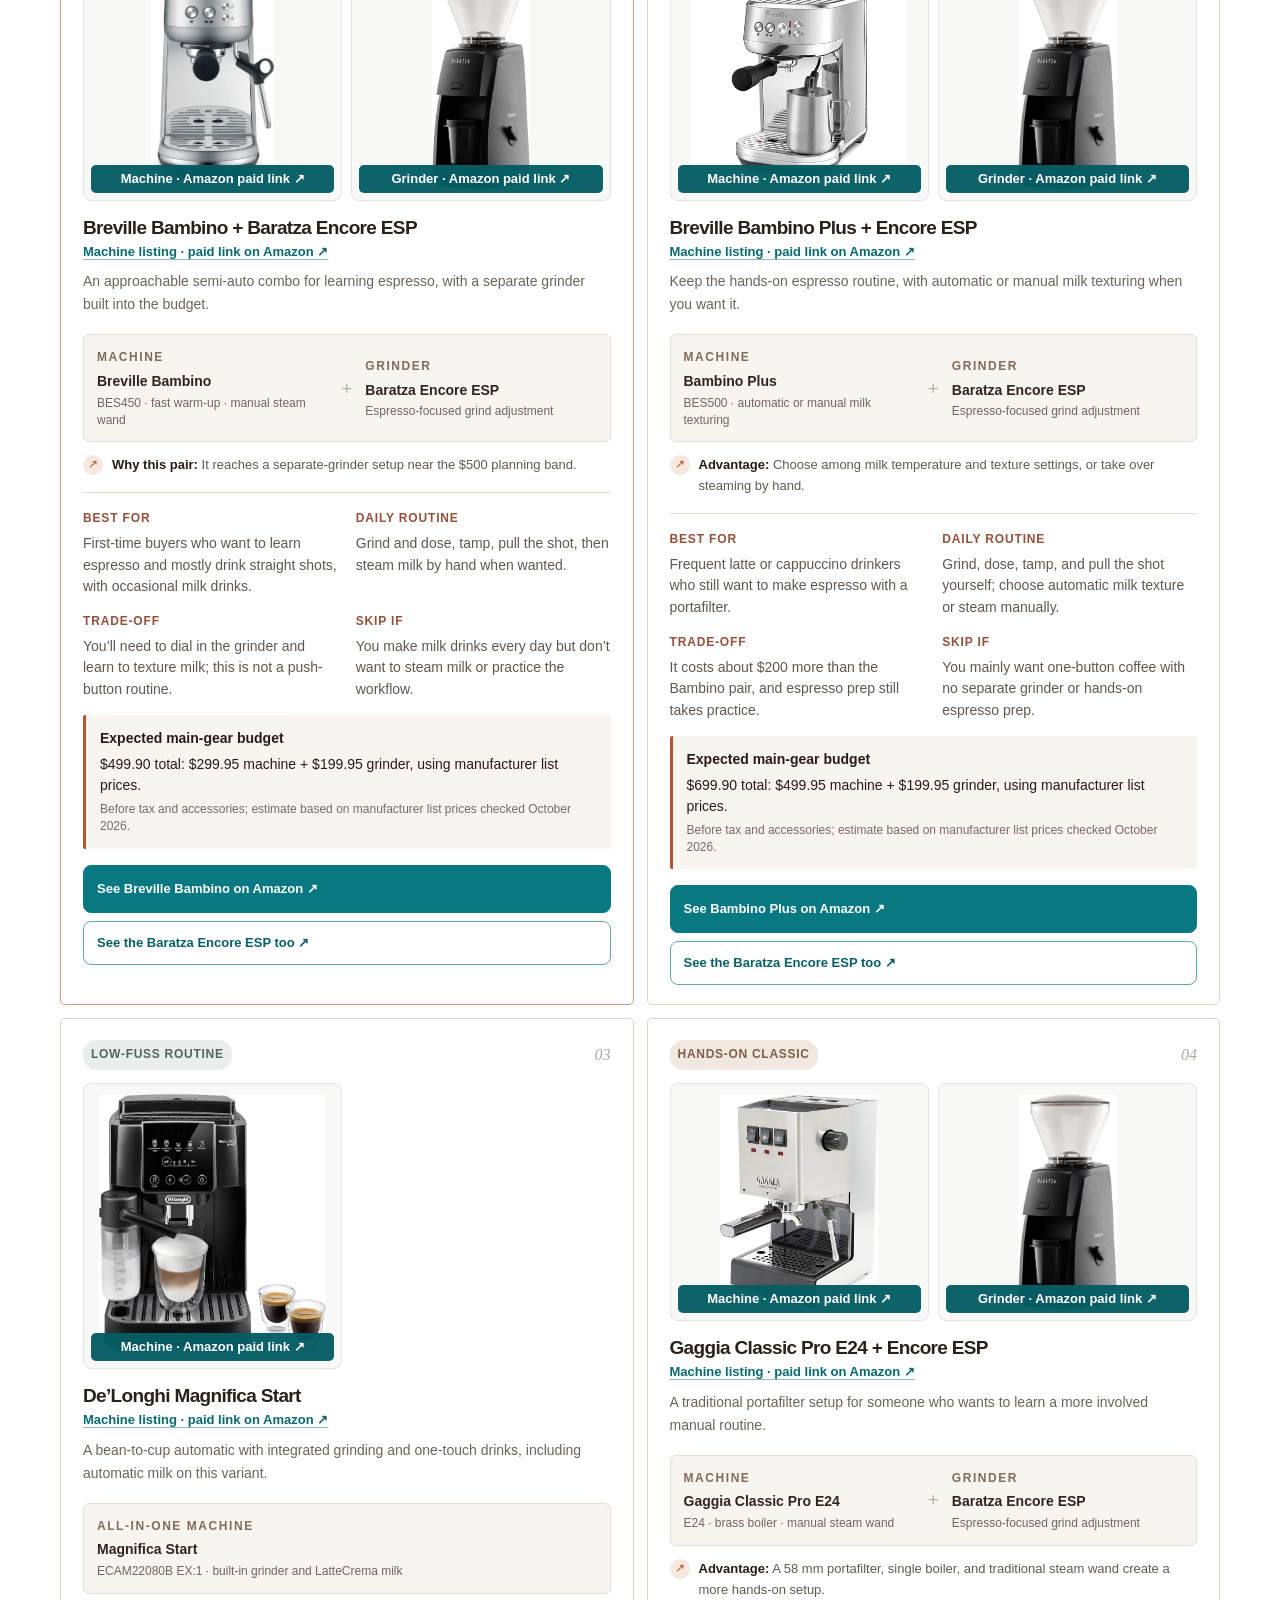
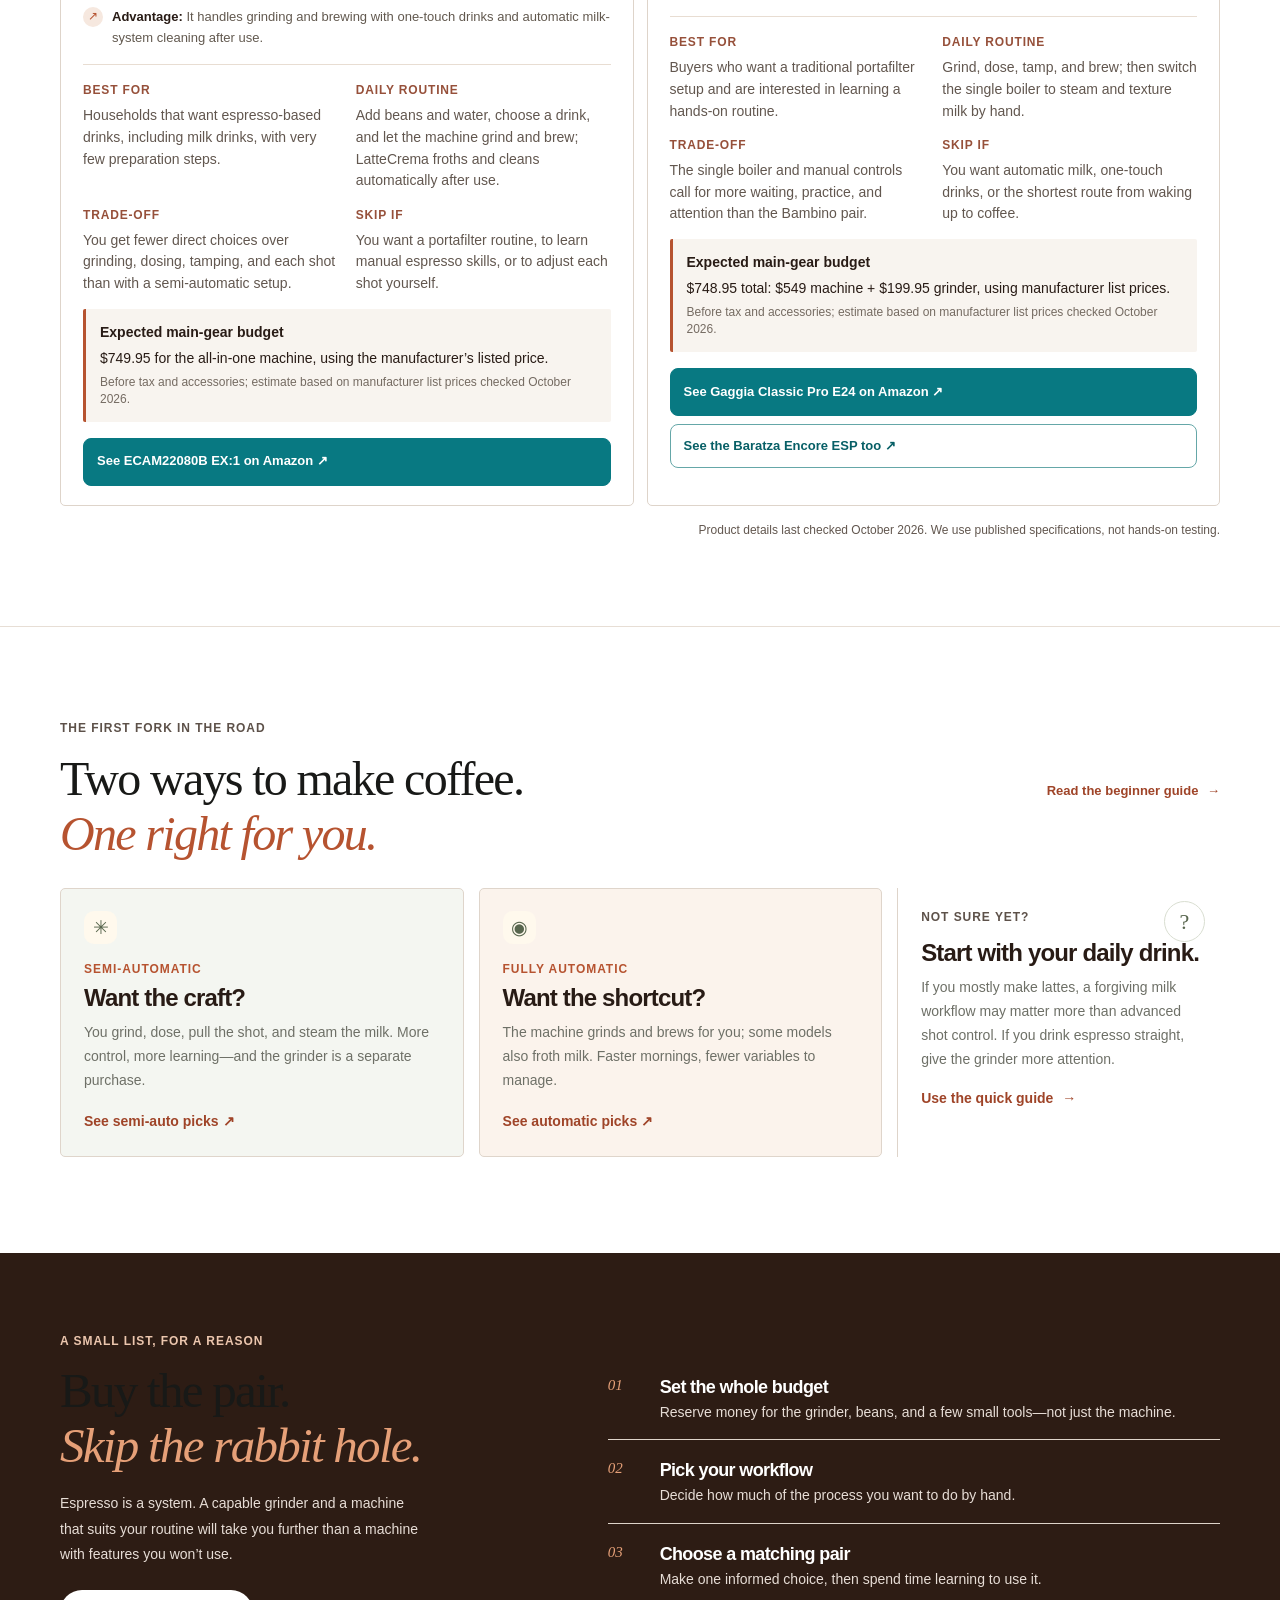
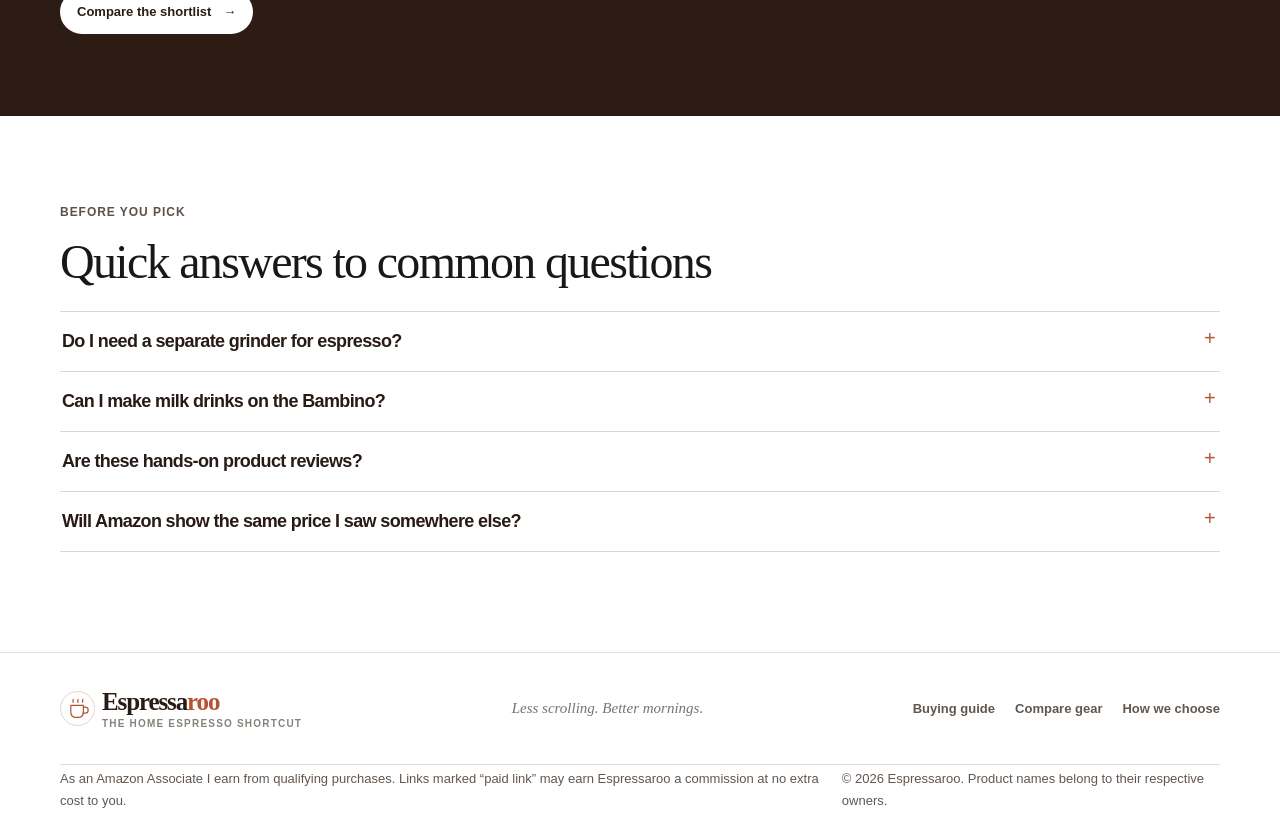
==== commit f080fd0d: "Remove paid link labels from purchase buttons" ====
--- a/index.html
+++ b/index.html
@@ -14,11 +14,11 @@
   <meta property="og:url" content="https://espressaroo.com/">
   <meta property="og:image" content="https://espressaroo.com/assets/espresso-hero-morning.png"><meta property="og:image:alt" content="Espresso with crema and coffee beans beside a home espresso machine."><meta name="twitter:card" content="summary_large_image"><meta name="twitter:image" content="https://espressaroo.com/assets/espresso-hero-morning.png">
   <link rel="icon" href="favicon.svg" type="image/svg+xml">
-  <link rel="stylesheet" href="styles.css?v=20261002-4">
+  <link rel="stylesheet" href="styles.css?v=20261002-5">
   <script type="application/ld+json">
   {"@context":"https://schema.org","@type":"WebSite","name":"Espressaroo","alternateName":"Espressaroo.com","url":"https://espressaroo.com/","description":"Independent home espresso machine and grinder recommendations."}
   </script>
-  <script src="app.js?v=20261002-2" defer></script>
+  <script src="app.js?v=20261002-4" defer></script>
 </head>
 <body>
   <a class="skip-link" href="#main">Skip to content</a>
@@ -60,8 +60,8 @@
         <span>About $500 for a separate machine and grinder.</span>
       </div>
       <div class="starter-strip-links">
-        <a class="button affiliate-link" href="https://www.amazon.com/dp/B0B1JPPG2L?tag=cofmac93-20" target="_blank" rel="sponsored nofollow noopener">See machine on Amazon <span>(paid link)</span> ↗</a>
-        <a class="button affiliate-link" href="https://www.amazon.com/dp/B0BW272XCV?tag=cofmac93-20" target="_blank" rel="sponsored nofollow noopener">See grinder on Amazon <span>(paid link)</span> ↗</a>
+        <a class="button product-link" href="https://www.amazon.com/dp/B0B1JPPG2L?tag=cofmac93-20" target="_blank" rel="sponsored nofollow noopener">See machine on Amazon ↗</a>
+        <a class="button product-link" href="https://www.amazon.com/dp/B0BW272XCV?tag=cofmac93-20" target="_blank" rel="sponsored nofollow noopener">See grinder on Amazon ↗</a>
       </div>
     </div>
   </aside>
@@ -123,20 +123,20 @@
         <div class="results-topline"><p id="results-summary" aria-live="polite">A practical shortlist for your answers</p><span class="results-count" id="results-count">4 setups</span></div>
         <div class="results-grid" id="results-grid" aria-live="polite">
           <article class="setup-card featured-card"><div class="card-topline"><span class="pill pill-green">BEST STARTER PAIR</span><span class="card-index">01</span></div><div class="setup-product-gallery">
-<figure class="product-photo-card"><img src="assets/breville-bambino.jpg" alt="Breville Bambino espresso machine" loading="lazy" decoding="async"><figcaption><a class="product-photo-cta affiliate-link" href="https://www.amazon.com/dp/B0B1JPPG2L?tag=cofmac93-20" target="_blank" rel="sponsored nofollow noopener">Machine · Amazon paid link ↗</a></figcaption></figure>
-<figure class="product-photo-card"><img src="assets/baratza-encore-esp.jpg" alt="Baratza Encore ESP coffee grinder" loading="lazy" decoding="async"><figcaption><a class="product-photo-cta affiliate-link" href="https://www.amazon.com/dp/B0BW272XCV?tag=cofmac93-20" target="_blank" rel="sponsored nofollow noopener">Grinder · Amazon paid link ↗</a></figcaption></figure>
-</div><h3>Breville Bambino + Baratza Encore ESP</h3><p class="product-title-note"><a class="product-title-link affiliate-link" href="https://www.amazon.com/dp/B0B1JPPG2L?tag=cofmac93-20" target="_blank" rel="sponsored nofollow noopener">Machine listing · paid link on Amazon ↗</a></p><p class="card-intro">An approachable semi-auto combo for learning espresso, with a separate grinder built into the budget.</p><div class="pairing"><div><span class="pair-label">MACHINE</span><strong>Breville Bambino</strong><small>BES450 · fast warm-up · manual steam wand</small></div><span class="pair-plus">+</span><div><span class="pair-label">GRINDER</span><strong>Baratza Encore ESP</strong><small>Espresso-focused grind adjustment</small></div></div><div class="card-verdict"><span class="verdict-icon">↗</span><p><b>Why this pair:</b> it reaches a separate-grinder setup near the $500 planning band.</p></div><dl class="recommendation-facts"><div><dt>Best for</dt><dd>First-time buyers who want to learn espresso and mostly drink straight shots, with occasional milk drinks.</dd></div><div><dt>Daily routine</dt><dd>Grind and dose, tamp, pull the shot, then steam milk by hand when wanted.</dd></div><div><dt>Trade-off</dt><dd>You’ll need to dial in the grinder and learn to texture milk; this is not a push-button routine.</dd></div><div><dt>Skip if</dt><dd>You make milk drinks every day but don’t want to steam milk or practice the workflow.</dd></div></dl><p class="gear-budget"><b>Expected main-gear budget</b><span>$499.90 total: $299.95 machine + $199.95 grinder, using manufacturer list prices.</span><small>Before tax and accessories; estimate based on manufacturer list prices checked October 2026.</small></p><a class="button button-card affiliate-link" href="https://www.amazon.com/dp/B0B1JPPG2L?tag=cofmac93-20" target="_blank" rel="sponsored nofollow noopener">See Bambino on Amazon <span>(paid link)</span> ↗</a><a class="secondary-card-link affiliate-link" href="https://www.amazon.com/dp/B0BW272XCV?tag=cofmac93-20" target="_blank" rel="sponsored nofollow noopener">See the Encore ESP too <span>(paid link)</span> ↗</a></article>
+<figure class="product-photo-card"><img src="assets/breville-bambino.jpg" alt="Breville Bambino espresso machine" loading="lazy" decoding="async"><figcaption><a class="product-photo-cta product-link" href="https://www.amazon.com/dp/B0B1JPPG2L?tag=cofmac93-20" target="_blank" rel="sponsored nofollow noopener">Machine · Amazon paid link ↗</a></figcaption></figure>
+<figure class="product-photo-card"><img src="assets/baratza-encore-esp.jpg" alt="Baratza Encore ESP coffee grinder" loading="lazy" decoding="async"><figcaption><a class="product-photo-cta product-link" href="https://www.amazon.com/dp/B0BW272XCV?tag=cofmac93-20" target="_blank" rel="sponsored nofollow noopener">Grinder · Amazon paid link ↗</a></figcaption></figure>
+</div><h3>Breville Bambino + Baratza Encore ESP</h3><p class="product-title-note"><a class="product-title-link product-link" href="https://www.amazon.com/dp/B0B1JPPG2L?tag=cofmac93-20" target="_blank" rel="sponsored nofollow noopener">Machine listing · paid link on Amazon ↗</a></p><p class="card-intro">An approachable semi-auto combo for learning espresso, with a separate grinder built into the budget.</p><div class="pairing"><div><span class="pair-label">MACHINE</span><strong>Breville Bambino</strong><small>BES450 · fast warm-up · manual steam wand</small></div><span class="pair-plus">+</span><div><span class="pair-label">GRINDER</span><strong>Baratza Encore ESP</strong><small>Espresso-focused grind adjustment</small></div></div><div class="card-verdict"><span class="verdict-icon">↗</span><p><b>Why this pair:</b> it reaches a separate-grinder setup near the $500 planning band.</p></div><dl class="recommendation-facts"><div><dt>Best for</dt><dd>First-time buyers who want to learn espresso and mostly drink straight shots, with occasional milk drinks.</dd></div><div><dt>Daily routine</dt><dd>Grind and dose, tamp, pull the shot, then steam milk by hand when wanted.</dd></div><div><dt>Trade-off</dt><dd>You’ll need to dial in the grinder and learn to texture milk; this is not a push-button routine.</dd></div><div><dt>Skip if</dt><dd>You make milk drinks every day but don’t want to steam milk or practice the workflow.</dd></div></dl><p class="gear-budget"><b>Expected main-gear budget</b><span>$499.90 total: $299.95 machine + $199.95 grinder, using manufacturer list prices.</span><small>Before tax and accessories; estimate based on manufacturer list prices checked October 2026.</small></p><a class="button button-card product-link" href="https://www.amazon.com/dp/B0B1JPPG2L?tag=cofmac93-20" target="_blank" rel="sponsored nofollow noopener">See Bambino on Amazon ↗</a><a class="secondary-card-link product-link" href="https://www.amazon.com/dp/B0BW272XCV?tag=cofmac93-20" target="_blank" rel="sponsored nofollow noopener">See the Encore ESP too ↗</a></article>
           <article class="setup-card"><div class="card-topline"><span class="pill pill-amber">MILK MADE EASIER</span><span class="card-index">02</span></div><div class="setup-product-gallery">
-<figure class="product-photo-card"><img src="assets/breville-bambino-plus.jpg" alt="Breville Bambino Plus espresso machine" loading="lazy" decoding="async"><figcaption><a class="product-photo-cta affiliate-link" href="https://www.amazon.com/dp/B07JVD78TT?tag=cofmac93-20" target="_blank" rel="sponsored nofollow noopener">Machine · Amazon paid link ↗</a></figcaption></figure>
-<figure class="product-photo-card"><img src="assets/baratza-encore-esp.jpg" alt="Baratza Encore ESP coffee grinder" loading="lazy" decoding="async"><figcaption><a class="product-photo-cta affiliate-link" href="https://www.amazon.com/dp/B0BW272XCV?tag=cofmac93-20" target="_blank" rel="sponsored nofollow noopener">Grinder · Amazon paid link ↗</a></figcaption></figure>
-</div><h3>Breville Bambino Plus + Encore ESP</h3><p class="product-title-note"><a class="product-title-link affiliate-link" href="https://www.amazon.com/dp/B07JVD78TT?tag=cofmac93-20" target="_blank" rel="sponsored nofollow noopener">Machine listing · paid link on Amazon ↗</a></p><p class="card-intro">Keep the hands-on espresso routine, with automatic or manual milk texturing when you want it.</p><div class="pairing"><div><span class="pair-label">MACHINE</span><strong>Bambino Plus</strong><small>BES500 · automatic or manual milk texturing</small></div><span class="pair-plus">+</span><div><span class="pair-label">GRINDER</span><strong>Encore ESP</strong><small>Espresso-focused grind adjustment</small></div></div><div class="card-verdict"><span class="verdict-icon">↗</span><p><b>Advantage:</b> choose among milk temperature and texture settings, or take over steaming by hand.</p></div><dl class="recommendation-facts"><div><dt>Best for</dt><dd>Frequent latte or cappuccino drinkers who still want to make espresso with a portafilter.</dd></div><div><dt>Daily routine</dt><dd>Grind, dose, tamp, and pull the shot yourself; choose automatic milk texture or steam manually.</dd></div><div><dt>Trade-off</dt><dd>It costs about $200 more than the Bambino pair, and espresso prep still takes practice.</dd></div><div><dt>Skip if</dt><dd>You mainly want one-button coffee with no separate grinder or hands-on espresso prep.</dd></div></dl><p class="gear-budget"><b>Expected main-gear budget</b><span>$699.90 total: $499.95 machine + $199.95 grinder, using manufacturer list prices.</span><small>Before tax and accessories; estimate based on manufacturer list prices checked October 2026.</small></p><a class="button button-card affiliate-link" href="https://www.amazon.com/dp/B07JVD78TT?tag=cofmac93-20" target="_blank" rel="sponsored nofollow noopener">See Bambino Plus on Amazon <span>(paid link)</span> ↗</a><a class="secondary-card-link affiliate-link" href="https://www.amazon.com/dp/B0BW272XCV?tag=cofmac93-20" target="_blank" rel="sponsored nofollow noopener">See the Encore ESP too <span>(paid link)</span> ↗</a></article>
+<figure class="product-photo-card"><img src="assets/breville-bambino-plus.jpg" alt="Breville Bambino Plus espresso machine" loading="lazy" decoding="async"><figcaption><a class="product-photo-cta product-link" href="https://www.amazon.com/dp/B07JVD78TT?tag=cofmac93-20" target="_blank" rel="sponsored nofollow noopener">Machine · Amazon paid link ↗</a></figcaption></figure>
+<figure class="product-photo-card"><img src="assets/baratza-encore-esp.jpg" alt="Baratza Encore ESP coffee grinder" loading="lazy" decoding="async"><figcaption><a class="product-photo-cta product-link" href="https://www.amazon.com/dp/B0BW272XCV?tag=cofmac93-20" target="_blank" rel="sponsored nofollow noopener">Grinder · Amazon paid link ↗</a></figcaption></figure>
+</div><h3>Breville Bambino Plus + Encore ESP</h3><p class="product-title-note"><a class="product-title-link product-link" href="https://www.amazon.com/dp/B07JVD78TT?tag=cofmac93-20" target="_blank" rel="sponsored nofollow noopener">Machine listing · paid link on Amazon ↗</a></p><p class="card-intro">Keep the hands-on espresso routine, with automatic or manual milk texturing when you want it.</p><div class="pairing"><div><span class="pair-label">MACHINE</span><strong>Bambino Plus</strong><small>BES500 · automatic or manual milk texturing</small></div><span class="pair-plus">+</span><div><span class="pair-label">GRINDER</span><strong>Encore ESP</strong><small>Espresso-focused grind adjustment</small></div></div><div class="card-verdict"><span class="verdict-icon">↗</span><p><b>Advantage:</b> choose among milk temperature and texture settings, or take over steaming by hand.</p></div><dl class="recommendation-facts"><div><dt>Best for</dt><dd>Frequent latte or cappuccino drinkers who still want to make espresso with a portafilter.</dd></div><div><dt>Daily routine</dt><dd>Grind, dose, tamp, and pull the shot yourself; choose automatic milk texture or steam manually.</dd></div><div><dt>Trade-off</dt><dd>It costs about $200 more than the Bambino pair, and espresso prep still takes practice.</dd></div><div><dt>Skip if</dt><dd>You mainly want one-button coffee with no separate grinder or hands-on espresso prep.</dd></div></dl><p class="gear-budget"><b>Expected main-gear budget</b><span>$699.90 total: $499.95 machine + $199.95 grinder, using manufacturer list prices.</span><small>Before tax and accessories; estimate based on manufacturer list prices checked October 2026.</small></p><a class="button button-card product-link" href="https://www.amazon.com/dp/B07JVD78TT?tag=cofmac93-20" target="_blank" rel="sponsored nofollow noopener">See Bambino Plus on Amazon ↗</a><a class="secondary-card-link product-link" href="https://www.amazon.com/dp/B0BW272XCV?tag=cofmac93-20" target="_blank" rel="sponsored nofollow noopener">See the Encore ESP too ↗</a></article>
           <article class="setup-card"><div class="card-topline"><span class="pill pill-blue">LOW-FUSS ROUTINE</span><span class="card-index">03</span></div><div class="setup-product-gallery single-product-gallery">
-<figure class="product-photo-card"><img src="assets/delonghi-magnifica-start.jpg" alt="De'Longhi Magnifica Start espresso machine" loading="lazy" decoding="async"><figcaption><a class="product-photo-cta affiliate-link" href="https://www.amazon.com/dp/B0D5JQK6VQ?tag=cofmac93-20" target="_blank" rel="sponsored nofollow noopener">Machine · Amazon paid link ↗</a></figcaption></figure>
-</div><h3>De’Longhi Magnifica Start</h3><p class="product-title-note"><a class="product-title-link affiliate-link" href="https://www.amazon.com/dp/B0D5JQK6VQ?tag=cofmac93-20" target="_blank" rel="sponsored nofollow noopener">Machine listing · paid link on Amazon ↗</a></p><p class="card-intro">A bean-to-cup automatic with integrated grinding and one-touch drinks, including automatic milk on this variant.</p><div class="pairing single-pair"><div><span class="pair-label">ALL-IN-ONE MACHINE</span><strong>Magnifica Start</strong><small>ECAM22080B EX:1 · built-in grinder and LatteCrema milk</small></div></div><div class="card-verdict"><span class="verdict-icon">↗</span><p><b>Advantage:</b> the machine handles grinding, brewing, milk frothing, and automatic cleaning of the milk system after use.</p></div><dl class="recommendation-facts"><div><dt>Best for</dt><dd>Households that want espresso-based drinks, including milk drinks, with very few preparation steps.</dd></div><div><dt>Daily routine</dt><dd>Add beans and water, choose a drink, and let the machine grind and brew; LatteCrema froths and cleans automatically after use.</dd></div><div><dt>Trade-off</dt><dd>You get fewer direct choices over grinding, dosing, tamping, and each shot than with a semi-automatic setup.</dd></div><div><dt>Skip if</dt><dd>You want a portafilter routine, to learn manual espresso skills, or to adjust each shot yourself.</dd></div></dl><p class="gear-budget"><b>Expected main-gear budget</b><span>$749.95 for the all-in-one machine, using the manufacturer’s listed price.</span><small>Before tax and accessories; estimate based on manufacturer list prices checked October 2026.</small></p><a class="button button-card affiliate-link" href="https://www.amazon.com/dp/B0D5JQK6VQ?tag=cofmac93-20" target="_blank" rel="sponsored nofollow noopener">See ECAM22080B EX:1 on Amazon <span>(paid link)</span> ↗</a></article>
+<figure class="product-photo-card"><img src="assets/delonghi-magnifica-start.jpg" alt="De'Longhi Magnifica Start espresso machine" loading="lazy" decoding="async"><figcaption><a class="product-photo-cta product-link" href="https://www.amazon.com/dp/B0D5JQK6VQ?tag=cofmac93-20" target="_blank" rel="sponsored nofollow noopener">Machine · Amazon paid link ↗</a></figcaption></figure>
+</div><h3>De’Longhi Magnifica Start</h3><p class="product-title-note"><a class="product-title-link product-link" href="https://www.amazon.com/dp/B0D5JQK6VQ?tag=cofmac93-20" target="_blank" rel="sponsored nofollow noopener">Machine listing · paid link on Amazon ↗</a></p><p class="card-intro">A bean-to-cup automatic with integrated grinding and one-touch drinks, including automatic milk on this variant.</p><div class="pairing single-pair"><div><span class="pair-label">ALL-IN-ONE MACHINE</span><strong>Magnifica Start</strong><small>ECAM22080B EX:1 · built-in grinder and LatteCrema milk</small></div></div><div class="card-verdict"><span class="verdict-icon">↗</span><p><b>Advantage:</b> the machine handles grinding, brewing, milk frothing, and automatic cleaning of the milk system after use.</p></div><dl class="recommendation-facts"><div><dt>Best for</dt><dd>Households that want espresso-based drinks, including milk drinks, with very few preparation steps.</dd></div><div><dt>Daily routine</dt><dd>Add beans and water, choose a drink, and let the machine grind and brew; LatteCrema froths and cleans automatically after use.</dd></div><div><dt>Trade-off</dt><dd>You get fewer direct choices over grinding, dosing, tamping, and each shot than with a semi-automatic setup.</dd></div><div><dt>Skip if</dt><dd>You want a portafilter routine, to learn manual espresso skills, or to adjust each shot yourself.</dd></div></dl><p class="gear-budget"><b>Expected main-gear budget</b><span>$749.95 for the all-in-one machine, using the manufacturer’s listed price.</span><small>Before tax and accessories; estimate based on manufacturer list prices checked October 2026.</small></p><a class="button button-card product-link" href="https://www.amazon.com/dp/B0D5JQK6VQ?tag=cofmac93-20" target="_blank" rel="sponsored nofollow noopener">See ECAM22080B EX:1 on Amazon ↗</a></article>
           <article class="setup-card"><div class="card-topline"><span class="pill pill-rose">HANDS-ON CLASSIC</span><span class="card-index">04</span></div><div class="setup-product-gallery">
-<figure class="product-photo-card"><img src="assets/gaggia-classic-pro-e24.jpg" alt="Gaggia Classic Pro E24 espresso machine" loading="lazy" decoding="async"><figcaption><a class="product-photo-cta affiliate-link" href="https://www.amazon.com/dp/B07RQ3NL76?tag=cofmac93-20" target="_blank" rel="sponsored nofollow noopener">Machine · Amazon paid link ↗</a></figcaption></figure>
-<figure class="product-photo-card"><img src="assets/baratza-encore-esp.jpg" alt="Baratza Encore ESP coffee grinder" loading="lazy" decoding="async"><figcaption><a class="product-photo-cta affiliate-link" href="https://www.amazon.com/dp/B0BW272XCV?tag=cofmac93-20" target="_blank" rel="sponsored nofollow noopener">Grinder · Amazon paid link ↗</a></figcaption></figure>
-</div><h3>Gaggia Classic Pro E24 + Encore ESP</h3><p class="product-title-note"><a class="product-title-link affiliate-link" href="https://www.amazon.com/dp/B07RQ3NL76?tag=cofmac93-20" target="_blank" rel="sponsored nofollow noopener">Machine listing · paid link on Amazon ↗</a></p><p class="card-intro">A traditional portafilter setup for someone who wants to learn a more involved manual routine.</p><div class="pairing"><div><span class="pair-label">MACHINE</span><strong>Gaggia Classic Pro E24</strong><small>Lead-free brass boiler · manual steam wand</small></div><span class="pair-plus">+</span><div><span class="pair-label">GRINDER</span><strong>Baratza Encore ESP</strong><small>Espresso-focused grind adjustment</small></div></div><div class="card-verdict"><span class="verdict-icon">↗</span><p><b>Advantage:</b> a 58 mm portafilter, single boiler, and traditional steam wand create a more hands-on setup.</p></div><dl class="recommendation-facts"><div><dt>Best for</dt><dd>Buyers who want a traditional portafilter setup and are interested in learning a hands-on routine.</dd></div><div><dt>Daily routine</dt><dd>Grind, dose, tamp, and brew; then switch the single boiler to steam and texture milk by hand.</dd></div><div><dt>Trade-off</dt><dd>The single boiler and manual controls call for more waiting, practice, and attention than the Bambino pair.</dd></div><div><dt>Skip if</dt><dd>You want automatic milk, one-touch drinks, or the shortest route from waking up to coffee.</dd></div></dl><p class="gear-budget"><b>Expected main-gear budget</b><span>$748.95 total: $549 machine + $199.95 grinder, using manufacturer list prices.</span><small>Before tax and accessories; estimate based on manufacturer list prices checked October 2026.</small></p><a class="button button-card affiliate-link" href="https://www.amazon.com/dp/B07RQ3NL76?tag=cofmac93-20" target="_blank" rel="sponsored nofollow noopener">See Gaggia E24 on Amazon <span>(paid link)</span> ↗</a><a class="secondary-card-link affiliate-link" href="https://www.amazon.com/dp/B0BW272XCV?tag=cofmac93-20" target="_blank" rel="sponsored nofollow noopener">See the Encore ESP too <span>(paid link)</span> ↗</a></article>
+<figure class="product-photo-card"><img src="assets/gaggia-classic-pro-e24.jpg" alt="Gaggia Classic Pro E24 espresso machine" loading="lazy" decoding="async"><figcaption><a class="product-photo-cta product-link" href="https://www.amazon.com/dp/B07RQ3NL76?tag=cofmac93-20" target="_blank" rel="sponsored nofollow noopener">Machine · Amazon paid link ↗</a></figcaption></figure>
+<figure class="product-photo-card"><img src="assets/baratza-encore-esp.jpg" alt="Baratza Encore ESP coffee grinder" loading="lazy" decoding="async"><figcaption><a class="product-photo-cta product-link" href="https://www.amazon.com/dp/B0BW272XCV?tag=cofmac93-20" target="_blank" rel="sponsored nofollow noopener">Grinder · Amazon paid link ↗</a></figcaption></figure>
+</div><h3>Gaggia Classic Pro E24 + Encore ESP</h3><p class="product-title-note"><a class="product-title-link product-link" href="https://www.amazon.com/dp/B07RQ3NL76?tag=cofmac93-20" target="_blank" rel="sponsored nofollow noopener">Machine listing · paid link on Amazon ↗</a></p><p class="card-intro">A traditional portafilter setup for someone who wants to learn a more involved manual routine.</p><div class="pairing"><div><span class="pair-label">MACHINE</span><strong>Gaggia Classic Pro E24</strong><small>Lead-free brass boiler · manual steam wand</small></div><span class="pair-plus">+</span><div><span class="pair-label">GRINDER</span><strong>Baratza Encore ESP</strong><small>Espresso-focused grind adjustment</small></div></div><div class="card-verdict"><span class="verdict-icon">↗</span><p><b>Advantage:</b> a 58 mm portafilter, single boiler, and traditional steam wand create a more hands-on setup.</p></div><dl class="recommendation-facts"><div><dt>Best for</dt><dd>Buyers who want a traditional portafilter setup and are interested in learning a hands-on routine.</dd></div><div><dt>Daily routine</dt><dd>Grind, dose, tamp, and brew; then switch the single boiler to steam and texture milk by hand.</dd></div><div><dt>Trade-off</dt><dd>The single boiler and manual controls call for more waiting, practice, and attention than the Bambino pair.</dd></div><div><dt>Skip if</dt><dd>You want automatic milk, one-touch drinks, or the shortest route from waking up to coffee.</dd></div></dl><p class="gear-budget"><b>Expected main-gear budget</b><span>$748.95 total: $549 machine + $199.95 grinder, using manufacturer list prices.</span><small>Before tax and accessories; estimate based on manufacturer list prices checked October 2026.</small></p><a class="button button-card product-link" href="https://www.amazon.com/dp/B07RQ3NL76?tag=cofmac93-20" target="_blank" rel="sponsored nofollow noopener">See Gaggia E24 on Amazon ↗</a><a class="secondary-card-link product-link" href="https://www.amazon.com/dp/B0BW272XCV?tag=cofmac93-20" target="_blank" rel="sponsored nofollow noopener">See the Encore ESP too ↗</a></article>
         </div>
         <noscript><p class="no-script-note">The interactive matching form needs JavaScript. The starter recommendations above and our <a href="compare.html">gear comparison</a> are available without it.</p></noscript>
         <p class="last-checked">Product details last checked October 2026. We use published specifications, not hands-on testing.</p>
--- a/styles.css
+++ b/styles.css
@@ -3759,7 +3759,7 @@
   grid-template-columns:1fr 1fr;
   gap:8px
 }
-.hero-affiliate-link,
+.hero-product-link,
 .setup-card .button-card,
 .grinder-card .button-card,
 .auto-product-copy .button-card{
@@ -3779,7 +3779,7 @@
   font-weight:750;
   line-height:1.25
 }
-.hero-affiliate-link:hover,
+.hero-product-link:hover,
 .setup-card .button-card:hover,
 .grinder-card .button-card:hover,
 .auto-product-copy .button-card:hover{
@@ -3787,7 +3787,7 @@
   color:#fff;
   transform:translateY(-1px)
 }
-.hero-affiliate-link:focus-visible,
+.hero-product-link:focus-visible,
 .setup-card .button-card:focus-visible,
 .grinder-card .button-card:focus-visible,
 .auto-product-copy .button-card:focus-visible,
@@ -3796,7 +3796,7 @@
   outline:3px solid #b16a43;
   outline-offset:3px
 }
-.hero-affiliate-link>span,
+.hero-product-link>span,
 .setup-card .button-card>span,
 .grinder-card .button-card>span,
 .auto-product-copy .button-card>span{
@@ -3941,7 +3941,7 @@
   .hero-starter-links{
     grid-template-columns:1fr
   }
-  .hero-affiliate-link{
+  .hero-product-link{
     min-height:46px
   }
   .hero-photo{
@@ -3964,30 +3964,30 @@
   --action-teal-hover:#055d64
 }
 .starter-strip-links .button,
-.setup-card .button-card.affiliate-link,
-.grinder-card .button-card.affiliate-link,
-.auto-product-copy .button-card.affiliate-link,
-.comparison-table .table-link.affiliate-link{
+.setup-card .button-card.product-link,
+.grinder-card .button-card.product-link,
+.auto-product-copy .button-card.product-link,
+.comparison-table .table-link.product-link{
   border-color:var(--action-teal);
   background:var(--action-teal);
   color:#fff
 }
 .starter-strip-links .button:hover,
-.setup-card .button-card.affiliate-link:hover,
-.grinder-card .button-card.affiliate-link:hover,
-.auto-product-copy .button-card.affiliate-link:hover,
-.comparison-table .table-link.affiliate-link:hover{
+.setup-card .button-card.product-link:hover,
+.grinder-card .button-card.product-link:hover,
+.auto-product-copy .button-card.product-link:hover,
+.comparison-table .table-link.product-link:hover{
   border-color:var(--action-teal-hover);
   background:var(--action-teal-hover);
   color:#fff
 }
-.setup-card .secondary-card-link.affiliate-link,
-.grinder-card .secondary-card-link.affiliate-link{
+.setup-card .secondary-card-link.product-link,
+.grinder-card .secondary-card-link.product-link{
   border-color:#65a7a8;
   color:#075f66
 }
-.setup-card .secondary-card-link.affiliate-link:hover,
-.grinder-card .secondary-card-link.affiliate-link:hover{
+.setup-card .secondary-card-link.product-link:hover,
+.grinder-card .secondary-card-link.product-link:hover{
   border-color:var(--action-teal);
   background:#edf8f7;
   color:#044c52
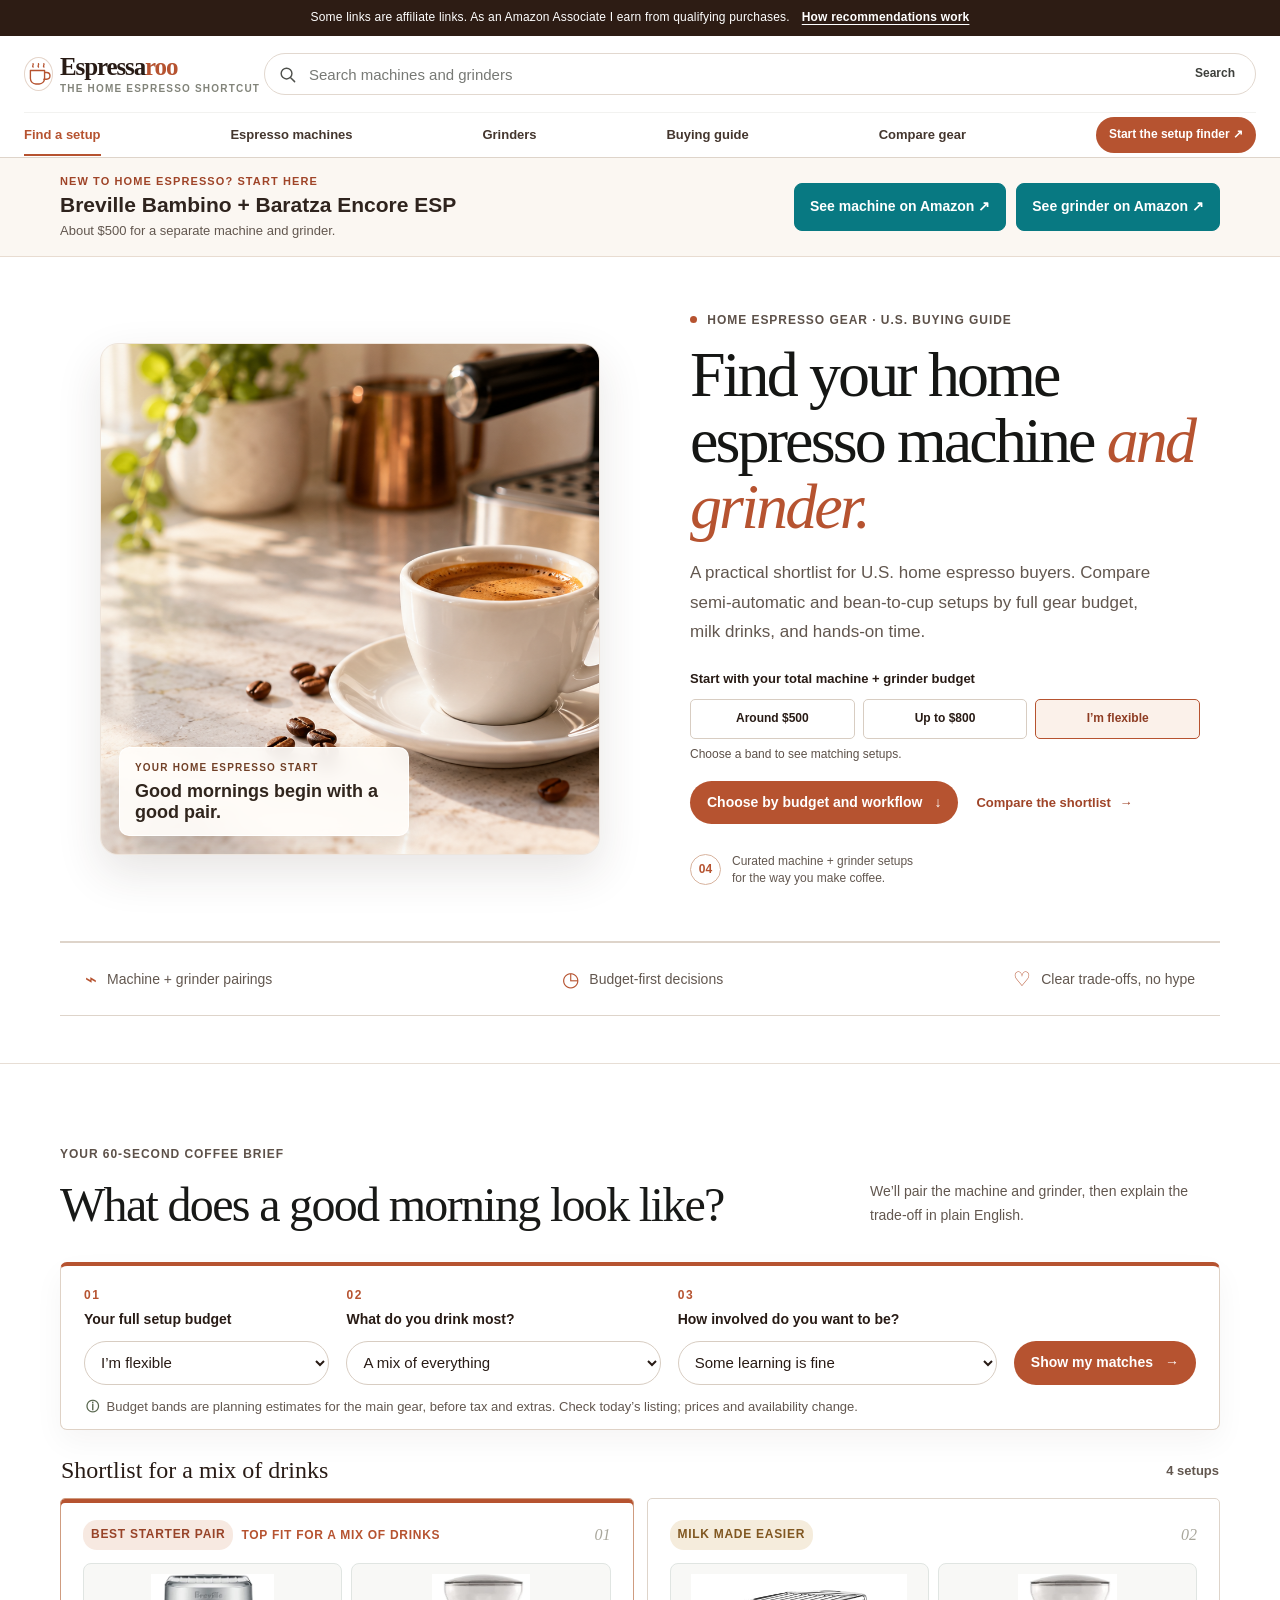
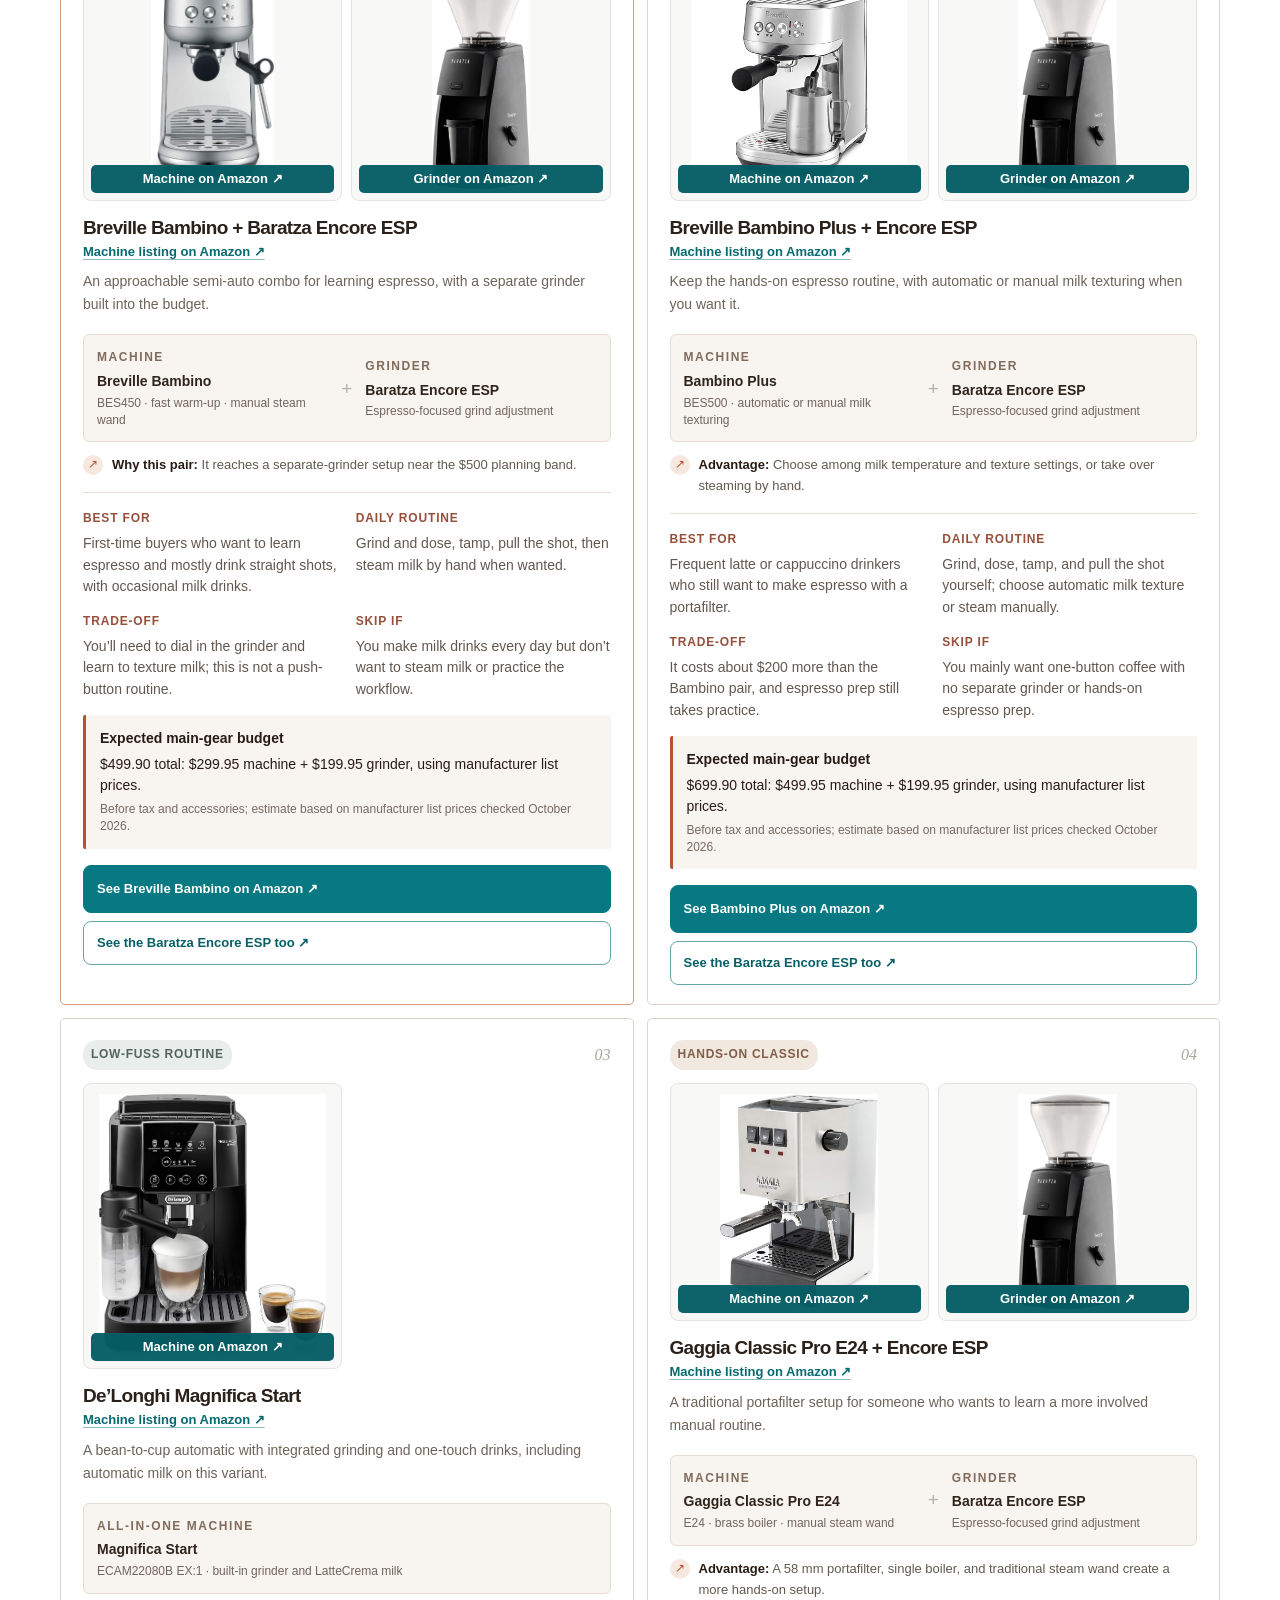
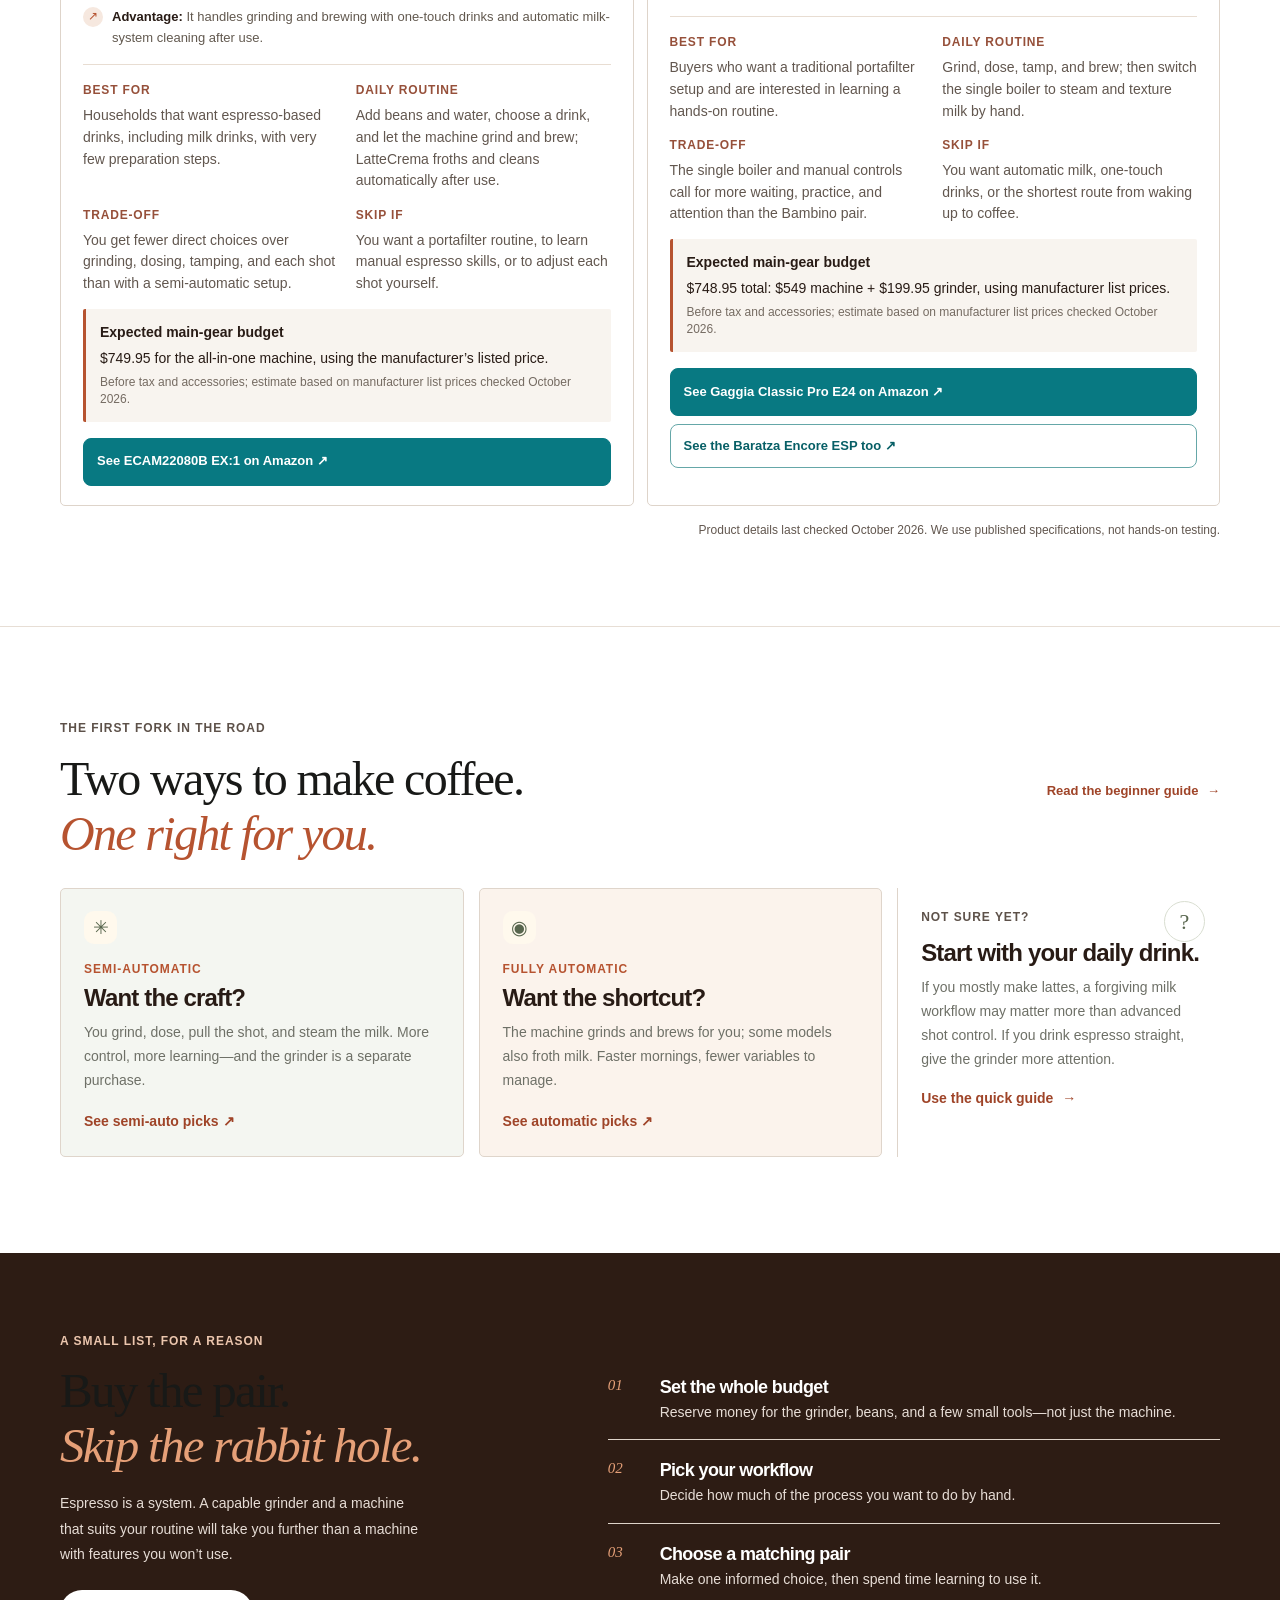
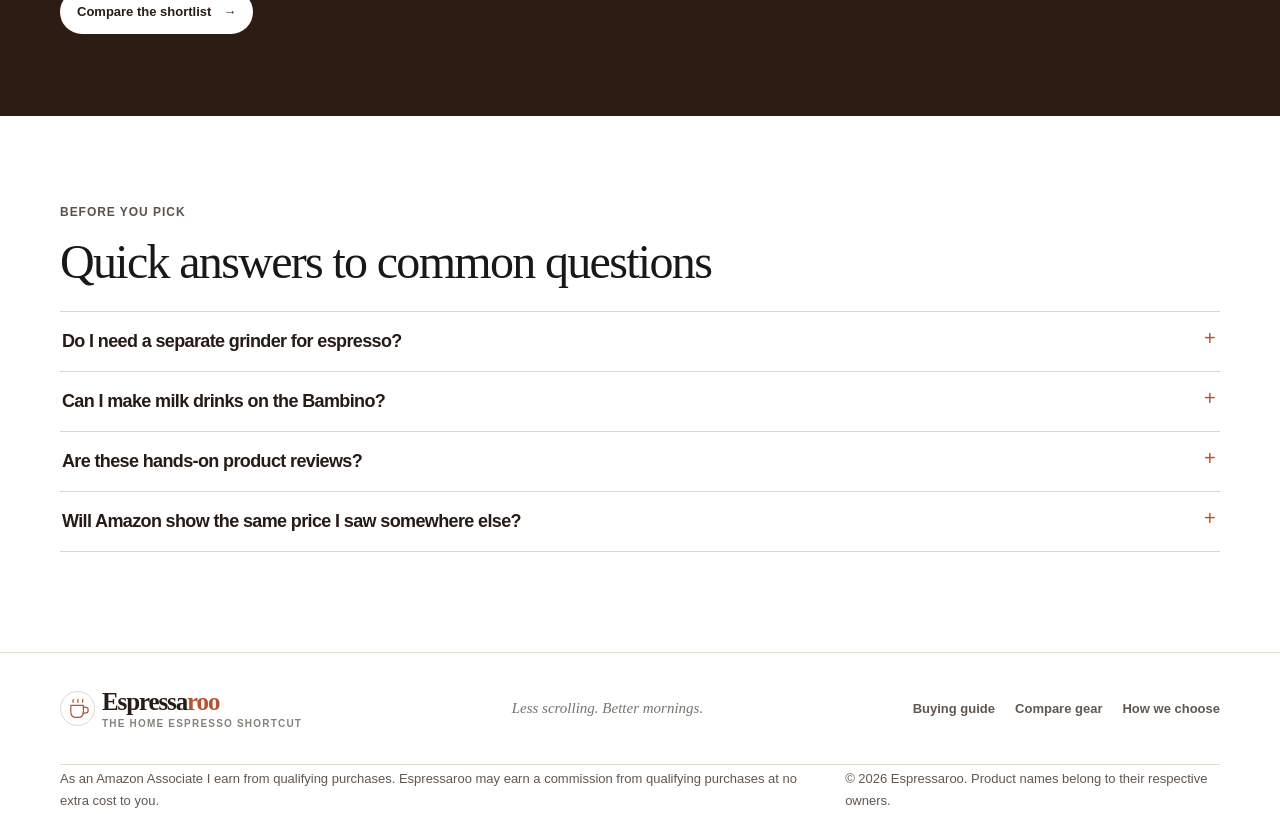
==== commit 121eac99: "Remove remaining paid link labels" ====
--- a/index.html
+++ b/index.html
@@ -18,7 +18,7 @@
   <script type="application/ld+json">
   {"@context":"https://schema.org","@type":"WebSite","name":"Espressaroo","alternateName":"Espressaroo.com","url":"https://espressaroo.com/","description":"Independent home espresso machine and grinder recommendations."}
   </script>
-  <script src="app.js?v=20261002-4" defer></script>
+  <script src="app.js?v=20261002-5" defer></script>
 </head>
 <body>
   <a class="skip-link" href="#main">Skip to content</a>
@@ -123,20 +123,20 @@
         <div class="results-topline"><p id="results-summary" aria-live="polite">A practical shortlist for your answers</p><span class="results-count" id="results-count">4 setups</span></div>
         <div class="results-grid" id="results-grid" aria-live="polite">
           <article class="setup-card featured-card"><div class="card-topline"><span class="pill pill-green">BEST STARTER PAIR</span><span class="card-index">01</span></div><div class="setup-product-gallery">
-<figure class="product-photo-card"><img src="assets/breville-bambino.jpg" alt="Breville Bambino espresso machine" loading="lazy" decoding="async"><figcaption><a class="product-photo-cta product-link" href="https://www.amazon.com/dp/B0B1JPPG2L?tag=cofmac93-20" target="_blank" rel="sponsored nofollow noopener">Machine · Amazon paid link ↗</a></figcaption></figure>
-<figure class="product-photo-card"><img src="assets/baratza-encore-esp.jpg" alt="Baratza Encore ESP coffee grinder" loading="lazy" decoding="async"><figcaption><a class="product-photo-cta product-link" href="https://www.amazon.com/dp/B0BW272XCV?tag=cofmac93-20" target="_blank" rel="sponsored nofollow noopener">Grinder · Amazon paid link ↗</a></figcaption></figure>
-</div><h3>Breville Bambino + Baratza Encore ESP</h3><p class="product-title-note"><a class="product-title-link product-link" href="https://www.amazon.com/dp/B0B1JPPG2L?tag=cofmac93-20" target="_blank" rel="sponsored nofollow noopener">Machine listing · paid link on Amazon ↗</a></p><p class="card-intro">An approachable semi-auto combo for learning espresso, with a separate grinder built into the budget.</p><div class="pairing"><div><span class="pair-label">MACHINE</span><strong>Breville Bambino</strong><small>BES450 · fast warm-up · manual steam wand</small></div><span class="pair-plus">+</span><div><span class="pair-label">GRINDER</span><strong>Baratza Encore ESP</strong><small>Espresso-focused grind adjustment</small></div></div><div class="card-verdict"><span class="verdict-icon">↗</span><p><b>Why this pair:</b> it reaches a separate-grinder setup near the $500 planning band.</p></div><dl class="recommendation-facts"><div><dt>Best for</dt><dd>First-time buyers who want to learn espresso and mostly drink straight shots, with occasional milk drinks.</dd></div><div><dt>Daily routine</dt><dd>Grind and dose, tamp, pull the shot, then steam milk by hand when wanted.</dd></div><div><dt>Trade-off</dt><dd>You’ll need to dial in the grinder and learn to texture milk; this is not a push-button routine.</dd></div><div><dt>Skip if</dt><dd>You make milk drinks every day but don’t want to steam milk or practice the workflow.</dd></div></dl><p class="gear-budget"><b>Expected main-gear budget</b><span>$499.90 total: $299.95 machine + $199.95 grinder, using manufacturer list prices.</span><small>Before tax and accessories; estimate based on manufacturer list prices checked October 2026.</small></p><a class="button button-card product-link" href="https://www.amazon.com/dp/B0B1JPPG2L?tag=cofmac93-20" target="_blank" rel="sponsored nofollow noopener">See Bambino on Amazon ↗</a><a class="secondary-card-link product-link" href="https://www.amazon.com/dp/B0BW272XCV?tag=cofmac93-20" target="_blank" rel="sponsored nofollow noopener">See the Encore ESP too ↗</a></article>
+<figure class="product-photo-card"><img src="assets/breville-bambino.jpg" alt="Breville Bambino espresso machine" loading="lazy" decoding="async"><figcaption><a class="product-photo-cta product-link" href="https://www.amazon.com/dp/B0B1JPPG2L?tag=cofmac93-20" target="_blank" rel="sponsored nofollow noopener">Machine on Amazon ↗</a></figcaption></figure>
+<figure class="product-photo-card"><img src="assets/baratza-encore-esp.jpg" alt="Baratza Encore ESP coffee grinder" loading="lazy" decoding="async"><figcaption><a class="product-photo-cta product-link" href="https://www.amazon.com/dp/B0BW272XCV?tag=cofmac93-20" target="_blank" rel="sponsored nofollow noopener">Grinder on Amazon ↗</a></figcaption></figure>
+</div><h3>Breville Bambino + Baratza Encore ESP</h3><p class="product-title-note"><a class="product-title-link product-link" href="https://www.amazon.com/dp/B0B1JPPG2L?tag=cofmac93-20" target="_blank" rel="sponsored nofollow noopener">Machine listing on Amazon ↗</a></p><p class="card-intro">An approachable semi-auto combo for learning espresso, with a separate grinder built into the budget.</p><div class="pairing"><div><span class="pair-label">MACHINE</span><strong>Breville Bambino</strong><small>BES450 · fast warm-up · manual steam wand</small></div><span class="pair-plus">+</span><div><span class="pair-label">GRINDER</span><strong>Baratza Encore ESP</strong><small>Espresso-focused grind adjustment</small></div></div><div class="card-verdict"><span class="verdict-icon">↗</span><p><b>Why this pair:</b> it reaches a separate-grinder setup near the $500 planning band.</p></div><dl class="recommendation-facts"><div><dt>Best for</dt><dd>First-time buyers who want to learn espresso and mostly drink straight shots, with occasional milk drinks.</dd></div><div><dt>Daily routine</dt><dd>Grind and dose, tamp, pull the shot, then steam milk by hand when wanted.</dd></div><div><dt>Trade-off</dt><dd>You’ll need to dial in the grinder and learn to texture milk; this is not a push-button routine.</dd></div><div><dt>Skip if</dt><dd>You make milk drinks every day but don’t want to steam milk or practice the workflow.</dd></div></dl><p class="gear-budget"><b>Expected main-gear budget</b><span>$499.90 total: $299.95 machine + $199.95 grinder, using manufacturer list prices.</span><small>Before tax and accessories; estimate based on manufacturer list prices checked October 2026.</small></p><a class="button button-card product-link" href="https://www.amazon.com/dp/B0B1JPPG2L?tag=cofmac93-20" target="_blank" rel="sponsored nofollow noopener">See Bambino on Amazon ↗</a><a class="secondary-card-link product-link" href="https://www.amazon.com/dp/B0BW272XCV?tag=cofmac93-20" target="_blank" rel="sponsored nofollow noopener">See the Encore ESP too ↗</a></article>
           <article class="setup-card"><div class="card-topline"><span class="pill pill-amber">MILK MADE EASIER</span><span class="card-index">02</span></div><div class="setup-product-gallery">
-<figure class="product-photo-card"><img src="assets/breville-bambino-plus.jpg" alt="Breville Bambino Plus espresso machine" loading="lazy" decoding="async"><figcaption><a class="product-photo-cta product-link" href="https://www.amazon.com/dp/B07JVD78TT?tag=cofmac93-20" target="_blank" rel="sponsored nofollow noopener">Machine · Amazon paid link ↗</a></figcaption></figure>
-<figure class="product-photo-card"><img src="assets/baratza-encore-esp.jpg" alt="Baratza Encore ESP coffee grinder" loading="lazy" decoding="async"><figcaption><a class="product-photo-cta product-link" href="https://www.amazon.com/dp/B0BW272XCV?tag=cofmac93-20" target="_blank" rel="sponsored nofollow noopener">Grinder · Amazon paid link ↗</a></figcaption></figure>
-</div><h3>Breville Bambino Plus + Encore ESP</h3><p class="product-title-note"><a class="product-title-link product-link" href="https://www.amazon.com/dp/B07JVD78TT?tag=cofmac93-20" target="_blank" rel="sponsored nofollow noopener">Machine listing · paid link on Amazon ↗</a></p><p class="card-intro">Keep the hands-on espresso routine, with automatic or manual milk texturing when you want it.</p><div class="pairing"><div><span class="pair-label">MACHINE</span><strong>Bambino Plus</strong><small>BES500 · automatic or manual milk texturing</small></div><span class="pair-plus">+</span><div><span class="pair-label">GRINDER</span><strong>Encore ESP</strong><small>Espresso-focused grind adjustment</small></div></div><div class="card-verdict"><span class="verdict-icon">↗</span><p><b>Advantage:</b> choose among milk temperature and texture settings, or take over steaming by hand.</p></div><dl class="recommendation-facts"><div><dt>Best for</dt><dd>Frequent latte or cappuccino drinkers who still want to make espresso with a portafilter.</dd></div><div><dt>Daily routine</dt><dd>Grind, dose, tamp, and pull the shot yourself; choose automatic milk texture or steam manually.</dd></div><div><dt>Trade-off</dt><dd>It costs about $200 more than the Bambino pair, and espresso prep still takes practice.</dd></div><div><dt>Skip if</dt><dd>You mainly want one-button coffee with no separate grinder or hands-on espresso prep.</dd></div></dl><p class="gear-budget"><b>Expected main-gear budget</b><span>$699.90 total: $499.95 machine + $199.95 grinder, using manufacturer list prices.</span><small>Before tax and accessories; estimate based on manufacturer list prices checked October 2026.</small></p><a class="button button-card product-link" href="https://www.amazon.com/dp/B07JVD78TT?tag=cofmac93-20" target="_blank" rel="sponsored nofollow noopener">See Bambino Plus on Amazon ↗</a><a class="secondary-card-link product-link" href="https://www.amazon.com/dp/B0BW272XCV?tag=cofmac93-20" target="_blank" rel="sponsored nofollow noopener">See the Encore ESP too ↗</a></article>
+<figure class="product-photo-card"><img src="assets/breville-bambino-plus.jpg" alt="Breville Bambino Plus espresso machine" loading="lazy" decoding="async"><figcaption><a class="product-photo-cta product-link" href="https://www.amazon.com/dp/B07JVD78TT?tag=cofmac93-20" target="_blank" rel="sponsored nofollow noopener">Machine on Amazon ↗</a></figcaption></figure>
+<figure class="product-photo-card"><img src="assets/baratza-encore-esp.jpg" alt="Baratza Encore ESP coffee grinder" loading="lazy" decoding="async"><figcaption><a class="product-photo-cta product-link" href="https://www.amazon.com/dp/B0BW272XCV?tag=cofmac93-20" target="_blank" rel="sponsored nofollow noopener">Grinder on Amazon ↗</a></figcaption></figure>
+</div><h3>Breville Bambino Plus + Encore ESP</h3><p class="product-title-note"><a class="product-title-link product-link" href="https://www.amazon.com/dp/B07JVD78TT?tag=cofmac93-20" target="_blank" rel="sponsored nofollow noopener">Machine listing on Amazon ↗</a></p><p class="card-intro">Keep the hands-on espresso routine, with automatic or manual milk texturing when you want it.</p><div class="pairing"><div><span class="pair-label">MACHINE</span><strong>Bambino Plus</strong><small>BES500 · automatic or manual milk texturing</small></div><span class="pair-plus">+</span><div><span class="pair-label">GRINDER</span><strong>Encore ESP</strong><small>Espresso-focused grind adjustment</small></div></div><div class="card-verdict"><span class="verdict-icon">↗</span><p><b>Advantage:</b> choose among milk temperature and texture settings, or take over steaming by hand.</p></div><dl class="recommendation-facts"><div><dt>Best for</dt><dd>Frequent latte or cappuccino drinkers who still want to make espresso with a portafilter.</dd></div><div><dt>Daily routine</dt><dd>Grind, dose, tamp, and pull the shot yourself; choose automatic milk texture or steam manually.</dd></div><div><dt>Trade-off</dt><dd>It costs about $200 more than the Bambino pair, and espresso prep still takes practice.</dd></div><div><dt>Skip if</dt><dd>You mainly want one-button coffee with no separate grinder or hands-on espresso prep.</dd></div></dl><p class="gear-budget"><b>Expected main-gear budget</b><span>$699.90 total: $499.95 machine + $199.95 grinder, using manufacturer list prices.</span><small>Before tax and accessories; estimate based on manufacturer list prices checked October 2026.</small></p><a class="button button-card product-link" href="https://www.amazon.com/dp/B07JVD78TT?tag=cofmac93-20" target="_blank" rel="sponsored nofollow noopener">See Bambino Plus on Amazon ↗</a><a class="secondary-card-link product-link" href="https://www.amazon.com/dp/B0BW272XCV?tag=cofmac93-20" target="_blank" rel="sponsored nofollow noopener">See the Encore ESP too ↗</a></article>
           <article class="setup-card"><div class="card-topline"><span class="pill pill-blue">LOW-FUSS ROUTINE</span><span class="card-index">03</span></div><div class="setup-product-gallery single-product-gallery">
-<figure class="product-photo-card"><img src="assets/delonghi-magnifica-start.jpg" alt="De'Longhi Magnifica Start espresso machine" loading="lazy" decoding="async"><figcaption><a class="product-photo-cta product-link" href="https://www.amazon.com/dp/B0D5JQK6VQ?tag=cofmac93-20" target="_blank" rel="sponsored nofollow noopener">Machine · Amazon paid link ↗</a></figcaption></figure>
-</div><h3>De’Longhi Magnifica Start</h3><p class="product-title-note"><a class="product-title-link product-link" href="https://www.amazon.com/dp/B0D5JQK6VQ?tag=cofmac93-20" target="_blank" rel="sponsored nofollow noopener">Machine listing · paid link on Amazon ↗</a></p><p class="card-intro">A bean-to-cup automatic with integrated grinding and one-touch drinks, including automatic milk on this variant.</p><div class="pairing single-pair"><div><span class="pair-label">ALL-IN-ONE MACHINE</span><strong>Magnifica Start</strong><small>ECAM22080B EX:1 · built-in grinder and LatteCrema milk</small></div></div><div class="card-verdict"><span class="verdict-icon">↗</span><p><b>Advantage:</b> the machine handles grinding, brewing, milk frothing, and automatic cleaning of the milk system after use.</p></div><dl class="recommendation-facts"><div><dt>Best for</dt><dd>Households that want espresso-based drinks, including milk drinks, with very few preparation steps.</dd></div><div><dt>Daily routine</dt><dd>Add beans and water, choose a drink, and let the machine grind and brew; LatteCrema froths and cleans automatically after use.</dd></div><div><dt>Trade-off</dt><dd>You get fewer direct choices over grinding, dosing, tamping, and each shot than with a semi-automatic setup.</dd></div><div><dt>Skip if</dt><dd>You want a portafilter routine, to learn manual espresso skills, or to adjust each shot yourself.</dd></div></dl><p class="gear-budget"><b>Expected main-gear budget</b><span>$749.95 for the all-in-one machine, using the manufacturer’s listed price.</span><small>Before tax and accessories; estimate based on manufacturer list prices checked October 2026.</small></p><a class="button button-card product-link" href="https://www.amazon.com/dp/B0D5JQK6VQ?tag=cofmac93-20" target="_blank" rel="sponsored nofollow noopener">See ECAM22080B EX:1 on Amazon ↗</a></article>
+<figure class="product-photo-card"><img src="assets/delonghi-magnifica-start.jpg" alt="De'Longhi Magnifica Start espresso machine" loading="lazy" decoding="async"><figcaption><a class="product-photo-cta product-link" href="https://www.amazon.com/dp/B0D5JQK6VQ?tag=cofmac93-20" target="_blank" rel="sponsored nofollow noopener">Machine on Amazon ↗</a></figcaption></figure>
+</div><h3>De’Longhi Magnifica Start</h3><p class="product-title-note"><a class="product-title-link product-link" href="https://www.amazon.com/dp/B0D5JQK6VQ?tag=cofmac93-20" target="_blank" rel="sponsored nofollow noopener">Machine listing on Amazon ↗</a></p><p class="card-intro">A bean-to-cup automatic with integrated grinding and one-touch drinks, including automatic milk on this variant.</p><div class="pairing single-pair"><div><span class="pair-label">ALL-IN-ONE MACHINE</span><strong>Magnifica Start</strong><small>ECAM22080B EX:1 · built-in grinder and LatteCrema milk</small></div></div><div class="card-verdict"><span class="verdict-icon">↗</span><p><b>Advantage:</b> the machine handles grinding, brewing, milk frothing, and automatic cleaning of the milk system after use.</p></div><dl class="recommendation-facts"><div><dt>Best for</dt><dd>Households that want espresso-based drinks, including milk drinks, with very few preparation steps.</dd></div><div><dt>Daily routine</dt><dd>Add beans and water, choose a drink, and let the machine grind and brew; LatteCrema froths and cleans automatically after use.</dd></div><div><dt>Trade-off</dt><dd>You get fewer direct choices over grinding, dosing, tamping, and each shot than with a semi-automatic setup.</dd></div><div><dt>Skip if</dt><dd>You want a portafilter routine, to learn manual espresso skills, or to adjust each shot yourself.</dd></div></dl><p class="gear-budget"><b>Expected main-gear budget</b><span>$749.95 for the all-in-one machine, using the manufacturer’s listed price.</span><small>Before tax and accessories; estimate based on manufacturer list prices checked October 2026.</small></p><a class="button button-card product-link" href="https://www.amazon.com/dp/B0D5JQK6VQ?tag=cofmac93-20" target="_blank" rel="sponsored nofollow noopener">See ECAM22080B EX:1 on Amazon ↗</a></article>
           <article class="setup-card"><div class="card-topline"><span class="pill pill-rose">HANDS-ON CLASSIC</span><span class="card-index">04</span></div><div class="setup-product-gallery">
-<figure class="product-photo-card"><img src="assets/gaggia-classic-pro-e24.jpg" alt="Gaggia Classic Pro E24 espresso machine" loading="lazy" decoding="async"><figcaption><a class="product-photo-cta product-link" href="https://www.amazon.com/dp/B07RQ3NL76?tag=cofmac93-20" target="_blank" rel="sponsored nofollow noopener">Machine · Amazon paid link ↗</a></figcaption></figure>
-<figure class="product-photo-card"><img src="assets/baratza-encore-esp.jpg" alt="Baratza Encore ESP coffee grinder" loading="lazy" decoding="async"><figcaption><a class="product-photo-cta product-link" href="https://www.amazon.com/dp/B0BW272XCV?tag=cofmac93-20" target="_blank" rel="sponsored nofollow noopener">Grinder · Amazon paid link ↗</a></figcaption></figure>
-</div><h3>Gaggia Classic Pro E24 + Encore ESP</h3><p class="product-title-note"><a class="product-title-link product-link" href="https://www.amazon.com/dp/B07RQ3NL76?tag=cofmac93-20" target="_blank" rel="sponsored nofollow noopener">Machine listing · paid link on Amazon ↗</a></p><p class="card-intro">A traditional portafilter setup for someone who wants to learn a more involved manual routine.</p><div class="pairing"><div><span class="pair-label">MACHINE</span><strong>Gaggia Classic Pro E24</strong><small>Lead-free brass boiler · manual steam wand</small></div><span class="pair-plus">+</span><div><span class="pair-label">GRINDER</span><strong>Baratza Encore ESP</strong><small>Espresso-focused grind adjustment</small></div></div><div class="card-verdict"><span class="verdict-icon">↗</span><p><b>Advantage:</b> a 58 mm portafilter, single boiler, and traditional steam wand create a more hands-on setup.</p></div><dl class="recommendation-facts"><div><dt>Best for</dt><dd>Buyers who want a traditional portafilter setup and are interested in learning a hands-on routine.</dd></div><div><dt>Daily routine</dt><dd>Grind, dose, tamp, and brew; then switch the single boiler to steam and texture milk by hand.</dd></div><div><dt>Trade-off</dt><dd>The single boiler and manual controls call for more waiting, practice, and attention than the Bambino pair.</dd></div><div><dt>Skip if</dt><dd>You want automatic milk, one-touch drinks, or the shortest route from waking up to coffee.</dd></div></dl><p class="gear-budget"><b>Expected main-gear budget</b><span>$748.95 total: $549 machine + $199.95 grinder, using manufacturer list prices.</span><small>Before tax and accessories; estimate based on manufacturer list prices checked October 2026.</small></p><a class="button button-card product-link" href="https://www.amazon.com/dp/B07RQ3NL76?tag=cofmac93-20" target="_blank" rel="sponsored nofollow noopener">See Gaggia E24 on Amazon ↗</a><a class="secondary-card-link product-link" href="https://www.amazon.com/dp/B0BW272XCV?tag=cofmac93-20" target="_blank" rel="sponsored nofollow noopener">See the Encore ESP too ↗</a></article>
+<figure class="product-photo-card"><img src="assets/gaggia-classic-pro-e24.jpg" alt="Gaggia Classic Pro E24 espresso machine" loading="lazy" decoding="async"><figcaption><a class="product-photo-cta product-link" href="https://www.amazon.com/dp/B07RQ3NL76?tag=cofmac93-20" target="_blank" rel="sponsored nofollow noopener">Machine on Amazon ↗</a></figcaption></figure>
+<figure class="product-photo-card"><img src="assets/baratza-encore-esp.jpg" alt="Baratza Encore ESP coffee grinder" loading="lazy" decoding="async"><figcaption><a class="product-photo-cta product-link" href="https://www.amazon.com/dp/B0BW272XCV?tag=cofmac93-20" target="_blank" rel="sponsored nofollow noopener">Grinder on Amazon ↗</a></figcaption></figure>
+</div><h3>Gaggia Classic Pro E24 + Encore ESP</h3><p class="product-title-note"><a class="product-title-link product-link" href="https://www.amazon.com/dp/B07RQ3NL76?tag=cofmac93-20" target="_blank" rel="sponsored nofollow noopener">Machine listing on Amazon ↗</a></p><p class="card-intro">A traditional portafilter setup for someone who wants to learn a more involved manual routine.</p><div class="pairing"><div><span class="pair-label">MACHINE</span><strong>Gaggia Classic Pro E24</strong><small>Lead-free brass boiler · manual steam wand</small></div><span class="pair-plus">+</span><div><span class="pair-label">GRINDER</span><strong>Baratza Encore ESP</strong><small>Espresso-focused grind adjustment</small></div></div><div class="card-verdict"><span class="verdict-icon">↗</span><p><b>Advantage:</b> a 58 mm portafilter, single boiler, and traditional steam wand create a more hands-on setup.</p></div><dl class="recommendation-facts"><div><dt>Best for</dt><dd>Buyers who want a traditional portafilter setup and are interested in learning a hands-on routine.</dd></div><div><dt>Daily routine</dt><dd>Grind, dose, tamp, and brew; then switch the single boiler to steam and texture milk by hand.</dd></div><div><dt>Trade-off</dt><dd>The single boiler and manual controls call for more waiting, practice, and attention than the Bambino pair.</dd></div><div><dt>Skip if</dt><dd>You want automatic milk, one-touch drinks, or the shortest route from waking up to coffee.</dd></div></dl><p class="gear-budget"><b>Expected main-gear budget</b><span>$748.95 total: $549 machine + $199.95 grinder, using manufacturer list prices.</span><small>Before tax and accessories; estimate based on manufacturer list prices checked October 2026.</small></p><a class="button button-card product-link" href="https://www.amazon.com/dp/B07RQ3NL76?tag=cofmac93-20" target="_blank" rel="sponsored nofollow noopener">See Gaggia E24 on Amazon ↗</a><a class="secondary-card-link product-link" href="https://www.amazon.com/dp/B0BW272XCV?tag=cofmac93-20" target="_blank" rel="sponsored nofollow noopener">See the Encore ESP too ↗</a></article>
         </div>
         <noscript><p class="no-script-note">The interactive matching form needs JavaScript. The starter recommendations above and our <a href="compare.html">gear comparison</a> are available without it.</p></noscript>
         <p class="last-checked">Product details last checked October 2026. We use published specifications, not hands-on testing.</p>
@@ -169,7 +169,7 @@
 
   <footer class="site-footer">
     <div class="page-shell footer-main"><a class="brand footer-brand" href="index.html"><span class="brand-mark" aria-hidden="true"><svg viewBox="0 0 40 40"><path d="M8 14h21v12a8 8 0 0 1-8 8h-5a8 8 0 0 1-8-8V14Z"/><path d="M29 17h3a5 5 0 0 1 0 10h-4M12 9c-2-2 1-3 0-5m8 5c-2-2 1-3 0-5m8 5c-2-2 1-3 0-5"/></svg></span><span>Espressa<span class="brand-accent">roo</span><small>THE HOME ESPRESSO SHORTCUT</small></span></a><p>Less scrolling. Better mornings.</p><nav aria-label="Footer"><a href="guides.html">Buying guide</a><a href="compare.html">Compare gear</a><a href="guides.html#how-we-choose">How we choose</a></nav></div>
-    <div class="page-shell footer-bottom"><p>As an Amazon Associate I earn from qualifying purchases. Links marked “paid link” may earn Espressaroo a commission at no extra cost to you.</p><p>© <span class="current-year">2026</span> Espressaroo. Product names belong to their respective owners.</p></div>
+    <div class="page-shell footer-bottom"><p>As an Amazon Associate I earn from qualifying purchases. Espressaroo may earn a commission from qualifying purchases at no extra cost to you.</p><p>© <span class="current-year">2026</span> Espressaroo. Product names belong to their respective owners.</p></div>
   </footer>
 </body>
 </html>
